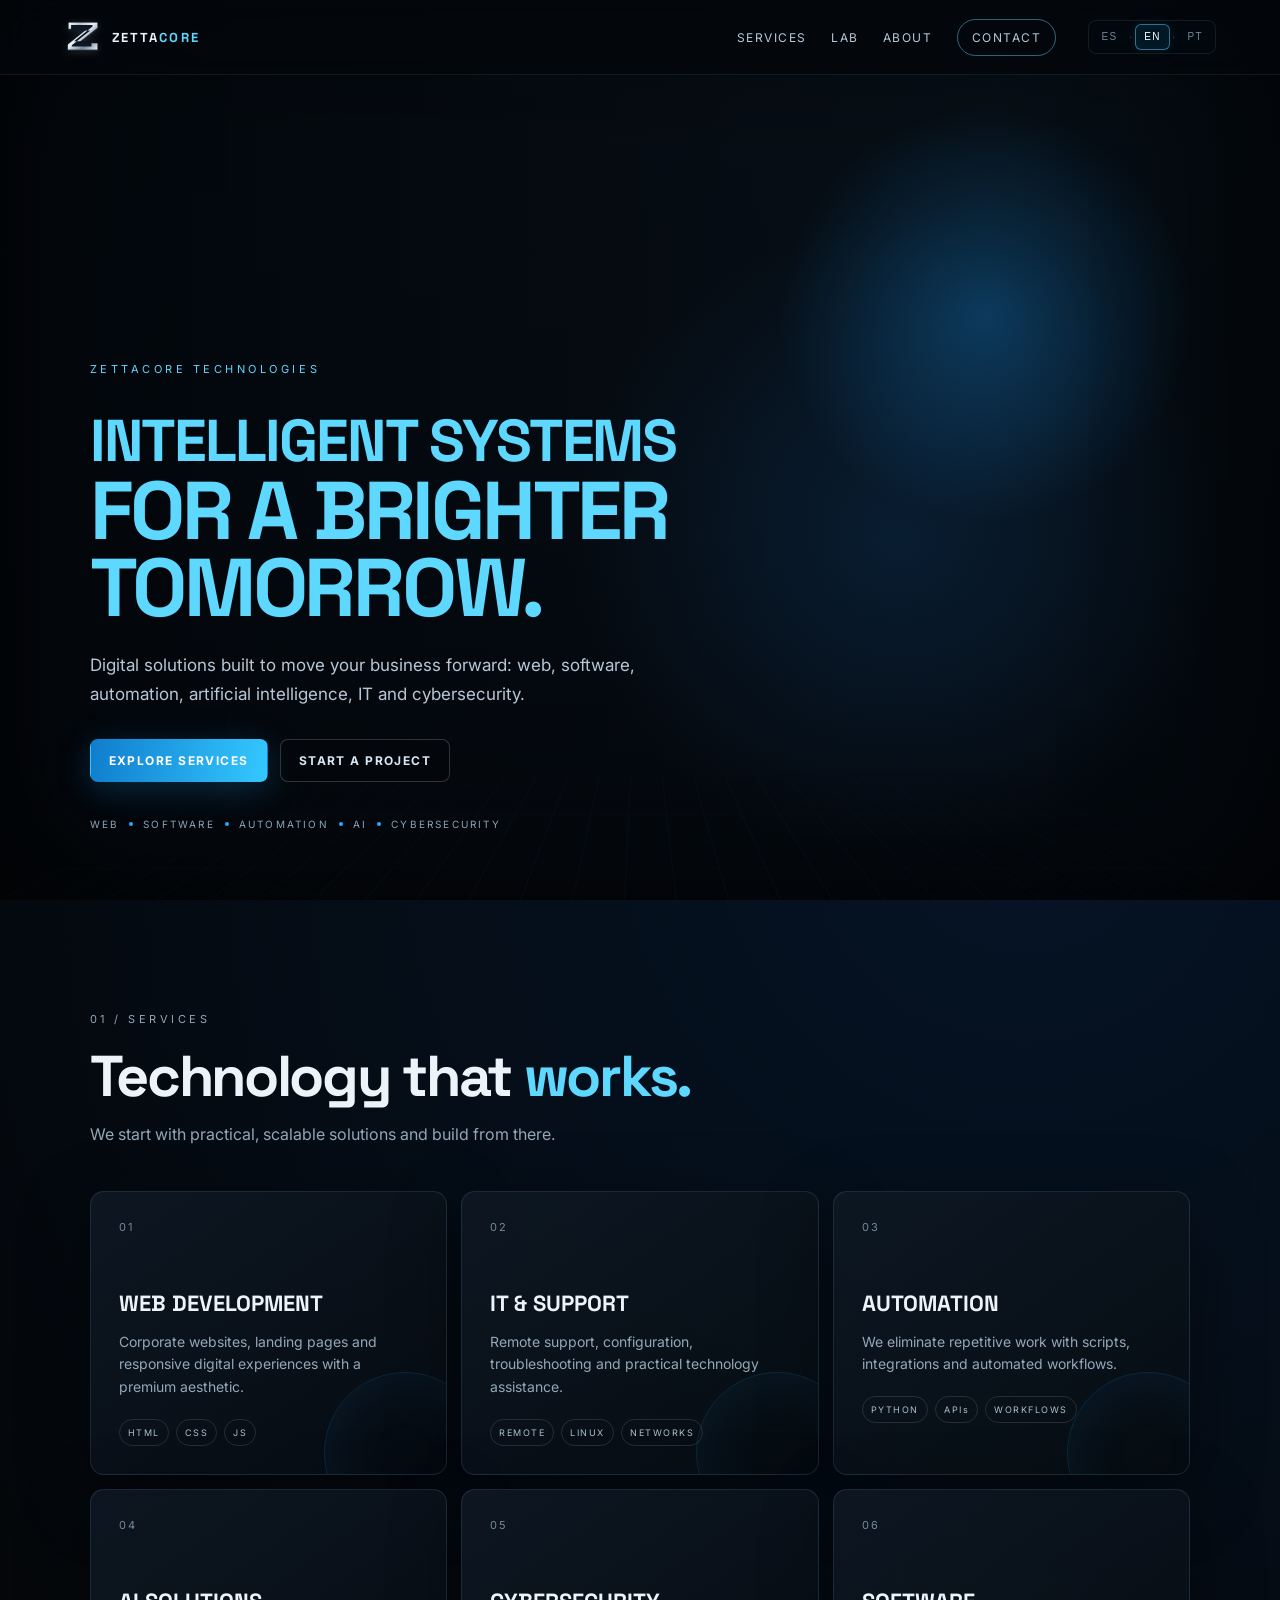
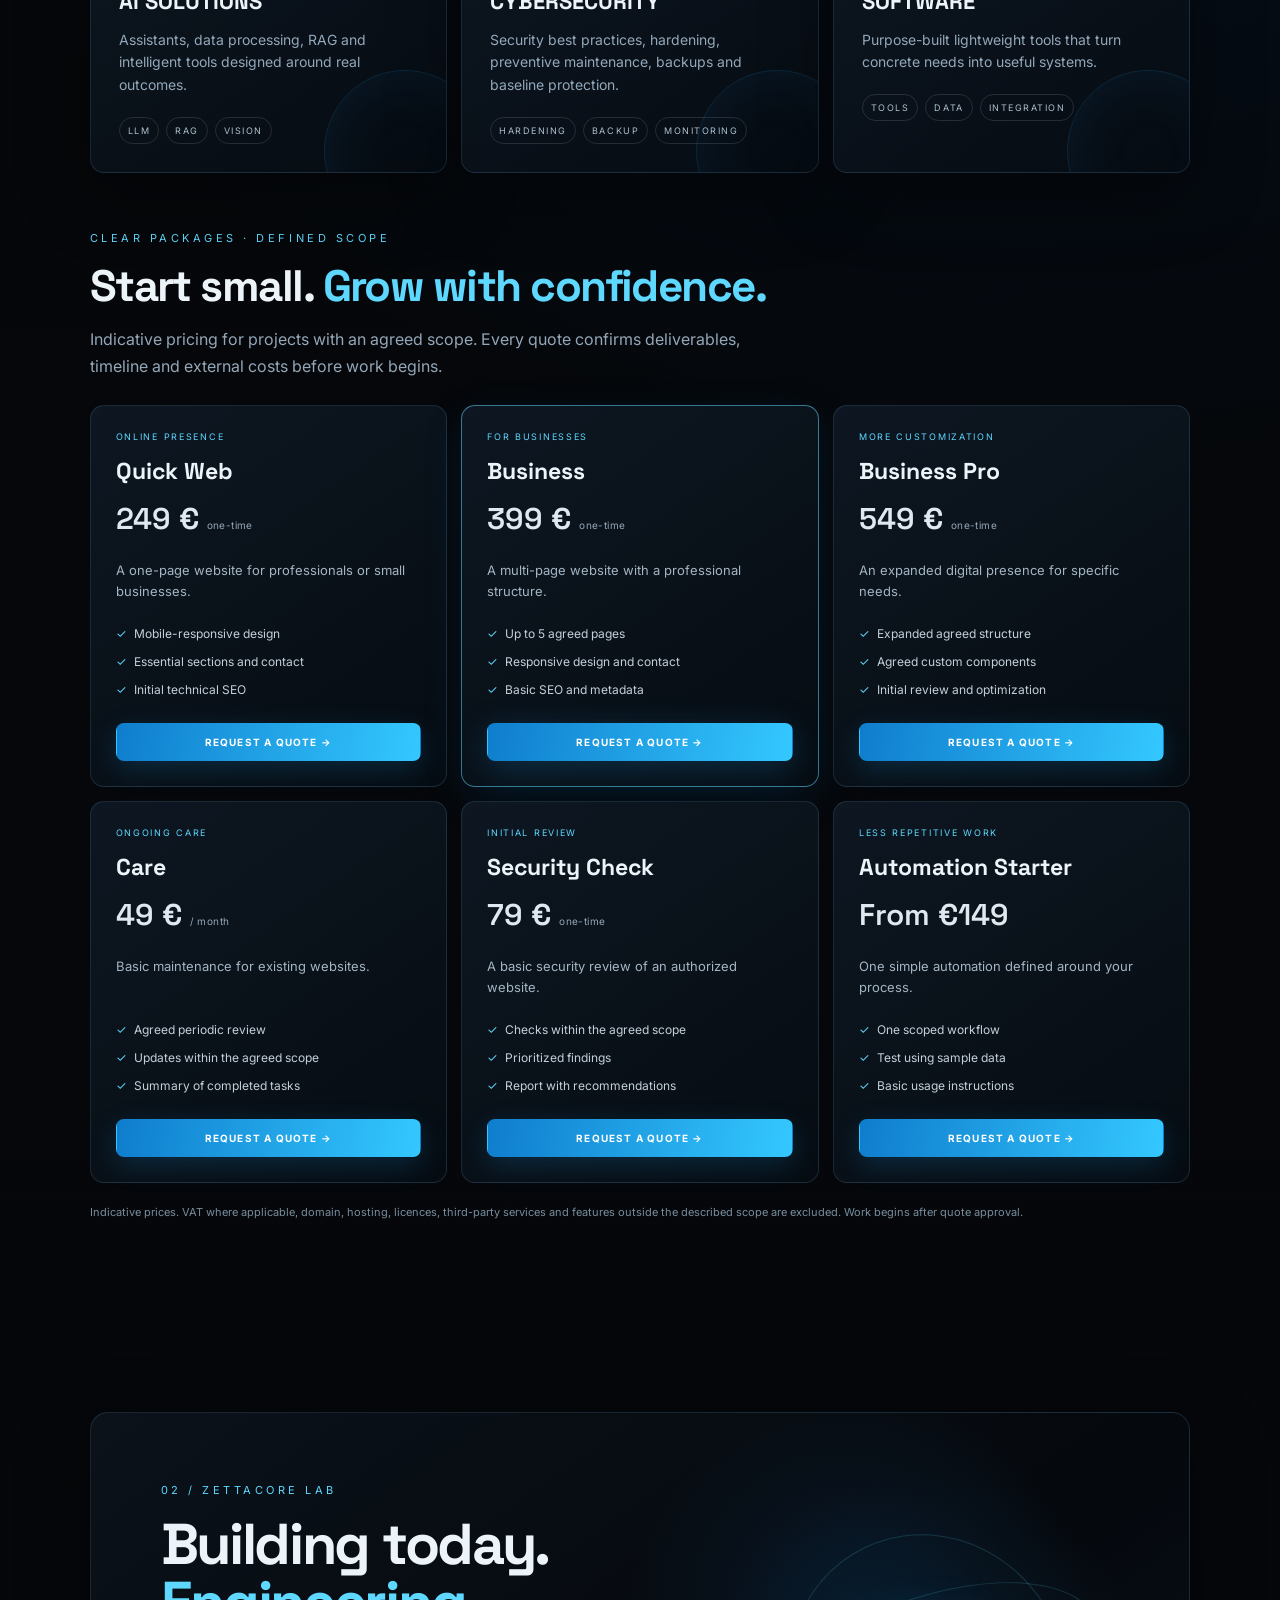
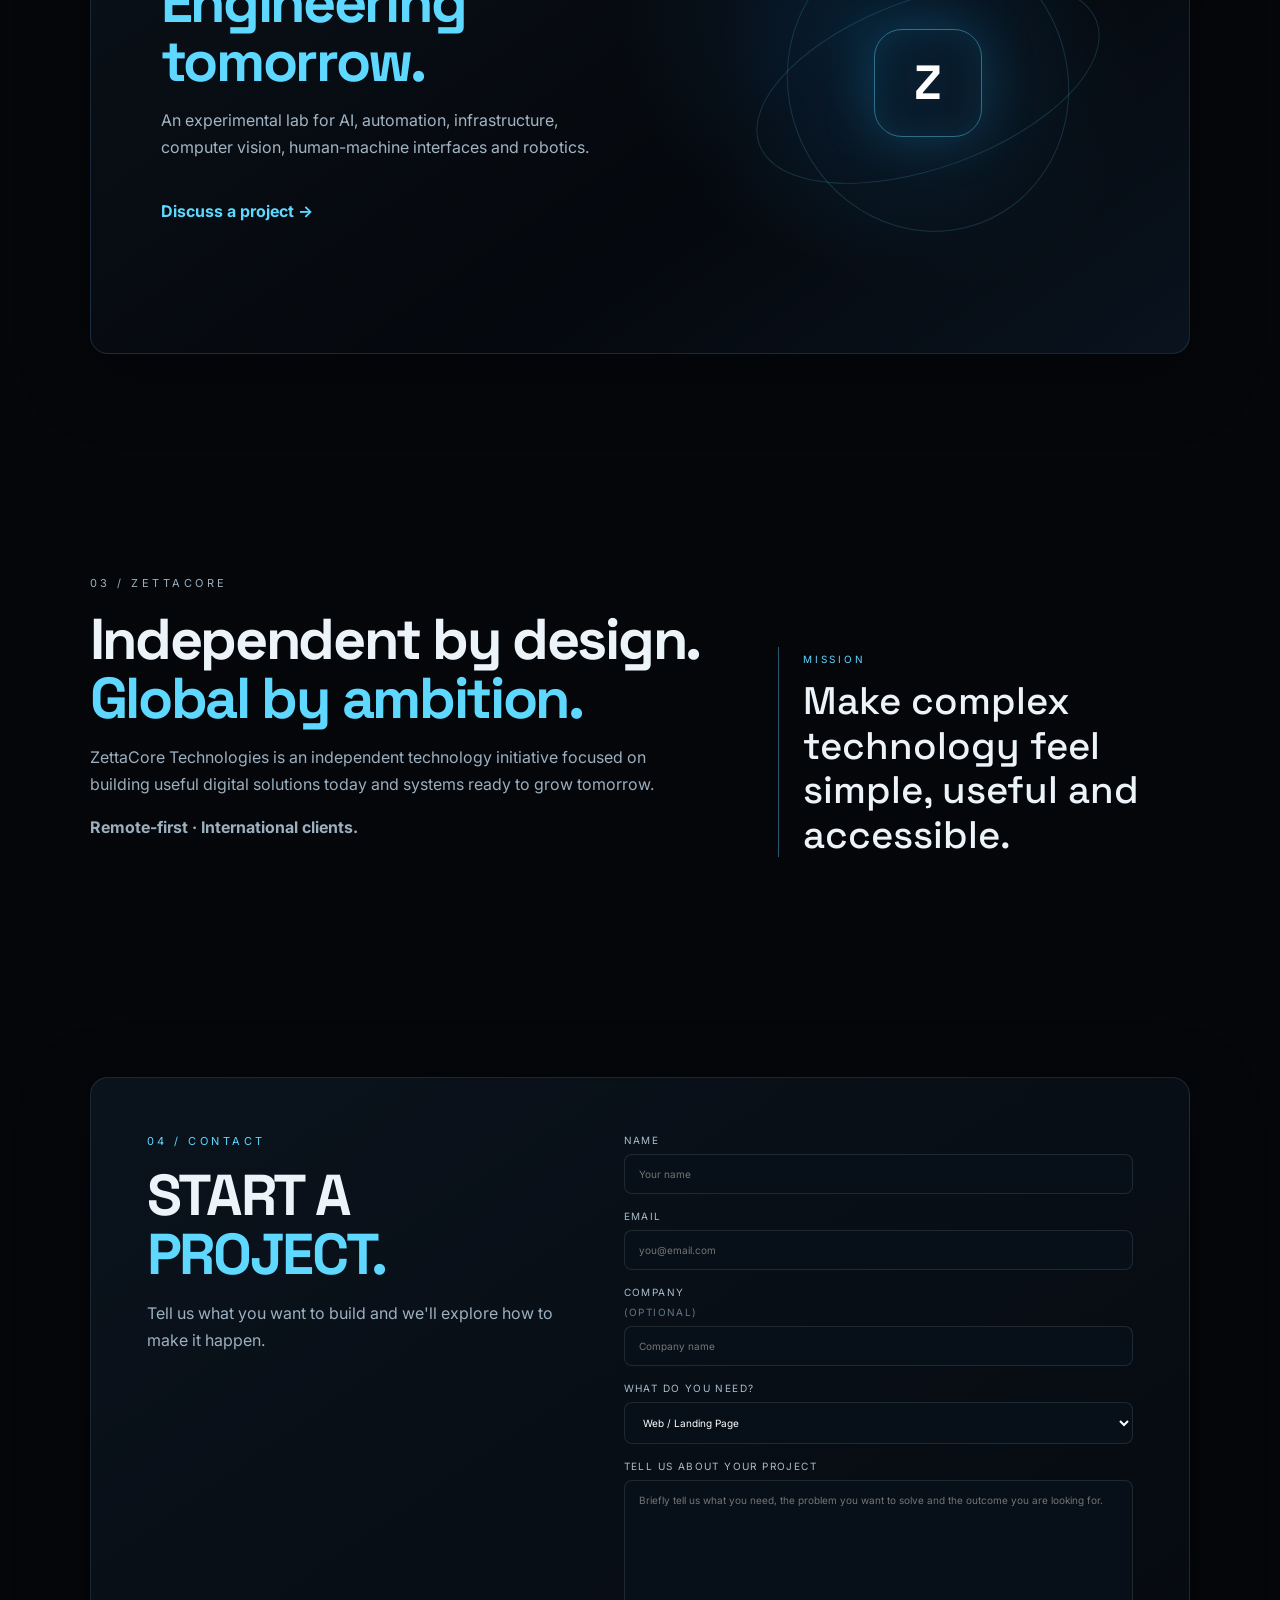
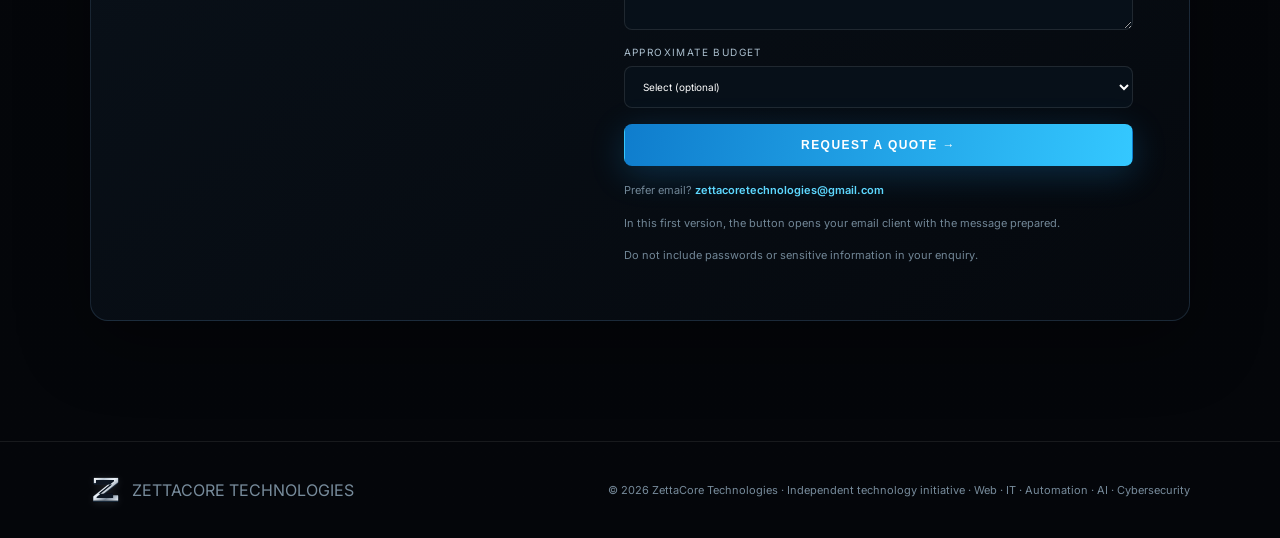
==== index.html @ b4c16dd1 "Fix pricing heading translation markup and refresh assets" ====
<!doctype html>
<html lang="es">
<head><meta charset="utf-8"><meta name="viewport" content="width=device-width, initial-scale=1"><meta name="description" content="ZettaCore Technologies — desarrollo web, soporte IT, automatización, inteligencia artificial y ciberseguridad para empresas y profesionales."><meta name="robots" content="index, follow, max-image-preview:large"><meta name="theme-color" content="#05070a"><meta property="og:type" content="website"><meta property="og:title" content="ZettaCore Technologies | Web, IT, Automation, AI & Cybersecurity"><meta property="og:description" content="Soluciones digitales, automatización, IA, soporte IT y ciberseguridad."><meta property="og:image" content="zettacore-logo-transparent.svg"><meta name="twitter:card" content="summary_large_image"><title>ZettaCore Technologies | Web, IT, Automation, AI & Cybersecurity</title><link rel="icon" href="logo.svg?v=20261009i" type="image/svg+xml"><link rel="manifest" href="site.webmanifest"><link rel="stylesheet" href="styles.css?v=20261009l"></head>
<body><header class="topbar"><a class="brand-mini" href="#top" aria-label="ZettaCore Technologies"><img class="brand-logo" src="zettacore-emblem.svg" alt="ZettaCore logo"><span>ZETTA<span class="blue">CORE</span></span></a><nav aria-label="Principal"><a href="#services" data-i18n="nav.services">Servicios</a><a href="#lab" data-i18n="nav.lab">Lab</a><a href="#about" data-i18n="nav.about">Nosotros</a><a class="nav-cta" href="#contact" data-i18n="nav.contact">Contacto</a><div class="lang-switch" role="group" aria-label="Idioma"><button type="button" data-lang="es" class="lang-btn active" aria-pressed="true">ES</button><span class="lang-sep">·</span><button type="button" data-lang="en" class="lang-btn" aria-pressed="false">EN</button><span class="lang-sep">·</span><button type="button" data-lang="pt" class="lang-btn" aria-pressed="false">PT</button></div></nav></header><main id="top">
<section class="hero"><div class="hero-overlay"></div><div class="hero-grid"></div><div class="hero-content"><p class="eyebrow">ZETTACORE TECHNOLOGIES</p><h1 data-i18n-html="hero.title">INTELLIGENT SYSTEMS<br><span>FOR A BRIGHTER TOMORROW.</span></h1><p class="hero-copy" data-i18n="hero.copy">Soluciones digitales construidas para que tu negocio avance: web, software, automatización, inteligencia artificial, IT y ciberseguridad.</p><div class="hero-actions"><a class="button primary" href="#services" data-i18n="hero.primary">Explorar servicios</a><a class="button ghost" href="#contact" data-i18n="hero.secondary">Iniciar proyecto</a></div><div class="hero-meta"><span>WEB</span><i></i><span>SOFTWARE</span><i></i><span>AUTOMATION</span><i></i><span>AI</span><i></i><span>CYBERSECURITY</span></div></div></section>
<section class="section" id="services"><div class="section-head"><p class="eyebrow" data-i18n="services.eyebrow">01 / SERVICES</p><h2 data-i18n-html="services.title">Technology that <span>works.</span></h2><p data-i18n="services.subtitle">Empezamos con soluciones prácticas y escalables, y construimos desde ahí.</p></div><div class="cards">
<article class="card"><div class="card-no">01</div><h3 data-i18n="cards.web.title">WEB DEVELOPMENT</h3><p data-i18n="cards.web.copy">Webs corporativas, landing pages y experiencias responsive con una estética premium.</p><div class="tags"><span>HTML</span><span>CSS</span><span>JS</span></div></article>
<article class="card"><div class="card-no">02</div><h3 data-i18n="cards.it.title">IT & SUPPORT</h3><p data-i18n="cards.it.copy">Soporte remoto, configuración, resolución de incidencias y ayuda tecnológica.</p><div class="tags"><span>REMOTE</span><span>LINUX</span><span>NETWORKS</span></div></article>
<article class="card"><div class="card-no">03</div><h3 data-i18n="cards.auto.title">AUTOMATION</h3><p data-i18n="cards.auto.copy">Eliminamos tareas repetitivas mediante scripts, integraciones y flujos automatizados.</p><div class="tags"><span>PYTHON</span><span>APIs</span><span>WORKFLOWS</span></div></article>
<article class="card"><div class="card-no">04</div><h3 data-i18n="cards.ai.title">AI SOLUTIONS</h3><p data-i18n="cards.ai.copy">Asistentes, procesamiento de datos, RAG y herramientas inteligentes orientadas a resultados.</p><div class="tags"><span>LLM</span><span>RAG</span><span>VISION</span></div></article>
<article class="card"><div class="card-no">05</div><h3 data-i18n="cards.cyber.title">CYBERSECURITY</h3><p data-i18n="cards.cyber.copy">Buenas prácticas, hardening, mantenimiento preventivo, copias y protección básica.</p><div class="tags"><span>HARDENING</span><span>BACKUP</span><span>MONITORING</span></div></article>
<article class="card"><div class="card-no">06</div><h3 data-i18n="cards.software.title">SOFTWARE</h3><p data-i18n="cards.software.copy">Pequeñas herramientas a medida para convertir necesidades concretas en sistemas útiles.</p><div class="tags"><span>TOOLS</span><span>DATA</span><span>INTEGRATION</span></div></article></div>
<div class="offer-heading"><p class="eyebrow" data-i18n="offers.eyebrow">PAQUETES CLAROS · ALCANCE DEFINIDO</p><h3 data-i18n-html="offers.title">Start small. <span>Grow with confidence.</span></h3><p data-i18n="offers.copy">Precios orientativos para proyectos con alcance acordado. Cada presupuesto confirma entregables, plazos y costes externos antes de empezar.</p></div>
<div class="offer-grid">
<article class="offer-card"><p class="offer-kicker" data-i18n="offers.quick.kicker">PRESENCIA ONLINE</p><h3 data-i18n="offers.quick.title">Quick Web</h3><p class="offer-price">249 € <small data-i18n="offers.once">pago único</small></p><p data-i18n="offers.quick.copy">Web de una página para profesionales o pequeños negocios.</p><ul><li data-i18n="offers.quick.b1">Diseño adaptable a móvil</li><li data-i18n="offers.quick.b2">Secciones esenciales y contacto</li><li data-i18n="offers.quick.b3">SEO técnico inicial</li></ul><a class="button ghost" href="#contact" data-offer="Quick Web — 249 €" data-i18n="offers.cta">Solicitar presupuesto →</a></article>
<article class="offer-card featured"><p class="offer-kicker" data-i18n="offers.business.kicker">PARA NEGOCIOS</p><h3 data-i18n="offers.business.title">Business</h3><p class="offer-price">399 € <small data-i18n="offers.once">pago único</small></p><p data-i18n="offers.business.copy">Sitio web multipágina con estructura profesional.</p><ul><li data-i18n="offers.business.b1">Hasta 5 páginas acordadas</li><li data-i18n="offers.business.b2">Diseño responsive y contacto</li><li data-i18n="offers.business.b3">SEO básico y metadatos</li></ul><a class="button primary" href="#contact" data-offer="Business — 399 €" data-i18n="offers.cta">Solicitar presupuesto →</a></article>
<article class="offer-card"><p class="offer-kicker" data-i18n="offers.pro.kicker">MÁS PERSONALIZACIÓN</p><h3 data-i18n="offers.pro.title">Business Pro</h3><p class="offer-price">549 € <small data-i18n="offers.once">pago único</small></p><p data-i18n="offers.pro.copy">Una presencia digital ampliada para necesidades específicas.</p><ul><li data-i18n="offers.pro.b1">Estructura ampliada según alcance</li><li data-i18n="offers.pro.b2">Componentes personalizados acordados</li><li data-i18n="offers.pro.b3">Revisión y optimización inicial</li></ul><a class="button ghost" href="#contact" data-offer="Business Pro — 549 €" data-i18n="offers.cta">Solicitar presupuesto →</a></article>
<article class="offer-card"><p class="offer-kicker" data-i18n="offers.care.kicker">CUIDADO CONTINUO</p><h3 data-i18n="offers.care.title">Care</h3><p class="offer-price">49 € <small data-i18n="offers.month">/ mes</small></p><p data-i18n="offers.care.copy">Mantenimiento básico para webs existentes.</p><ul><li data-i18n="offers.care.b1">Revisión periódica acordada</li><li data-i18n="offers.care.b2">Actualizaciones dentro del alcance</li><li data-i18n="offers.care.b3">Resumen de tareas realizadas</li></ul><a class="button ghost" href="#contact" data-offer="Care — 49 €/mes" data-i18n="offers.cta">Solicitar presupuesto →</a></article>
<article class="offer-card"><p class="offer-kicker" data-i18n="offers.security.kicker">REVISIÓN INICIAL</p><h3 data-i18n="offers.security.title">Security Check</h3><p class="offer-price">79 € <small data-i18n="offers.once">pago único</small></p><p data-i18n="offers.security.copy">Revisión básica de seguridad de una web con autorización.</p><ul><li data-i18n="offers.security.b1">Comprobaciones dentro del alcance</li><li data-i18n="offers.security.b2">Hallazgos priorizados</li><li data-i18n="offers.security.b3">Informe con recomendaciones</li></ul><a class="button ghost" href="#contact" data-offer="Security Check — 79 €" data-i18n="offers.cta">Solicitar presupuesto →</a></article>
<article class="offer-card"><p class="offer-kicker" data-i18n="offers.auto.kicker">MENOS TAREAS REPETITIVAS</p><h3 data-i18n="offers.auto.title">Automation Starter</h3><p class="offer-price" data-i18n="offers.from149">Desde 149 €</p><p data-i18n="offers.auto.copy">Una automatización sencilla definida según tu proceso.</p><ul><li data-i18n="offers.auto.b1">Un flujo de trabajo acotado</li><li data-i18n="offers.auto.b2">Prueba con datos de ejemplo</li><li data-i18n="offers.auto.b3">Instrucciones de uso básicas</li></ul><a class="button ghost" href="#contact" data-offer="Automation Starter — desde 149 €" data-i18n="offers.cta">Solicitar presupuesto →</a></article>
</div><p class="offer-disclaimer" data-i18n="offers.disclaimer">Precios orientativos. No incluyen IVA si corresponde, dominio, alojamiento, licencias, servicios de terceros ni funcionalidades fuera del alcance descrito. Los trabajos empiezan tras aprobar el presupuesto.</p>
</section>
<section class="section lab" id="lab"><div class="lab-panel"><div><p class="eyebrow" data-i18n="lab.eyebrow">02 / ZETTACORE LAB</p><h2 data-i18n-html="lab.title">Building today.<br><span>Engineering tomorrow.</span></h2><p class="lab-copy" data-i18n="lab.copy">Un laboratorio experimental donde probamos IA, automatización, infraestructura, visión, interfaces hombre-máquina y robótica.</p><a class="text-link" href="#contact" data-i18n="lab.link">Hablar sobre un proyecto →</a></div><div class="lab-orbit" aria-hidden="true"><div class="orbit orbit-a"></div><div class="orbit orbit-b"></div><div class="core-dot">Z</div></div></div></section>
<section class="section about" id="about"><div class="about-copy"><p class="eyebrow" data-i18n="about.eyebrow">03 / ZETTACORE</p><h2 data-i18n-html="about.title">Independent by design.<br><span>Global by ambition.</span></h2><p data-i18n="about.copy1">ZettaCore Technologies nace como una iniciativa tecnológica independiente enfocada en crear soluciones digitales útiles hoy y preparadas para crecer mañana.</p><p><strong data-i18n="about.copy2">Trabajando en remoto · Clientes internacionales.</strong></p></div><div class="statement"><span data-i18n="about.mission.label">MISSION</span><p data-i18n="about.mission.text">Make complex technology feel simple, useful and accessible.</p></div></section>
<section class="section contact" id="contact"><div class="contact-shell"><div><p class="eyebrow" data-i18n="contact.eyebrow">04 / CONTACT</p><h2 data-i18n-html="contact.title">START A <span>PROJECT.</span></h2><p data-i18n="contact.intro">Cuéntanos qué quieres construir y estudiamos cómo hacerlo realidad.</p></div><form class="contact-form" id="contactForm"><label><span data-i18n="form.name">Nombre</span><input name="Nombre" required autocomplete="name" data-placeholder="form.placeholders.name"></label><label><span data-i18n="form.email">Email</span><input type="email" name="Email" required autocomplete="email" data-placeholder="form.placeholders.email"></label><label><span data-i18n="form.company">Empresa</span> <span class="optional" data-i18n="form.optional">(opcional)</span><input name="Empresa" autocomplete="organization" data-placeholder="form.placeholders.company"></label><label><span data-i18n="form.type">¿Qué necesitas?</span><select name="Tipo" required><option value="web" data-i18n="form.options.web">Web / Landing Page</option><option value="it" data-i18n="form.options.it">IT / Soporte técnico</option><option value="automation" data-i18n="form.options.automation">Automatización</option><option value="ai" data-i18n="form.options.ai">Inteligencia Artificial</option><option value="cybersecurity" data-i18n="form.options.cybersecurity">Ciberseguridad</option><option value="software" data-i18n="form.options.software">Software</option><option value="other" data-i18n="form.options.other">Otro</option></select></label><label><span data-i18n="form.project">Cuéntanos tu proyecto</span><textarea name="Proyecto" rows="6" required data-placeholder="form.placeholders.project"></textarea></label><label><span data-i18n="form.budget">Presupuesto aproximado</span><select name="Presupuesto"><option value="" data-i18n="form.options.budgetChoose">Seleccionar (opcional)</option><option value="under-250" data-i18n="form.options.under250">Hasta 250 €</option><option value="250-500" data-i18n="form.options.250500">250–500 €</option><option value="500-1000" data-i18n="form.options.5001000">500–1.000 €</option><option value="1000-plus" data-i18n="form.options.1000plus">Más de 1.000 €</option><option value="not-sure" data-i18n="form.options.notSure">No estoy seguro</option></select></label><button class="button primary submit-btn" type="submit" data-i18n="form.submit">Solicitar presupuesto →</button><p class="form-note"><span data-i18n="form.preferEmail">¿Prefieres escribir por email?</span> <a href="mailto:zettacoretechnologies@gmail.com">zettacoretechnologies@gmail.com</a></p><p class="form-note" data-i18n="form.note">Al enviar, se abrirá tu aplicación de correo con el mensaje preparado; tendrás que confirmar el envío.</p><p class="form-note" data-i18n="form.privacy">No incluyas contraseñas ni información sensible en tu consulta.</p></form></div></section></main><footer><div class="footer-brand"><img src="zettacore-emblem.svg" alt="" class="footer-logo">ZETTACORE TECHNOLOGIES</div><p data-i18n="footer.copy">© 2026 ZettaCore Technologies · Iniciativa tecnológica independiente · Web · IT · Automation · AI · Cybersecurity</p></footer><script src="main.js?v=20261009l"></script></body></html>
---- styles.css ----
@import url('https://fonts.googleapis.com/css2?family=Inter:wght@400;500;600;700&family=Space+Grotesk:wght@400;500;600;700&display=swap');
:root{--bg:#05070a;--panel:#0a0f16;--panel2:#0d1520;--line:rgba(120,170,220,.17);--text:#ecf3f9;--muted:#94a7b8;--silver:#dfe8ef;--blue:#25a9ff;--blue2:#5ed8ff;--shadow:0 20px 70px rgba(0,0,0,.4)}
*{box-sizing:border-box}html{scroll-behavior:smooth}body{margin:0;background:radial-gradient(circle at 80% 15%,rgba(17,123,255,.12),transparent 28%),linear-gradient(180deg,#030507,#05070a 40%,#04060a);color:var(--text);font-family:Inter,system-ui,sans-serif}a{color:inherit;text-decoration:none}.topbar{position:fixed;z-index:10;top:0;left:0;right:0;display:flex;justify-content:space-between;align-items:center;padding:18px 5vw;background:rgba(4,7,11,.65);backdrop-filter:blur(16px);border-bottom:1px solid rgba(255,255,255,.07)}.brand-mini{display:flex;align-items:center;gap:10px;font-family:"Space Grotesk";letter-spacing:.16em;font-size:13px;font-weight:700}.brand-logo{width:38px;height:38px;display:block;object-fit:contain;filter:drop-shadow(0 0 10px rgba(37,169,255,.35))}.blue{color:var(--blue2)}nav{display:flex;gap:24px;align-items:center;font-size:12px;letter-spacing:.13em;text-transform:uppercase;color:#b7c8d7}nav a:hover{color:white}.nav-cta{padding:10px 14px;border:1px solid rgba(94,216,255,.45);border-radius:999px}
.hero{min-height:100vh;position:relative;display:grid;align-items:end;padding:140px 7vw 70px;overflow:hidden;background:radial-gradient(circle at 77% 35%,rgba(26,160,255,.28),transparent 18%),radial-gradient(circle at 70% 60%,rgba(22,92,160,.22),transparent 31%),linear-gradient(90deg,rgba(3,7,12,.98) 0%,rgba(4,8,13,.78) 37%,rgba(4,8,13,.32) 78%,rgba(4,8,13,.82) 100%),linear-gradient(180deg,#07121b,#071019 46%,#03070d)}
.hero:after{content:"";position:absolute;right:4vw;top:13%;width:44vw;height:64vh;border:1px solid rgba(94,216,255,.1);border-radius:50%;transform:rotate(-13deg);box-shadow:0 0 120px rgba(25,170,255,.12),inset 0 0 90px rgba(25,170,255,.04)}
.hero-grid{position:absolute;inset:auto 0 0;height:42%;opacity:.2;background-image:linear-gradient(rgba(80,190,255,.16) 1px,transparent 1px),linear-gradient(90deg,rgba(80,190,255,.16) 1px,transparent 1px);background-size:52px 52px;transform:perspective(500px) rotateX(58deg);transform-origin:bottom}.hero-overlay{position:absolute;inset:0;box-shadow:inset 0 0 160px rgba(0,0,0,.8)}.hero-content{position:relative;z-index:2;max-width:720px}.eyebrow{font-size:11px;letter-spacing:.32em;color:var(--blue2);text-transform:uppercase;margin:0 0 18px}h1,h2,h3{font-family:"Space Grotesk",Inter,sans-serif}h1{font-size:clamp(42px,6.4vw,88px);line-height:.95;margin:0;letter-spacing:-.04em}h1 span,h2 span{color:var(--blue2)}.hero-copy{max-width:620px;color:#b8c7d6;line-height:1.7;font-size:17px;margin:24px 0 30px}.hero-actions{display:flex;gap:12px;flex-wrap:wrap}.button{display:inline-flex;align-items:center;justify-content:center;padding:13px 18px;border-radius:8px;font-weight:700;font-size:12px;letter-spacing:.12em;text-transform:uppercase;border:1px solid transparent;cursor:pointer}.button.primary{background:linear-gradient(100deg,#0f7dcd,#34c8ff);color:white;box-shadow:0 8px 34px rgba(30,170,255,.22)}.button.ghost{border-color:rgba(255,255,255,.18);color:#d8e7f2;background:rgba(0,0,0,.2)}.hero-meta{display:flex;gap:10px;flex-wrap:wrap;align-items:center;margin-top:36px;color:#8ea4b6;font-size:10px;letter-spacing:.22em}.hero-meta i{width:4px;height:4px;border-radius:50%;background:var(--blue)}.hero-logo-wrap{position:absolute;z-index:2;right:6vw;top:17%;width:38vw;height:62vh;display:grid;place-items:center;filter:drop-shadow(0 0 34px rgba(31,161,255,.28));pointer-events:none}.hero-logo{width:min(25vw,360px);height:auto;display:block;object-fit:contain;margin:0}.section{padding:110px 7vw;position:relative}.section-head{max-width:720px;margin-bottom:42px}.section-head h2,.about h2,.lab h2,.contact h2{font-size:clamp(34px,4.5vw,62px);line-height:1.02;letter-spacing:-.04em;margin:0 0 16px}.section-head p{color:var(--muted);line-height:1.7}.cards{display:grid;grid-template-columns:repeat(3,1fr);gap:14px}.card{padding:28px;min-height:265px;background:linear-gradient(145deg,rgba(14,24,35,.92),rgba(6,12,18,.92));border:1px solid var(--line);border-radius:14px;box-shadow:var(--shadow);position:relative;overflow:hidden;transition:transform .25s,border-color .25s}.card:hover{transform:translateY(-5px);border-color:rgba(94,216,255,.38)}.card::after{content:"";position:absolute;right:-40px;bottom:-60px;width:160px;height:160px;border-radius:50%;border:1px solid rgba(37,169,255,.16);box-shadow:0 0 60px rgba(37,169,255,.08) inset}.card-no{font-size:11px;color:#72899b;letter-spacing:.18em}.card h3{font-size:22px;margin:55px 0 12px}.card p{color:#93a8ba;line-height:1.62;font-size:14px}.tags{display:flex;gap:7px;flex-wrap:wrap;margin-top:20px}.tags span{font-size:9px;letter-spacing:.17em;border:1px solid rgba(255,255,255,.12);padding:7px 8px;border-radius:999px;color:#adc0ce}.lab{padding-top:70px}.lab-panel{min-height:540px;border-radius:18px;border:1px solid var(--line);overflow:hidden;display:grid;grid-template-columns:1.05fr .95fr;background:radial-gradient(circle at 70% 40%,rgba(18,124,210,.14),transparent 28%),linear-gradient(145deg,#0b121a,#05080d 60%,#09131e);box-shadow:var(--shadow)}.lab-panel>div:first-child{padding:70px}.lab-copy{max-width:560px;color:#a2b4c3;line-height:1.7}.text-link{display:inline-block;margin-top:24px;color:var(--blue2);font-weight:700}.lab-orbit{position:relative;min-height:540px;display:grid;place-items:center;background:radial-gradient(circle,rgba(40,180,255,.06),transparent 58%)}.core-dot{width:108px;height:108px;border-radius:28px;display:grid;place-items:center;font:700 48px "Space Grotesk";color:white;border:1px solid rgba(94,216,255,.45);box-shadow:0 0 55px rgba(42,187,255,.22),inset 0 0 35px rgba(42,187,255,.12)}.orbit{position:absolute;border:1px solid rgba(94,216,255,.17);border-radius:50%;transform:rotate(-20deg)}.orbit-a{width:360px;height:170px;animation:spin 14s linear infinite}.orbit-b{width:280px;height:300px;animation:spin 18s linear reverse infinite}@keyframes spin{to{transform:rotate(340deg)}}.about{display:grid;grid-template-columns:1.2fr .8fr;gap:70px;align-items:end}.about-copy p{color:#9cafbf;line-height:1.7;max-width:650px}.statement{border-left:1px solid rgba(94,216,255,.4);padding-left:24px}.statement span{font-size:10px;letter-spacing:.28em;color:var(--blue2)}.statement p{font:500 clamp(26px,3vw,44px)/1.16 "Space Grotesk";margin:12px 0 0}.contact{padding-bottom:120px}.contact-shell{display:grid;grid-template-columns:.9fr 1.1fr;gap:60px;background:linear-gradient(145deg,rgba(12,22,32,.85),rgba(6,10,15,.85));border:1px solid var(--line);border-radius:18px;padding:56px;box-shadow:var(--shadow)}.contact-shell>div:first-child p:last-child{color:#9bb0c0;max-width:480px;line-height:1.7}.contact-form{display:grid;gap:16px}.contact-form label{display:grid;gap:8px;font-size:10px;letter-spacing:.14em;text-transform:uppercase;color:#a9bdcc}.optional{color:#637888}.contact-form input,.contact-form textarea,.contact-form select{width:100%;padding:13px 14px;border-radius:8px;border:1px solid rgba(255,255,255,.10);background:#071019;color:white;font:inherit;outline:none}.contact-form input:focus,.contact-form textarea:focus,.contact-form select:focus{border-color:rgba(94,216,255,.55);box-shadow:0 0 0 3px rgba(94,216,255,.08)}textarea{resize:vertical;min-height:150px}.form-note{margin:0;color:#718696;font-size:11px;line-height:1.5}.form-note a{color:#5ed8ff;font-weight:600}footer{display:flex;justify-content:space-between;gap:20px;align-items:center;padding:30px 7vw;border-top:1px solid rgba(255,255,255,.08);color:#778b9b}footer strong{font:700 16px "Space Grotesk";letter-spacing:.16em}footer p{font-size:11px}.lang-switch{display:flex;align-items:center;gap:2px;margin-left:8px;padding:3px;border:1px solid rgba(255,255,255,.08);border-radius:8px;background:rgba(5,12,18,.55);backdrop-filter:blur(8px)}.lang-btn{border:1px solid transparent;background:transparent;color:#72899b;border-radius:6px;padding:7px 8px;font-size:10px;line-height:1;letter-spacing:.14em;cursor:pointer;transition:all .22s ease}.lang-btn:hover{color:#fff;border-color:rgba(94,216,255,.28);background:rgba(20,130,200,.07);text-shadow:0 0 10px rgba(94,216,255,.35)}.lang-btn.active{color:#fff;border-color:rgba(94,216,255,.48);background:rgba(20,130,200,.13);box-shadow:0 0 14px rgba(30,160,220,.10),inset 0 0 12px rgba(30,160,220,.05)}.lang-sep{color:rgba(255,255,255,.22);font-size:11px;user-select:none}
@media(max-width:980px){.hero{padding-top:130px}.hero-logo-wrap{opacity:.92;width:55vw;right:-6vw;top:18%}.cards{grid-template-columns:repeat(2,1fr)}.lab-panel,.about,.contact-shell{grid-template-columns:1fr}.lab-orbit{min-height:420px}}@media(max-width:640px){.topbar{padding:14px 5vw}nav a:not(.nav-cta){display:none}.hero{min-height:920px;padding:120px 6vw 50px}.hero-logo-wrap{width:78vw;height:78vw;right:-15vw;top:16%}.hero-content{margin-top:250px}.hero-meta{line-height:1.9}.section{padding:78px 6vw}.cards{grid-template-columns:1fr}.card{min-height:235px}.lab-panel>div:first-child{padding:42px 28px}.contact-shell{padding:34px 24px}footer{flex-direction:column;align-items:flex-start}.lang-switch{margin-left:0}.lang-btn{padding:7px 7px}}
.footer-brand{display:flex;align-items:center;gap:10px}.footer-logo{width:32px;height:32px;object-fit:contain;filter:drop-shadow(0 0 9px rgba(37,169,255,.28))}

/* Hero title balance: keep the Z emblem clear of the headline. */
.hero h1 .hero-title-top{display:inline-block;font-size:.72em;line-height:.95;letter-spacing:-.035em;white-space:nowrap}
.hero-logo-wrap{right:3vw;width:35vw}
.hero-logo{width:min(22vw,320px)}
@media(max-width:980px){.hero-logo-wrap{width:48vw;right:-2vw}.hero-logo{width:min(28vw,300px)}.hero h1 .hero-title-top{font-size:.70em}}
@media(max-width:640px){.hero-logo-wrap{width:72vw;right:-12vw}.hero-logo{width:min(42vw,230px)}.hero h1 .hero-title-top{font-size:.68em}}

@media(max-width:1100px) and (min-width:641px){.hero-content{max-width:640px}.hero-logo-wrap{right:-2vw;width:36vw}.hero-logo{width:min(20vw,220px)}}
.hero-logo-wrap{z-index:1}
.hero-content{z-index:2}


/* Mobile header: keep the language selector fully visible without crowding the brand/CTA. */
@media(max-width:640px){
  .topbar{padding:10px 4vw;gap:8px;min-width:0}
  .brand-mini{gap:6px;font-size:10px;letter-spacing:.12em;min-width:0;white-space:nowrap}
  .brand-logo{width:32px;height:32px}
  nav{gap:7px;min-width:0;flex-shrink:0}
  .nav-cta{padding:8px 10px;font-size:10px;letter-spacing:.10em;white-space:nowrap}
  .lang-switch{margin-left:0;padding:2px;gap:0;flex-shrink:0;white-space:nowrap}
  .lang-btn{padding:6px 5px;font-size:9px;letter-spacing:.10em}
  .lang-sep{font-size:9px;line-height:1}
}


/* Official ZettaCore lockup: full wordmark, no halo baked into the logo. */
.hero-logo{display:block;width:min(30vw,440px);height:auto;max-height:none;object-fit:contain;filter:none;}
@media(max-width:980px){.hero-logo{width:min(38vw,340px)}}
@media(max-width:640px){.hero-logo{width:min(58vw,300px)}}


/* Logo correction: balanced, centered, upright vector lockup */
.hero-logo-wrap{right:5vw;top:12%;width:36vw;height:64vh;display:flex;align-items:center;justify-content:center;filter:drop-shadow(0 0 22px rgba(31,161,255,.14));}
.hero-logo{width:min(34vw,460px);height:auto;max-height:58vh;object-fit:contain;display:block;margin:0 auto;}
@media(max-width:980px){.hero-logo-wrap{right:0;width:42vw;height:54vh;top:15%;}.hero-logo{width:min(38vw,350px);max-height:46vh}}
@media(max-width:640px){.hero-logo-wrap{width:78vw;height:68vw;right:11vw;top:12%;}.hero-logo{width:min(72vw,330px);max-height:none}.hero-content{margin-top:250px}}


/* Mobile-first logo alignment fix: clean separation between mark and hero copy */
.hero-logo-wrap{right:4vw;top:11%;width:36vw;height:62vh;display:flex;align-items:center;justify-content:center;filter:drop-shadow(0 0 22px rgba(31,161,255,.12));}
.hero-logo{width:min(32vw,420px);height:auto;max-height:58vh;object-fit:contain;display:block;margin:0 auto;}
@media(max-width:980px){.hero-logo-wrap{right:1vw;width:40vw;height:52vh;top:13%;}.hero-logo{width:min(36vw,340px);max-height:44vh}}
@media(max-width:640px){.hero-logo-wrap{position:relative;top:auto;right:auto;width:100%;height:auto;margin:18px auto 22px;display:flex;justify-content:center;align-items:center;filter:none}.hero-logo{width:min(82vw,360px);max-height:none;height:auto}.hero-content{margin-top:0}.hero{display:flex;flex-direction:column;padding-top:104px;min-height:auto}.hero-content{order:2}.hero-logo-wrap{order:1}.hero-overlay,.hero-grid{pointer-events:none}}


/* Hero cleanup: logo remains in the navigation; remove the oversized duplicate from the hero. */
.hero:after{display:none}
@media(max-width:640px){.hero{display:block;min-height:auto;padding:120px 6vw 50px}.hero-content{margin-top:0}.hero:after{display:none}}


/* Corporate monochrome identity: silver/graphite, no electric-blue tint on the Z icon. */
.brand-logo{filter:drop-shadow(0 1px 4px rgba(210,220,230,.16))!important}
.footer-logo{filter:drop-shadow(0 1px 4px rgba(210,220,230,.12))!important}

/* Stage 1: clear service packages and pricing, preserving the existing visual identity. */
.offer-heading{max-width:760px;margin:58px 0 24px}.offer-heading h3{font-size:clamp(28px,3.6vw,44px);line-height:1.08;letter-spacing:-.035em;margin:0 0 12px}.offer-heading h3 span{color:var(--blue2)}.offer-heading>p:last-child{color:var(--muted);line-height:1.7;max-width:680px}
.offer-grid{display:grid;grid-template-columns:repeat(3,minmax(0,1fr));gap:14px}.offer-card{display:flex;flex-direction:column;padding:25px;background:linear-gradient(145deg,rgba(14,24,35,.95),rgba(6,12,18,.96));border:1px solid var(--line);border-radius:14px;min-width:0}.offer-card.featured{border-color:rgba(94,216,255,.52);box-shadow:0 12px 42px rgba(20,130,210,.12)}.offer-kicker{font-size:9px;letter-spacing:.19em;color:var(--blue2);margin:0 0 14px}.offer-card h3{font-size:23px;margin:0 0 8px}.offer-price{font:600 30px/1.1 "Space Grotesk",sans-serif;margin:8px 0 12px;color:var(--silver)}.offer-price small{font:400 10px Inter,sans-serif;color:var(--muted);letter-spacing:.04em}.offer-card>p:not(.offer-kicker):not(.offer-price){font-size:13px;line-height:1.65;color:#a4b5c4;min-height:44px}.offer-card ul{list-style:none;margin:8px 0 24px;padding:0;display:grid;gap:10px;flex:1}.offer-card li{font-size:12px;line-height:1.5;color:#c3d0da;padding-left:18px;position:relative}.offer-card li:before{content:"✓";position:absolute;left:0;color:var(--blue2)}.offer-card .button{margin-top:auto;text-align:center;font-size:10px;padding:12px 10px}.offer-disclaimer{color:#788d9e;font-size:11px;line-height:1.65;margin-top:20px;max-width:1000px}
@media(max-width:980px){.offer-grid{grid-template-columns:repeat(2,minmax(0,1fr))}}
@media(max-width:640px){.offer-grid{grid-template-columns:1fr}.offer-heading{margin-top:44px}.offer-card{padding:23px}.offer-card>p:not(.offer-kicker):not(.offer-price){min-height:0}}

/* Fix pricing heading span rendering and make every package CTA blue. */
.offer-heading h3 span{color:var(--blue2)}
.offer-card .button.ghost{background:linear-gradient(100deg,#0f7dcd,#34c8ff);color:#fff;border-color:transparent;box-shadow:0 8px 28px rgba(30,170,255,.18)}
.offer-card .button.primary{background:linear-gradient(100deg,#0f7dcd,#34c8ff);color:#fff}
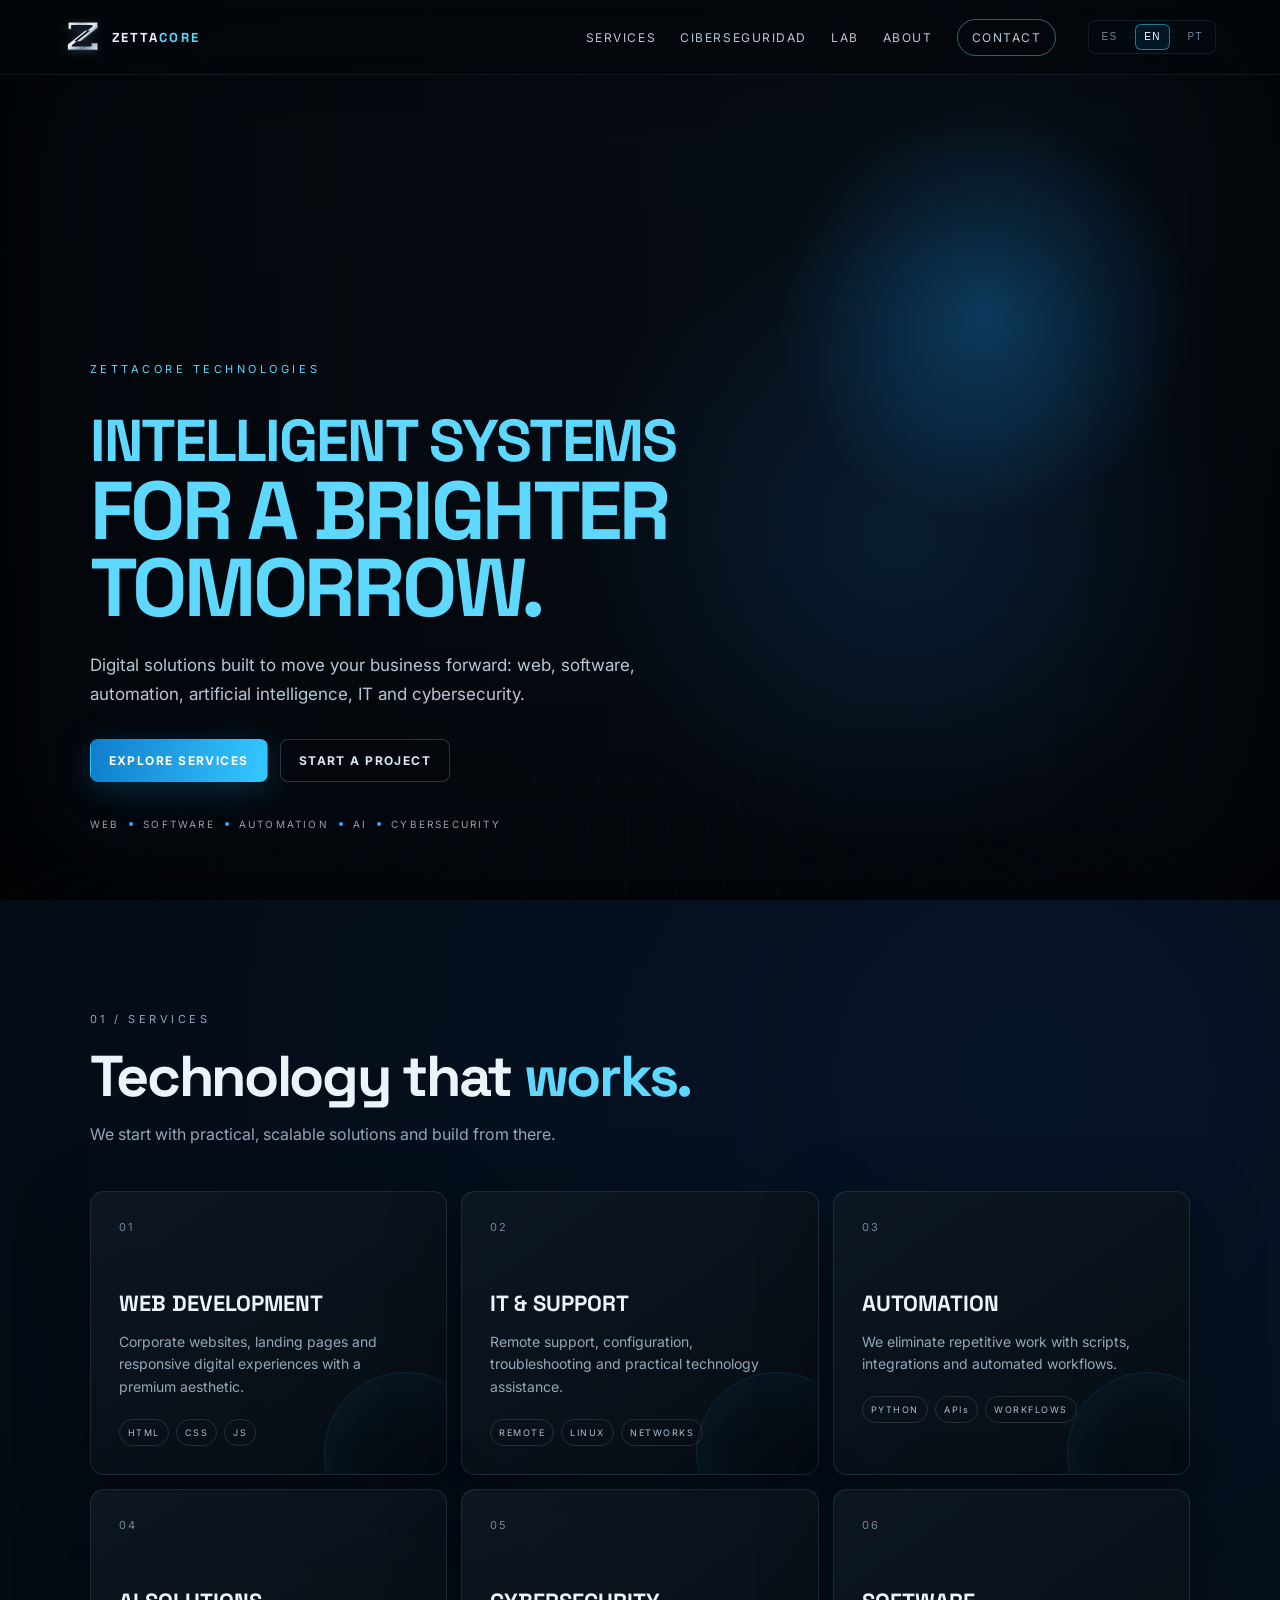
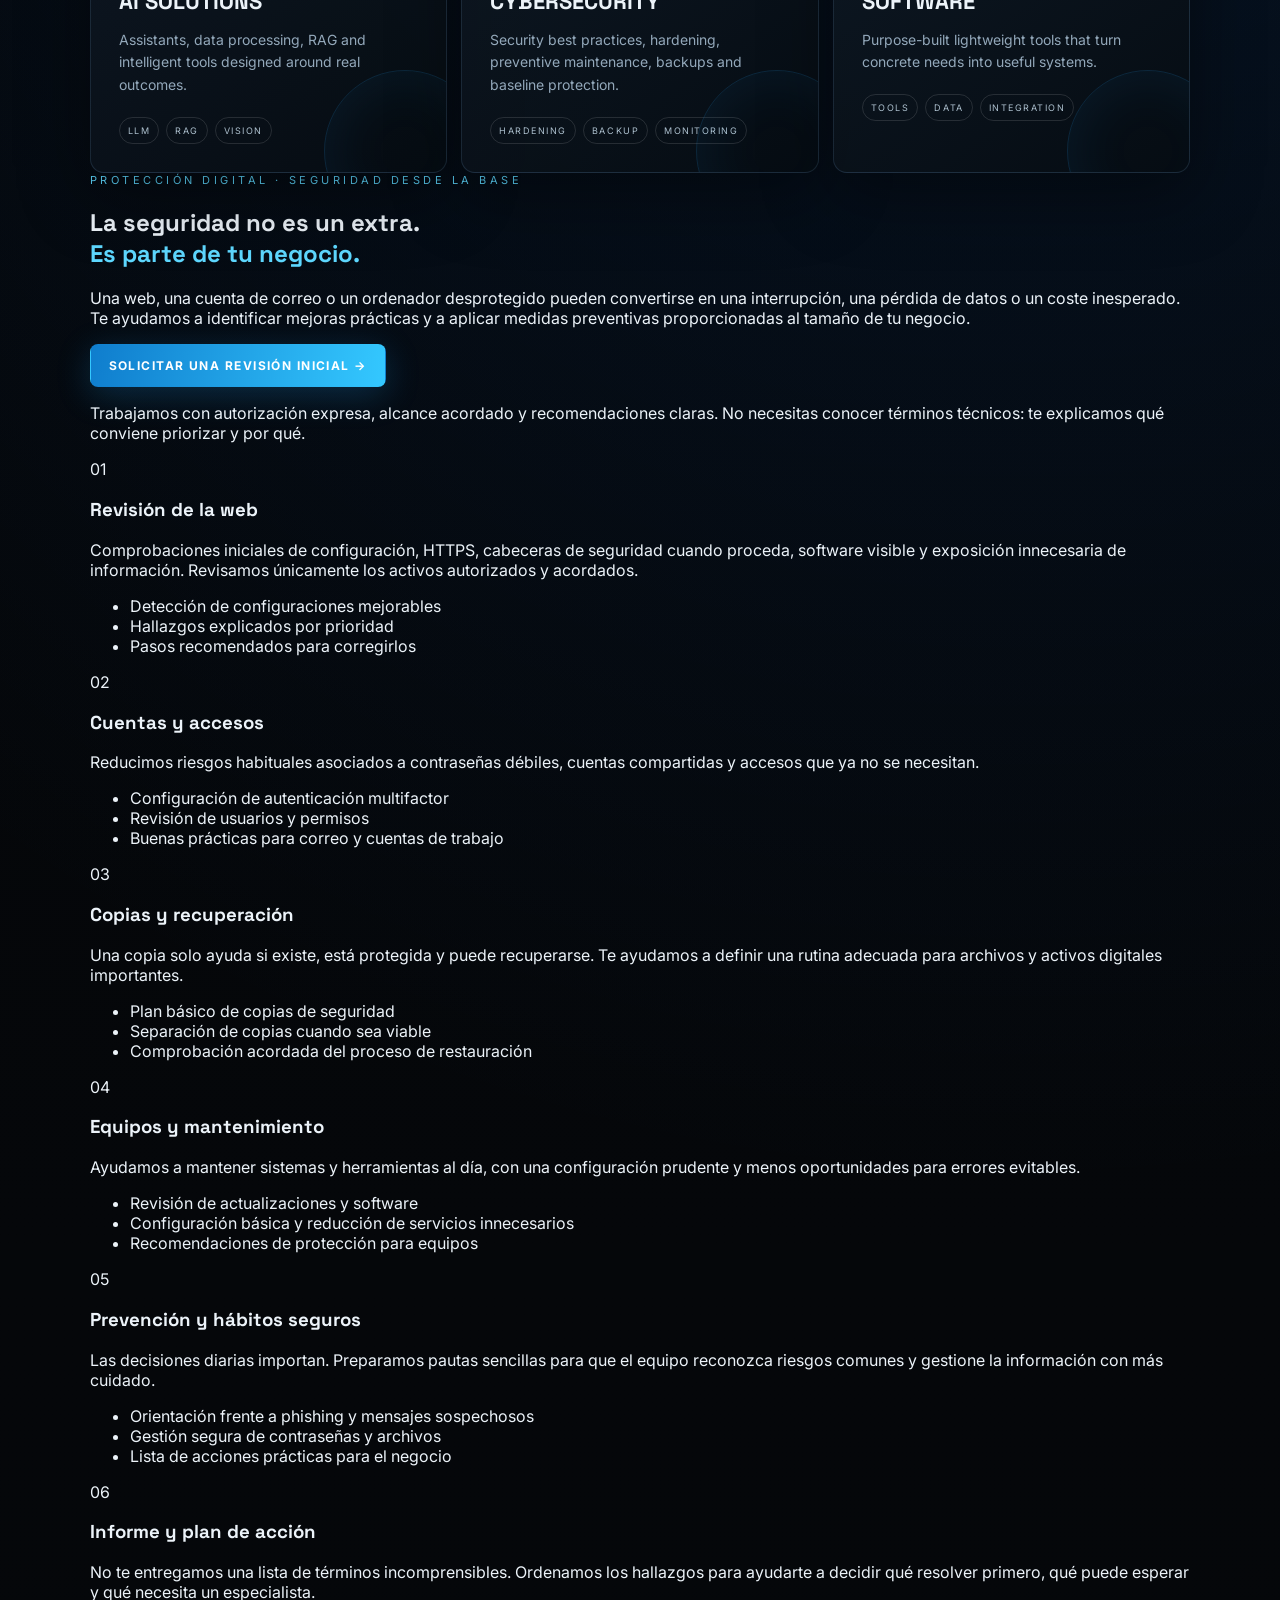
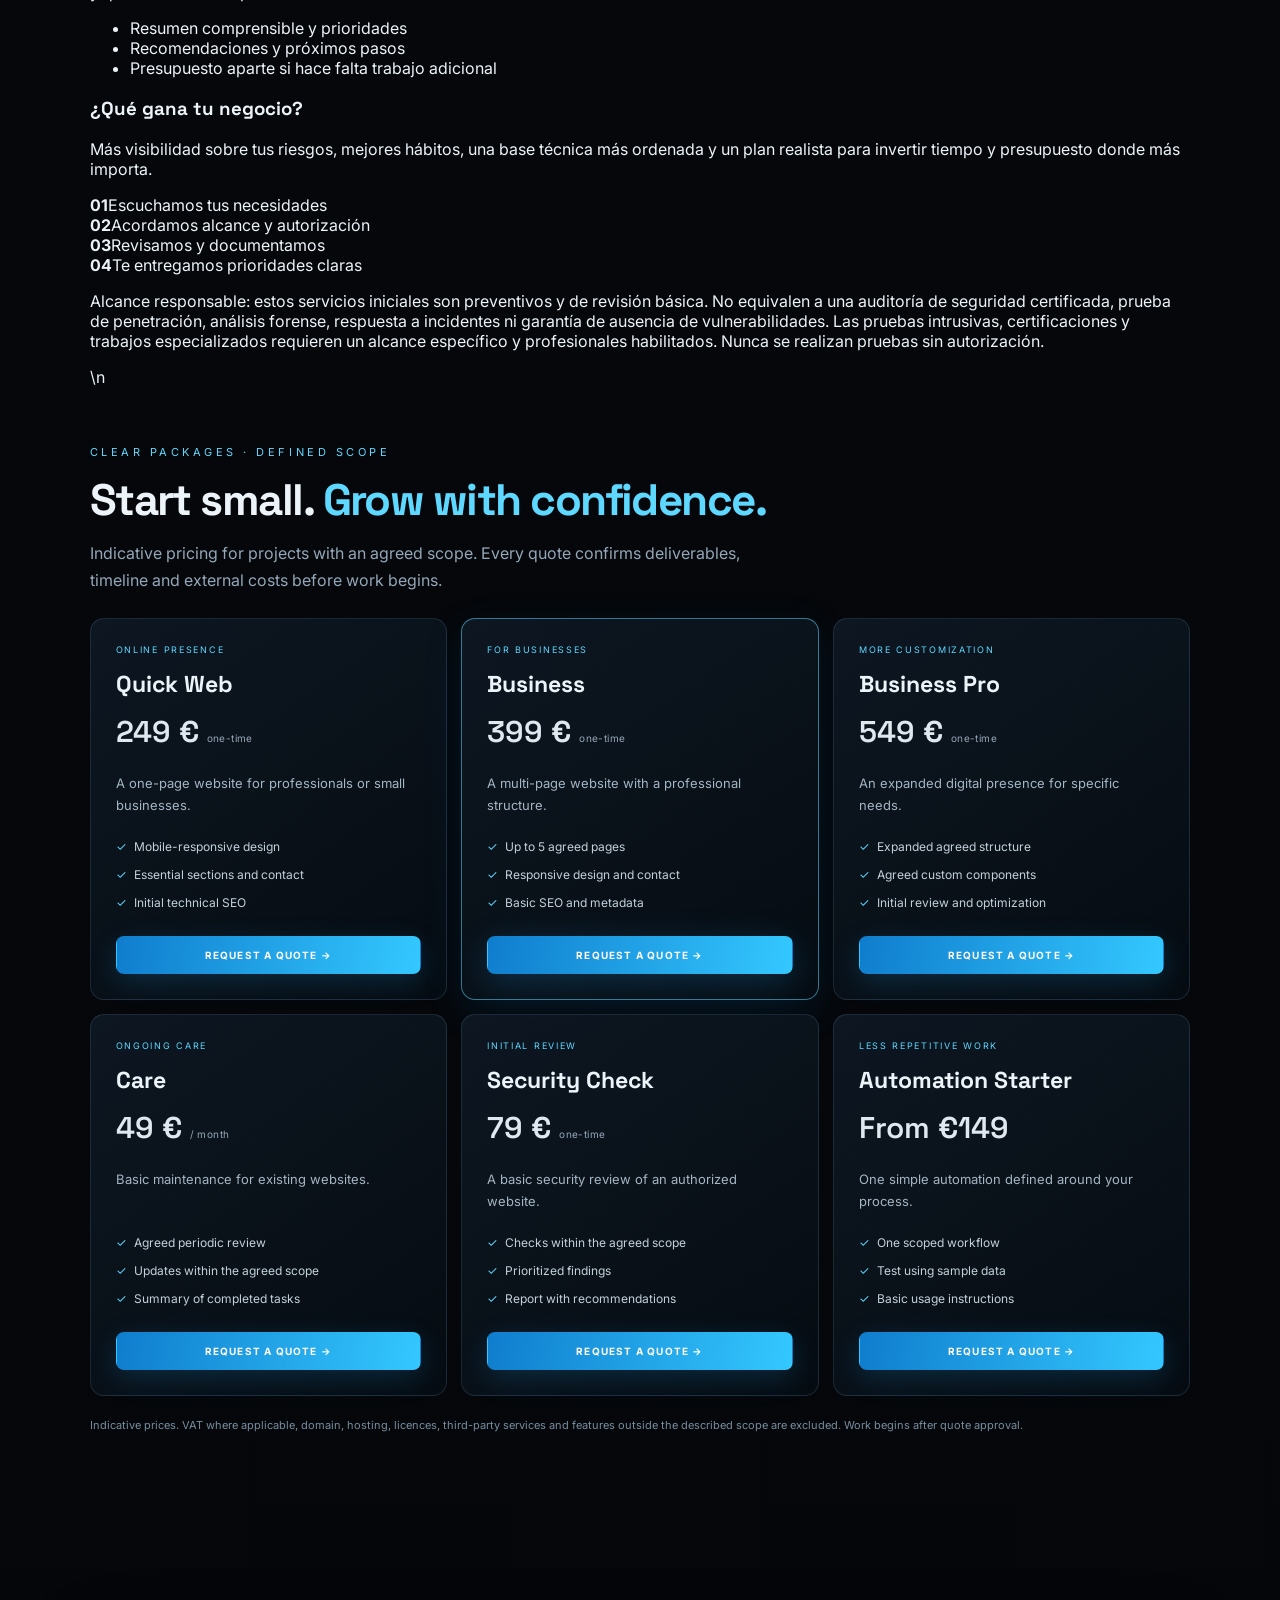
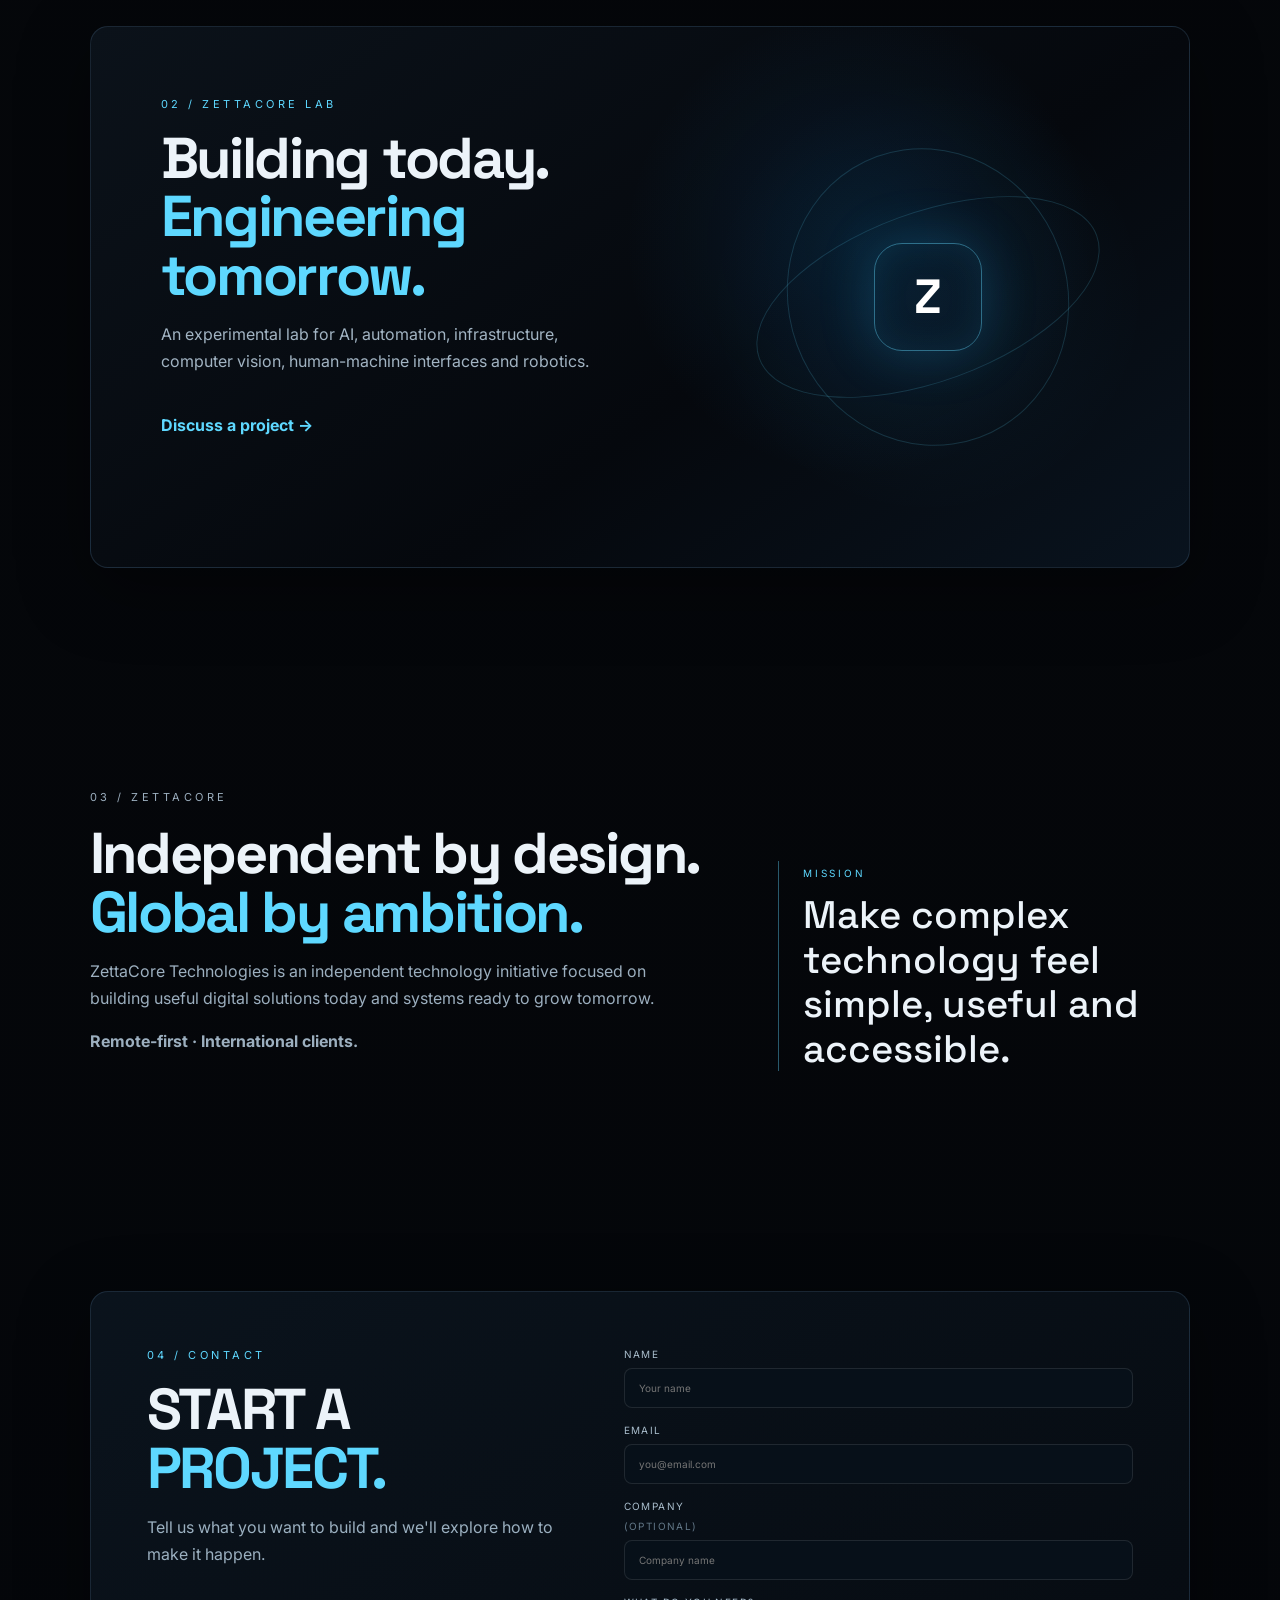
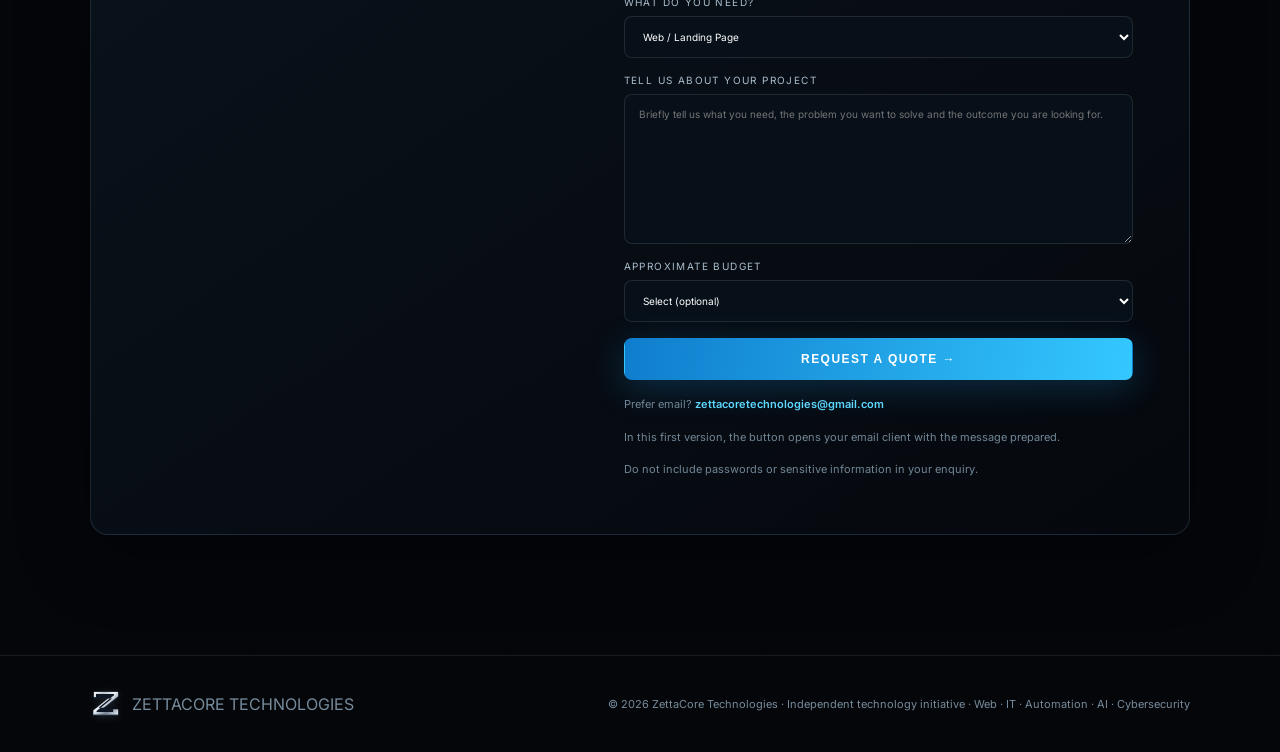
==== commit 646e62e5: "Add detailed cybersecurity services section to corporate site" ====
--- a/index.html
+++ b/index.html
@@ -1,7 +1,7 @@
 <!doctype html>
 <html lang="es">
 <head><meta charset="utf-8"><meta name="viewport" content="width=device-width, initial-scale=1"><meta name="description" content="ZettaCore Technologies — desarrollo web, soporte IT, automatización, inteligencia artificial y ciberseguridad para empresas y profesionales."><meta name="robots" content="index, follow, max-image-preview:large"><meta name="theme-color" content="#05070a"><meta property="og:type" content="website"><meta property="og:title" content="ZettaCore Technologies | Web, IT, Automation, AI & Cybersecurity"><meta property="og:description" content="Soluciones digitales, automatización, IA, soporte IT y ciberseguridad."><meta property="og:image" content="zettacore-logo-transparent.svg"><meta name="twitter:card" content="summary_large_image"><title>ZettaCore Technologies | Web, IT, Automation, AI & Cybersecurity</title><link rel="icon" href="logo.svg?v=20261009i" type="image/svg+xml"><link rel="manifest" href="site.webmanifest"><link rel="stylesheet" href="styles.css?v=20261009l"></head>
-<body><header class="topbar"><a class="brand-mini" href="#top" aria-label="ZettaCore Technologies"><img class="brand-logo" src="zettacore-emblem.svg" alt="ZettaCore logo"><span>ZETTA<span class="blue">CORE</span></span></a><nav aria-label="Principal"><a href="#services" data-i18n="nav.services">Servicios</a><a href="#lab" data-i18n="nav.lab">Lab</a><a href="#about" data-i18n="nav.about">Nosotros</a><a class="nav-cta" href="#contact" data-i18n="nav.contact">Contacto</a><div class="lang-switch" role="group" aria-label="Idioma"><button type="button" data-lang="es" class="lang-btn active" aria-pressed="true">ES</button><span class="lang-sep">·</span><button type="button" data-lang="en" class="lang-btn" aria-pressed="false">EN</button><span class="lang-sep">·</span><button type="button" data-lang="pt" class="lang-btn" aria-pressed="false">PT</button></div></nav></header><main id="top">
+<body><header class="topbar"><a class="brand-mini" href="#top" aria-label="ZettaCore Technologies"><img class="brand-logo" src="zettacore-emblem.svg" alt="ZettaCore logo"><span>ZETTA<span class="blue">CORE</span></span></a><nav aria-label="Principal"><a href="#services" data-i18n="nav.services">Servicios</a><a href="#cybersecurity" data-i18n="nav.cybersecurity">Ciberseguridad</a><a href="#lab" data-i18n="nav.lab">Lab</a><a href="#about" data-i18n="nav.about">Nosotros</a><a class="nav-cta" href="#contact" data-i18n="nav.contact">Contacto</a><div class="lang-switch" role="group" aria-label="Idioma"><button type="button" data-lang="es" class="lang-btn active" aria-pressed="true">ES</button><span class="lang-sep">·</span><button type="button" data-lang="en" class="lang-btn" aria-pressed="false">EN</button><span class="lang-sep">·</span><button type="button" data-lang="pt" class="lang-btn" aria-pressed="false">PT</button></div></nav></header><main id="top">
 <section class="hero"><div class="hero-overlay"></div><div class="hero-grid"></div><div class="hero-content"><p class="eyebrow">ZETTACORE TECHNOLOGIES</p><h1 data-i18n-html="hero.title">INTELLIGENT SYSTEMS<br><span>FOR A BRIGHTER TOMORROW.</span></h1><p class="hero-copy" data-i18n="hero.copy">Soluciones digitales construidas para que tu negocio avance: web, software, automatización, inteligencia artificial, IT y ciberseguridad.</p><div class="hero-actions"><a class="button primary" href="#services" data-i18n="hero.primary">Explorar servicios</a><a class="button ghost" href="#contact" data-i18n="hero.secondary">Iniciar proyecto</a></div><div class="hero-meta"><span>WEB</span><i></i><span>SOFTWARE</span><i></i><span>AUTOMATION</span><i></i><span>AI</span><i></i><span>CYBERSECURITY</span></div></div></section>
 <section class="section" id="services"><div class="section-head"><p class="eyebrow" data-i18n="services.eyebrow">01 / SERVICES</p><h2 data-i18n-html="services.title">Technology that <span>works.</span></h2><p data-i18n="services.subtitle">Empezamos con soluciones prácticas y escalables, y construimos desde ahí.</p></div><div class="cards">
 <article class="card"><div class="card-no">01</div><h3 data-i18n="cards.web.title">WEB DEVELOPMENT</h3><p data-i18n="cards.web.copy">Webs corporativas, landing pages y experiencias responsive con una estética premium.</p><div class="tags"><span>HTML</span><span>CSS</span><span>JS</span></div></article>
@@ -10,7 +10,7 @@
 <article class="card"><div class="card-no">04</div><h3 data-i18n="cards.ai.title">AI SOLUTIONS</h3><p data-i18n="cards.ai.copy">Asistentes, procesamiento de datos, RAG y herramientas inteligentes orientadas a resultados.</p><div class="tags"><span>LLM</span><span>RAG</span><span>VISION</span></div></article>
 <article class="card"><div class="card-no">05</div><h3 data-i18n="cards.cyber.title">CYBERSECURITY</h3><p data-i18n="cards.cyber.copy">Buenas prácticas, hardening, mantenimiento preventivo, copias y protección básica.</p><div class="tags"><span>HARDENING</span><span>BACKUP</span><span>MONITORING</span></div></article>
 <article class="card"><div class="card-no">06</div><h3 data-i18n="cards.software.title">SOFTWARE</h3><p data-i18n="cards.software.copy">Pequeñas herramientas a medida para convertir necesidades concretas en sistemas útiles.</p><div class="tags"><span>TOOLS</span><span>DATA</span><span>INTEGRATION</span></div></article></div>
-<div class="offer-heading"><p class="eyebrow" data-i18n="offers.eyebrow">PAQUETES CLAROS · ALCANCE DEFINIDO</p><h3 data-i18n-html="offers.title">Start small. <span>Grow with confidence.</span></h3><p data-i18n="offers.copy">Precios orientativos para proyectos con alcance acordado. Cada presupuesto confirma entregables, plazos y costes externos antes de empezar.</p></div>
+<section class="security-section" id="cybersecurity"><div class="security-intro"><p class="eyebrow" data-i18n="security.eyebrow">PROTECCIÓN DIGITAL · SEGURIDAD DESDE LA BASE</p><h2 data-i18n-html="security.title">La seguridad no es un extra.<br><span>Es parte de tu negocio.</span></h2><p data-i18n="security.intro">Una web, una cuenta de correo o un ordenador desprotegido pueden convertirse en una interrupción, una pérdida de datos o un coste inesperado. Te ayudamos a identificar mejoras prácticas y a aplicar medidas preventivas proporcionadas al tamaño de tu negocio.</p><a class="button primary" href="#contact" data-security-cta="true" data-i18n="security.cta">Solicitar una revisión inicial →</a><p class="security-note" data-i18n="security.note">Trabajamos con autorización expresa, alcance acordado y recomendaciones claras. No necesitas conocer términos técnicos: te explicamos qué conviene priorizar y por qué.</p></div><div class="security-grid"><article class="security-card"><span>01</span><h3 data-i18n="security.s1.title">Revisión de la web</h3><p data-i18n="security.s1.copy">Comprobaciones iniciales de configuración, HTTPS, cabeceras de seguridad cuando proceda, software visible y exposición innecesaria de información. Revisamos únicamente los activos autorizados y acordados.</p><ul><li data-i18n="security.s1.b1">Detección de configuraciones mejorables</li><li data-i18n="security.s1.b2">Hallazgos explicados por prioridad</li><li data-i18n="security.s1.b3">Pasos recomendados para corregirlos</li></ul></article><article class="security-card"><span>02</span><h3 data-i18n="security.s2.title">Cuentas y accesos</h3><p data-i18n="security.s2.copy">Reducimos riesgos habituales asociados a contraseñas débiles, cuentas compartidas y accesos que ya no se necesitan.</p><ul><li data-i18n="security.s2.b1">Configuración de autenticación multifactor</li><li data-i18n="security.s2.b2">Revisión de usuarios y permisos</li><li data-i18n="security.s2.b3">Buenas prácticas para correo y cuentas de trabajo</li></ul></article><article class="security-card"><span>03</span><h3 data-i18n="security.s3.title">Copias y recuperación</h3><p data-i18n="security.s3.copy">Una copia solo ayuda si existe, está protegida y puede recuperarse. Te ayudamos a definir una rutina adecuada para archivos y activos digitales importantes.</p><ul><li data-i18n="security.s3.b1">Plan básico de copias de seguridad</li><li data-i18n="security.s3.b2">Separación de copias cuando sea viable</li><li data-i18n="security.s3.b3">Comprobación acordada del proceso de restauración</li></ul></article><article class="security-card"><span>04</span><h3 data-i18n="security.s4.title">Equipos y mantenimiento</h3><p data-i18n="security.s4.copy">Ayudamos a mantener sistemas y herramientas al día, con una configuración prudente y menos oportunidades para errores evitables.</p><ul><li data-i18n="security.s4.b1">Revisión de actualizaciones y software</li><li data-i18n="security.s4.b2">Configuración básica y reducción de servicios innecesarios</li><li data-i18n="security.s4.b3">Recomendaciones de protección para equipos</li></ul></article><article class="security-card"><span>05</span><h3 data-i18n="security.s5.title">Prevención y hábitos seguros</h3><p data-i18n="security.s5.copy">Las decisiones diarias importan. Preparamos pautas sencillas para que el equipo reconozca riesgos comunes y gestione la información con más cuidado.</p><ul><li data-i18n="security.s5.b1">Orientación frente a phishing y mensajes sospechosos</li><li data-i18n="security.s5.b2">Gestión segura de contraseñas y archivos</li><li data-i18n="security.s5.b3">Lista de acciones prácticas para el negocio</li></ul></article><article class="security-card security-card-highlight"><span>06</span><h3 data-i18n="security.s6.title">Informe y plan de acción</h3><p data-i18n="security.s6.copy">No te entregamos una lista de términos incomprensibles. Ordenamos los hallazgos para ayudarte a decidir qué resolver primero, qué puede esperar y qué necesita un especialista.</p><ul><li data-i18n="security.s6.b1">Resumen comprensible y prioridades</li><li data-i18n="security.s6.b2">Recomendaciones y próximos pasos</li><li data-i18n="security.s6.b3">Presupuesto aparte si hace falta trabajo adicional</li></ul></article></div><div class="security-bottom"><div><h3 data-i18n="security.why.title">¿Qué gana tu negocio?</h3><p data-i18n="security.why.copy">Más visibilidad sobre tus riesgos, mejores hábitos, una base técnica más ordenada y un plan realista para invertir tiempo y presupuesto donde más importa.</p></div><div class="security-steps"><div><b>01</b><span data-i18n="security.step1">Escuchamos tus necesidades</span></div><div><b>02</b><span data-i18n="security.step2">Acordamos alcance y autorización</span></div><div><b>03</b><span data-i18n="security.step3">Revisamos y documentamos</span></div><div><b>04</b><span data-i18n="security.step4">Te entregamos prioridades claras</span></div></div></div><p class="security-disclaimer" data-i18n="security.disclaimer">Alcance responsable: estos servicios iniciales son preventivos y de revisión básica. No equivalen a una auditoría de seguridad certificada, prueba de penetración, análisis forense, respuesta a incidentes ni garantía de ausencia de vulnerabilidades. Las pruebas intrusivas, certificaciones y trabajos especializados requieren un alcance específico y profesionales habilitados. Nunca se realizan pruebas sin autorización.</p></section>\n<div class="offer-heading"><p class="eyebrow" data-i18n="offers.eyebrow">PAQUETES CLAROS · ALCANCE DEFINIDO</p><h3 data-i18n-html="offers.title">Start small. <span>Grow with confidence.</span></h3><p data-i18n="offers.copy">Precios orientativos para proyectos con alcance acordado. Cada presupuesto confirma entregables, plazos y costes externos antes de empezar.</p></div>
 <div class="offer-grid">
 <article class="offer-card"><p class="offer-kicker" data-i18n="offers.quick.kicker">PRESENCIA ONLINE</p><h3 data-i18n="offers.quick.title">Quick Web</h3><p class="offer-price">249 € <small data-i18n="offers.once">pago único</small></p><p data-i18n="offers.quick.copy">Web de una página para profesionales o pequeños negocios.</p><ul><li data-i18n="offers.quick.b1">Diseño adaptable a móvil</li><li data-i18n="offers.quick.b2">Secciones esenciales y contacto</li><li data-i18n="offers.quick.b3">SEO técnico inicial</li></ul><a class="button ghost" href="#contact" data-offer="Quick Web — 249 €" data-i18n="offers.cta">Solicitar presupuesto →</a></article>
 <article class="offer-card featured"><p class="offer-kicker" data-i18n="offers.business.kicker">PARA NEGOCIOS</p><h3 data-i18n="offers.business.title">Business</h3><p class="offer-price">399 € <small data-i18n="offers.once">pago único</small></p><p data-i18n="offers.business.copy">Sitio web multipágina con estructura profesional.</p><ul><li data-i18n="offers.business.b1">Hasta 5 páginas acordadas</li><li data-i18n="offers.business.b2">Diseño responsive y contacto</li><li data-i18n="offers.business.b3">SEO básico y metadatos</li></ul><a class="button primary" href="#contact" data-offer="Business — 399 €" data-i18n="offers.cta">Solicitar presupuesto →</a></article>
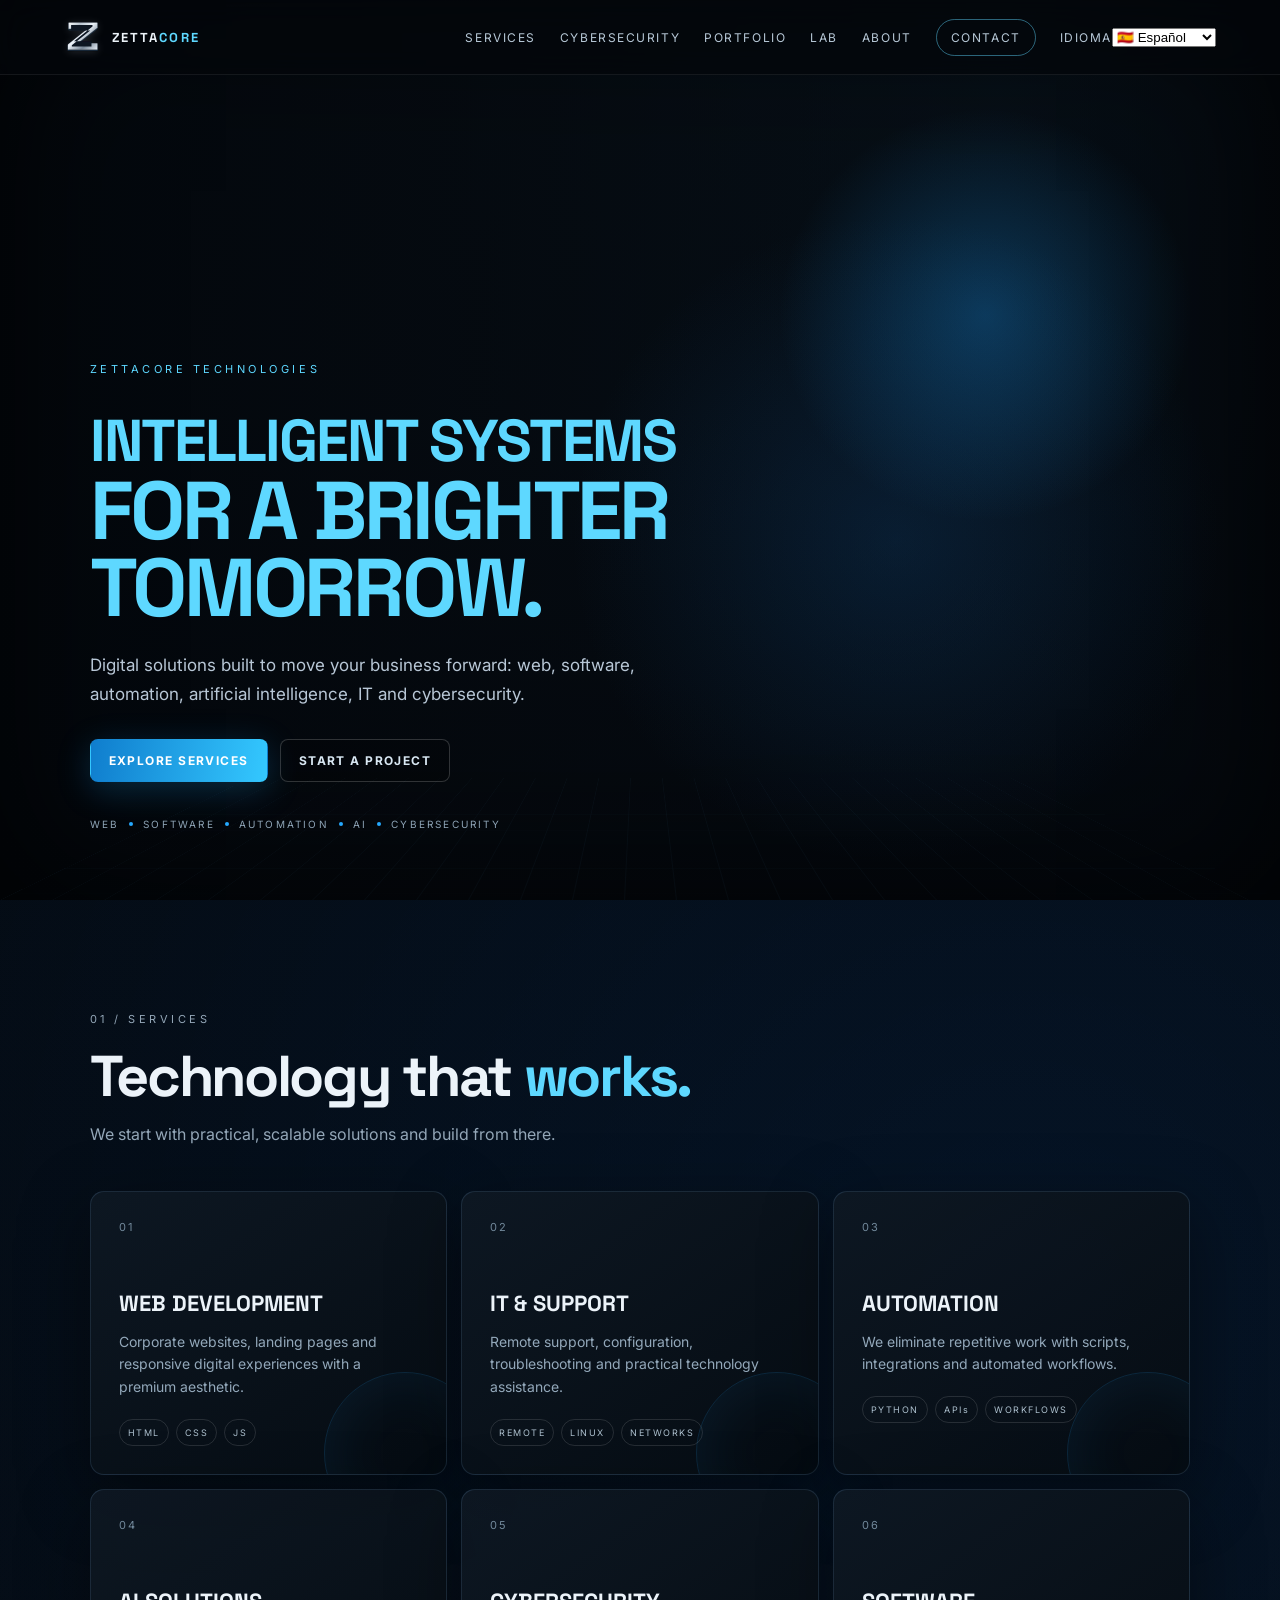
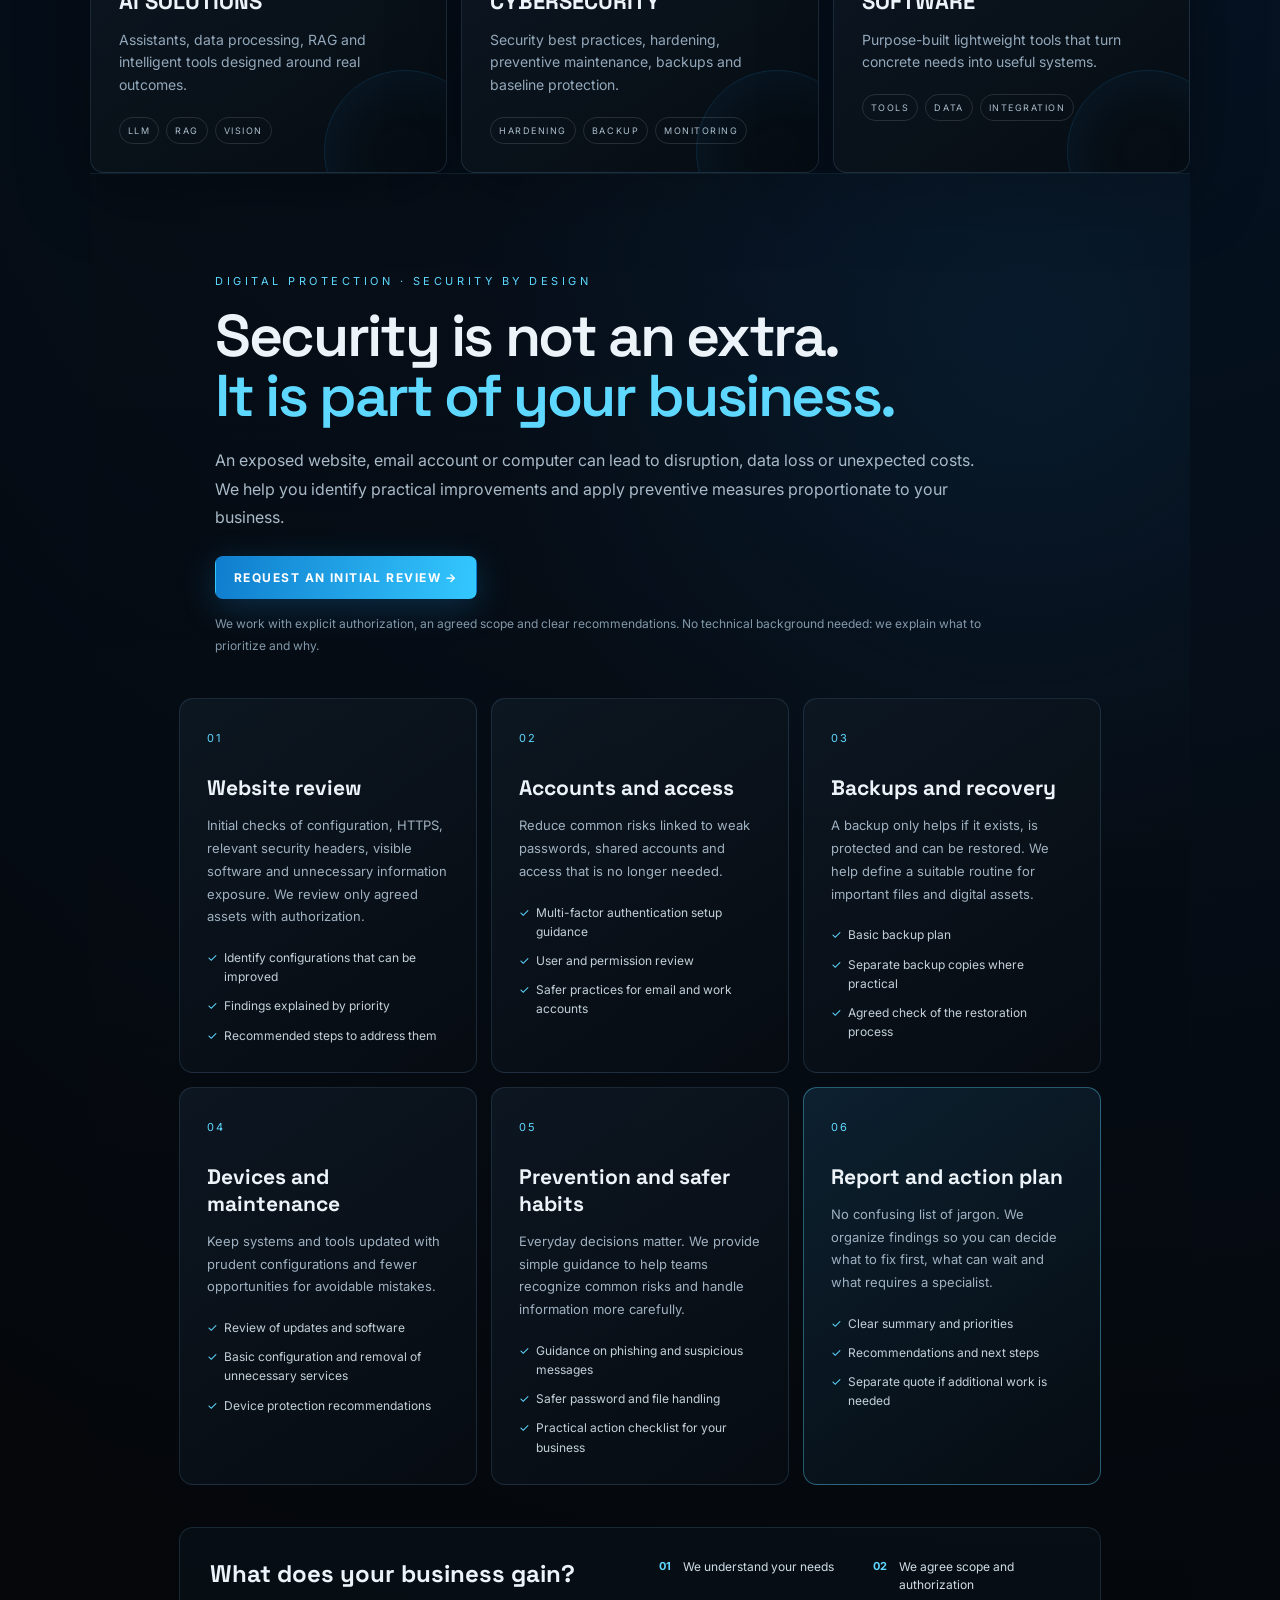
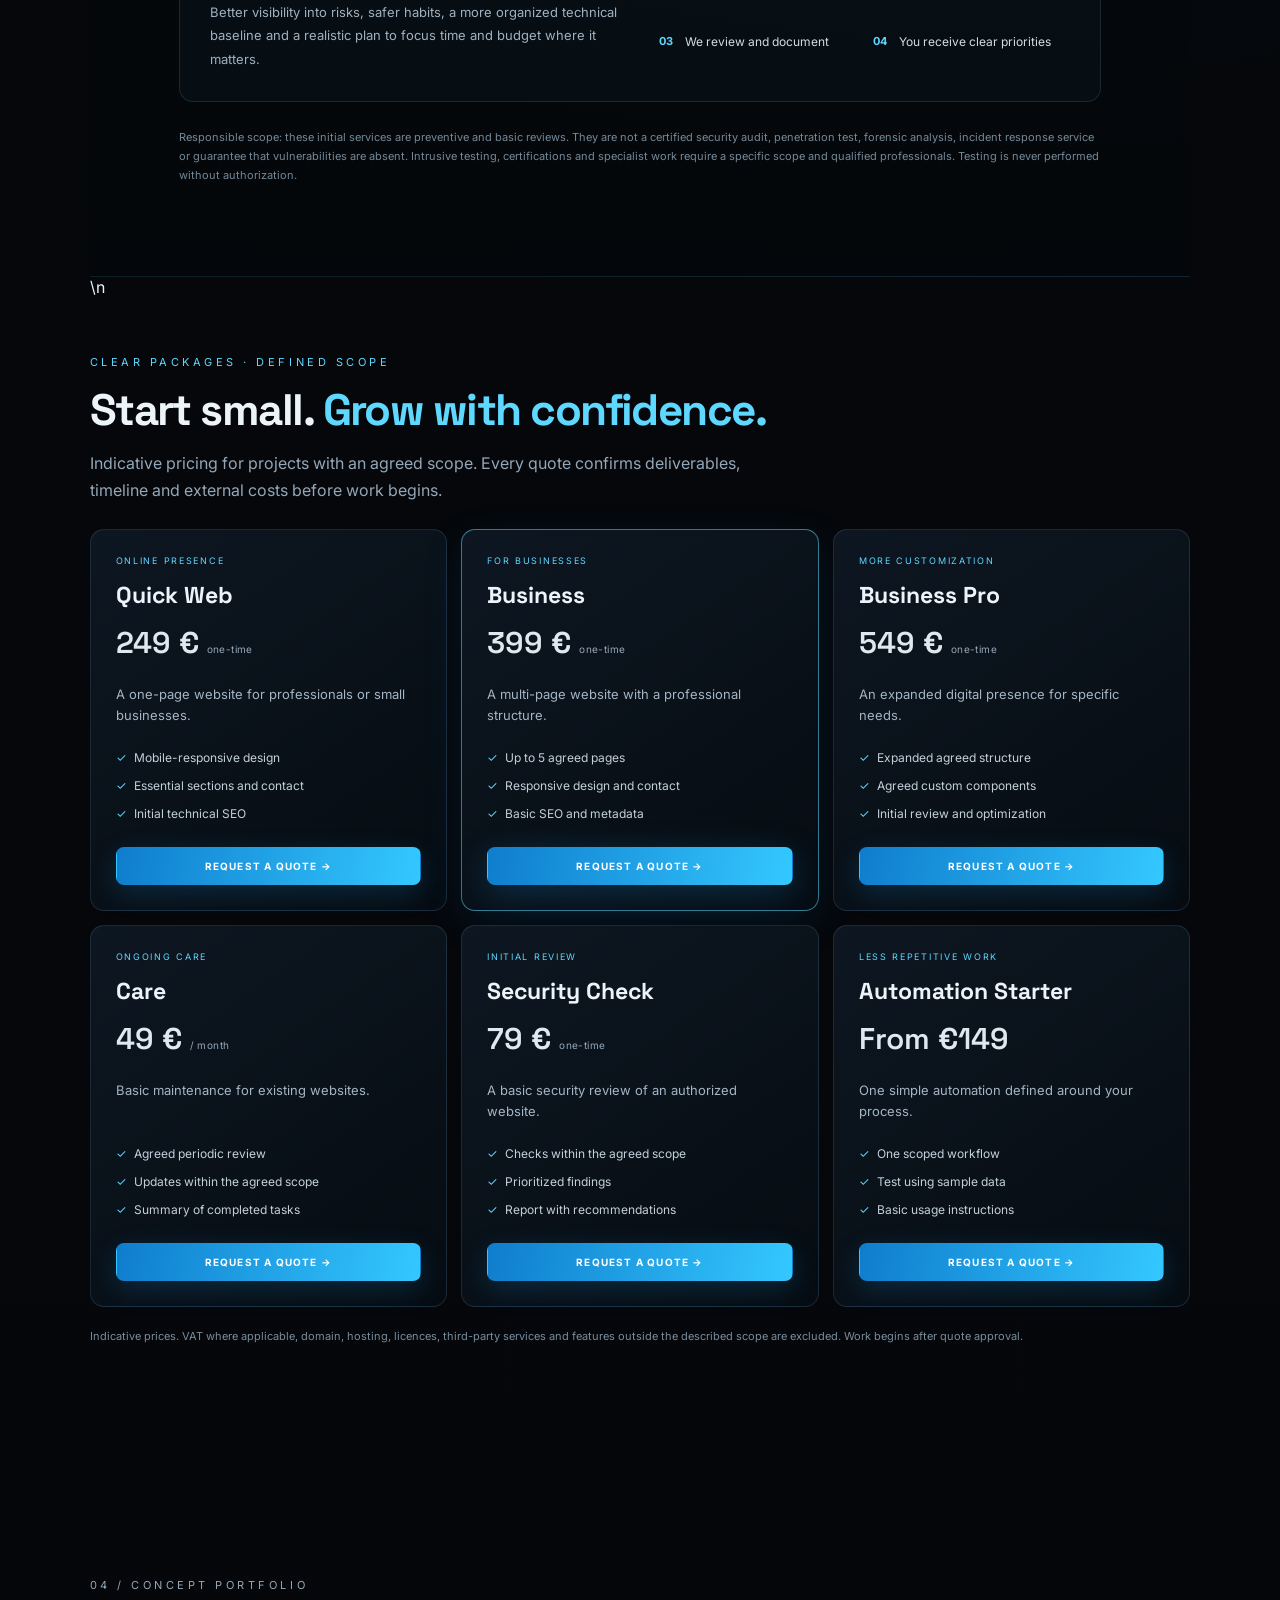
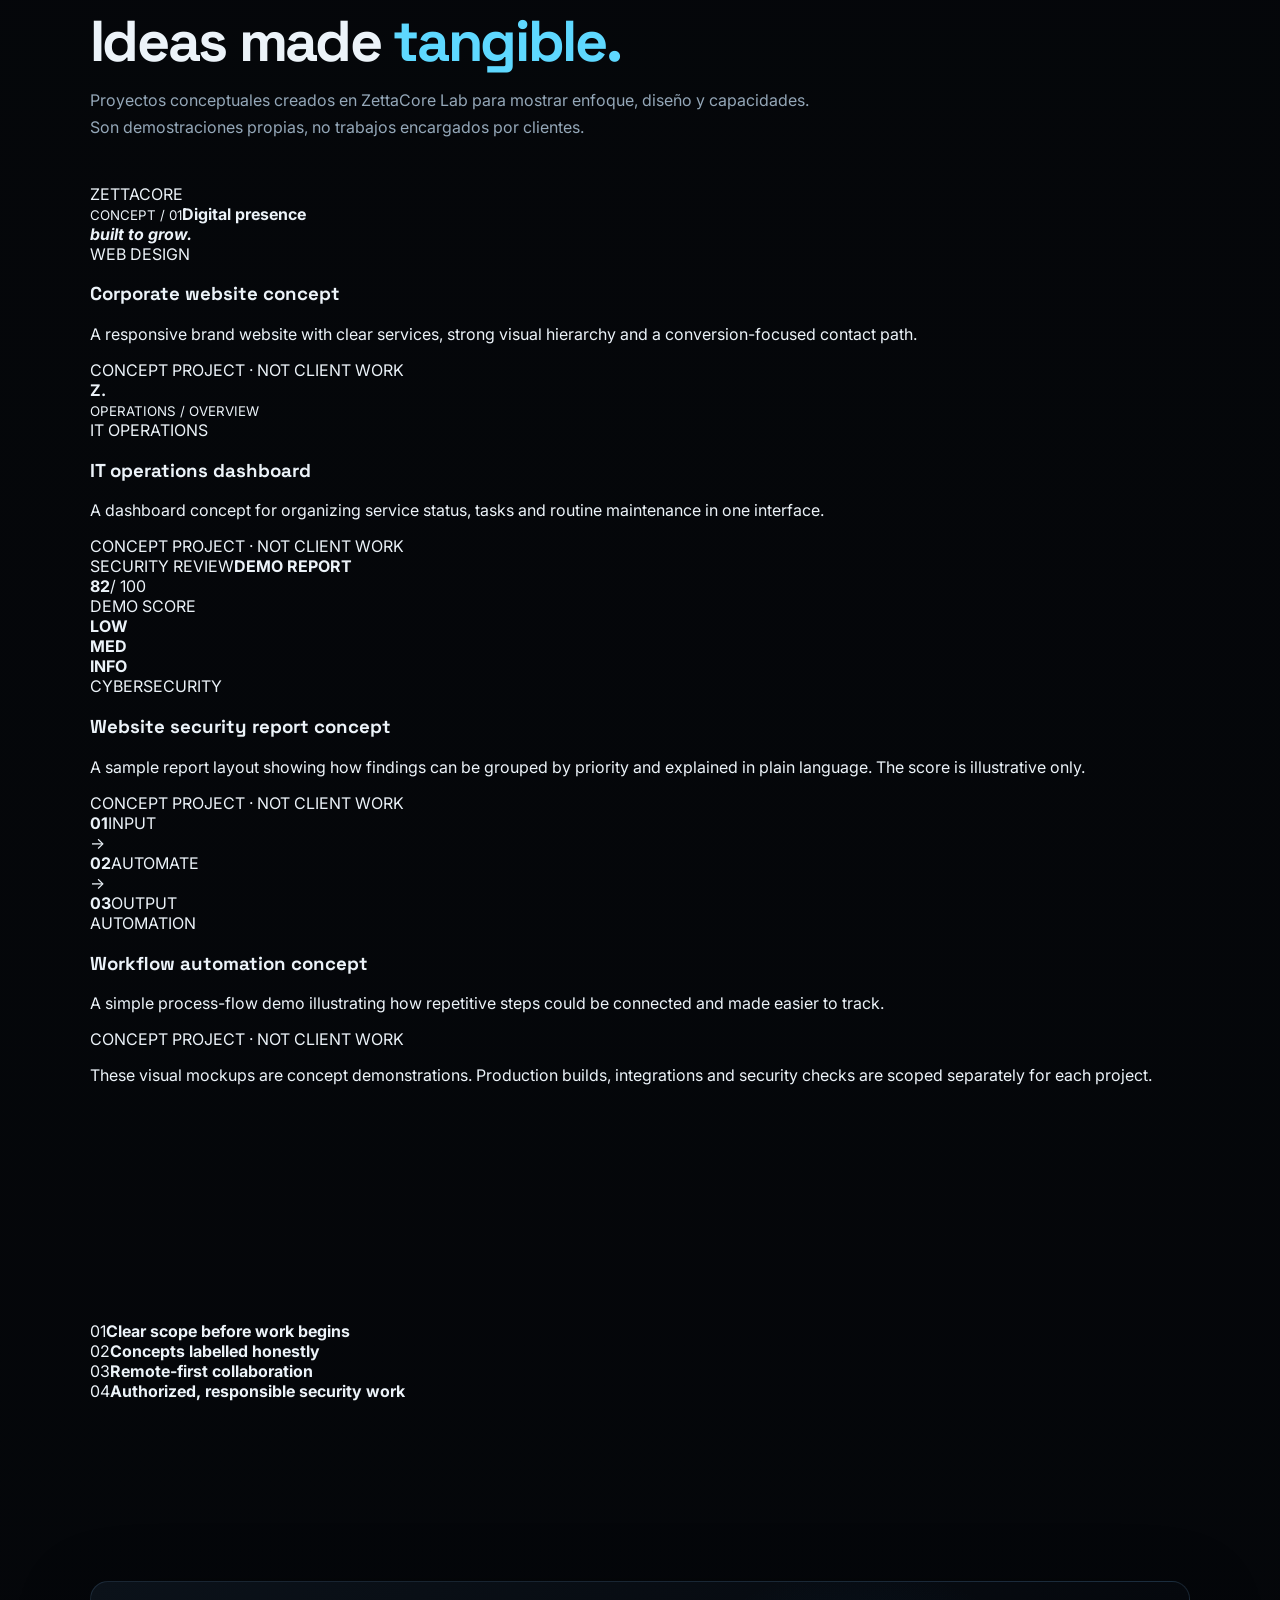
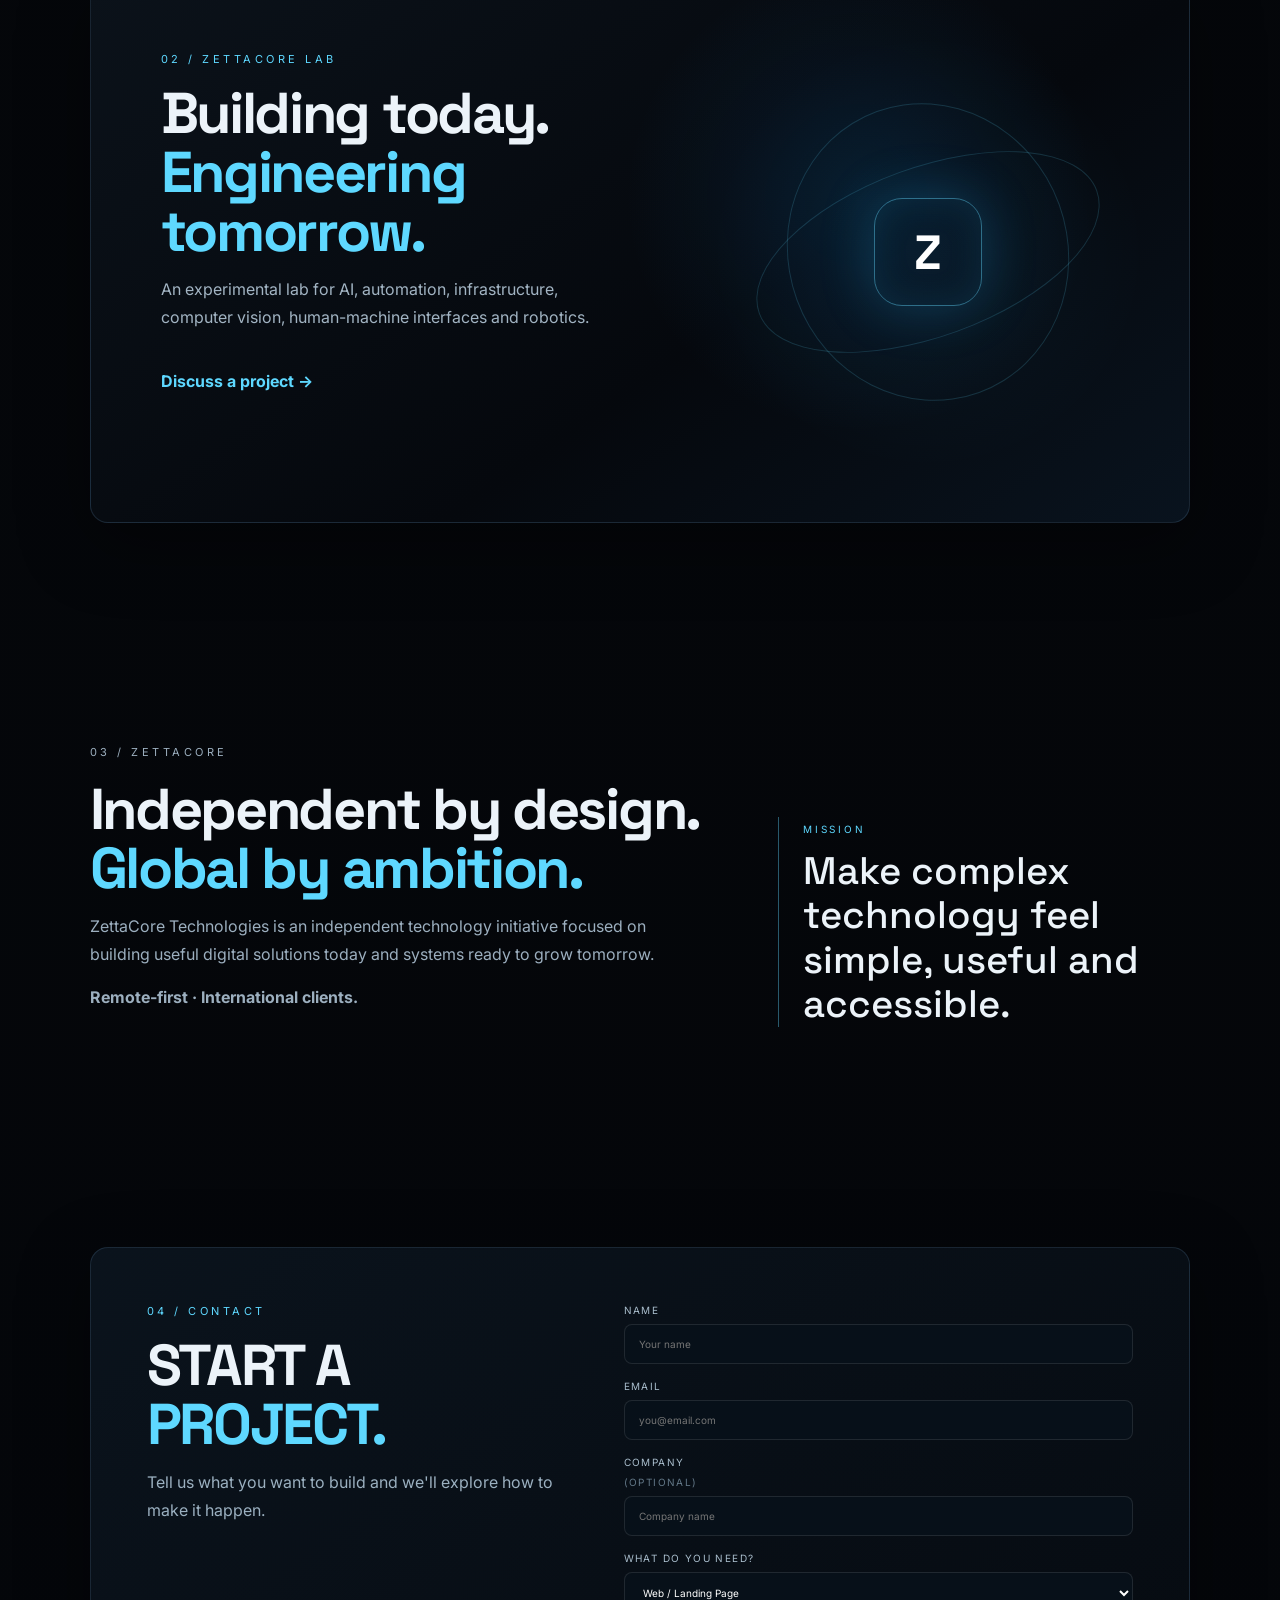
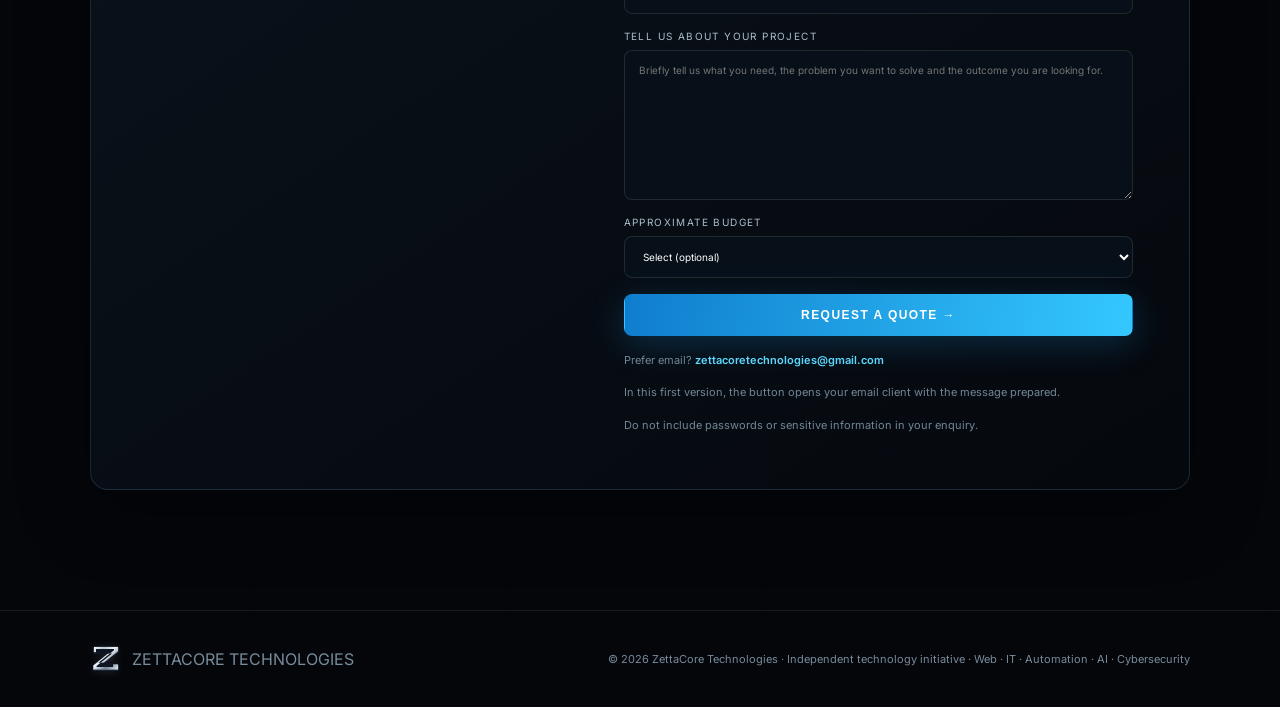
==== commit db1f0fbb: "Add concept portfolio, language dropdown and SEO metadata" ====
--- a/index.html
+++ b/index.html
@@ -1,7 +1,7 @@
 <!doctype html>
 <html lang="es">
-<head><meta charset="utf-8"><meta name="viewport" content="width=device-width, initial-scale=1"><meta name="description" content="ZettaCore Technologies — desarrollo web, soporte IT, automatización, inteligencia artificial y ciberseguridad para empresas y profesionales."><meta name="robots" content="index, follow, max-image-preview:large"><meta name="theme-color" content="#05070a"><meta property="og:type" content="website"><meta property="og:title" content="ZettaCore Technologies | Web, IT, Automation, AI & Cybersecurity"><meta property="og:description" content="Soluciones digitales, automatización, IA, soporte IT y ciberseguridad."><meta property="og:image" content="zettacore-logo-transparent.svg"><meta name="twitter:card" content="summary_large_image"><title>ZettaCore Technologies | Web, IT, Automation, AI & Cybersecurity</title><link rel="icon" href="logo.svg?v=20261009i" type="image/svg+xml"><link rel="manifest" href="site.webmanifest"><link rel="stylesheet" href="styles.css?v=20261009l"></head>
-<body><header class="topbar"><a class="brand-mini" href="#top" aria-label="ZettaCore Technologies"><img class="brand-logo" src="zettacore-emblem.svg" alt="ZettaCore logo"><span>ZETTA<span class="blue">CORE</span></span></a><nav aria-label="Principal"><a href="#services" data-i18n="nav.services">Servicios</a><a href="#cybersecurity" data-i18n="nav.cybersecurity">Ciberseguridad</a><a href="#lab" data-i18n="nav.lab">Lab</a><a href="#about" data-i18n="nav.about">Nosotros</a><a class="nav-cta" href="#contact" data-i18n="nav.contact">Contacto</a><div class="lang-switch" role="group" aria-label="Idioma"><button type="button" data-lang="es" class="lang-btn active" aria-pressed="true">ES</button><span class="lang-sep">·</span><button type="button" data-lang="en" class="lang-btn" aria-pressed="false">EN</button><span class="lang-sep">·</span><button type="button" data-lang="pt" class="lang-btn" aria-pressed="false">PT</button></div></nav></header><main id="top">
+<head><meta charset="utf-8"><meta name="viewport" content="width=device-width, initial-scale=1"><meta name="description" content="ZettaCore Technologies: desarrollo web, soporte IT, automatización y ciberseguridad preventiva para profesionales y pequeñas empresas. Proyectos conceptuales y servicios remotos."><meta name="robots" content="index, follow, max-image-preview:large"><meta name="theme-color" content="#05070a"><link rel="canonical" href="https://zettacore-technologies.onrender.com/"><meta property="og:type" content="website"><meta property="og:url" content="https://zettacore-technologies.onrender.com/"><meta property="og:title" content="ZettaCore Technologies | Web, IT, Automation, AI & Cybersecurity"><meta property="og:description" content="Soluciones digitales, automatización, IA, soporte IT y ciberseguridad."><meta property="og:image" content="zettacore-logo-transparent.svg"><meta name="twitter:card" content="summary_large_image"><title>ZettaCore Technologies | Web, IT, Automation, AI & Cybersecurity</title><link rel="icon" href="logo.svg?v=20261009i" type="image/svg+xml"><link rel="manifest" href="site.webmanifest"><link rel="preconnect" href="https://fonts.googleapis.com"><link rel="preconnect" href="https://fonts.gstatic.com" crossorigin><link rel="stylesheet" href="styles.css?v=20261010a"></head>
+<body><header class="topbar"><a class="brand-mini" href="#top" aria-label="ZettaCore Technologies"><img class="brand-logo" src="zettacore-emblem.svg" alt="ZettaCore logo"><span>ZETTA<span class="blue">CORE</span></span></a><nav aria-label="Principal"><a href="#services" data-i18n="nav.services">Servicios</a><a href="#cybersecurity" data-i18n="nav.cybersecurity">Ciberseguridad</a><a href="#portfolio" data-i18n="nav.portfolio">Portfolio</a><a href="#lab" data-i18n="nav.lab">Lab</a><a href="#about" data-i18n="nav.about">Nosotros</a><a class="nav-cta" href="#contact" data-i18n="nav.contact">Contacto</a><label class="language-picker"><span class="sr-only" data-i18n="language.label">Idioma</span><select id="languageSelect" aria-label="Select language" data-language-select><option value="es">🇪🇸 Español</option><option value="en">🇬🇧 English</option><option value="pt">🇧🇷 Português</option><option value="fr">🇫🇷 Français</option><option value="de">🇩🇪 Deutsch</option><option value="it">🇮🇹 Italiano</option></select></label></nav></header><main id="top">
 <section class="hero"><div class="hero-overlay"></div><div class="hero-grid"></div><div class="hero-content"><p class="eyebrow">ZETTACORE TECHNOLOGIES</p><h1 data-i18n-html="hero.title">INTELLIGENT SYSTEMS<br><span>FOR A BRIGHTER TOMORROW.</span></h1><p class="hero-copy" data-i18n="hero.copy">Soluciones digitales construidas para que tu negocio avance: web, software, automatización, inteligencia artificial, IT y ciberseguridad.</p><div class="hero-actions"><a class="button primary" href="#services" data-i18n="hero.primary">Explorar servicios</a><a class="button ghost" href="#contact" data-i18n="hero.secondary">Iniciar proyecto</a></div><div class="hero-meta"><span>WEB</span><i></i><span>SOFTWARE</span><i></i><span>AUTOMATION</span><i></i><span>AI</span><i></i><span>CYBERSECURITY</span></div></div></section>
 <section class="section" id="services"><div class="section-head"><p class="eyebrow" data-i18n="services.eyebrow">01 / SERVICES</p><h2 data-i18n-html="services.title">Technology that <span>works.</span></h2><p data-i18n="services.subtitle">Empezamos con soluciones prácticas y escalables, y construimos desde ahí.</p></div><div class="cards">
 <article class="card"><div class="card-no">01</div><h3 data-i18n="cards.web.title">WEB DEVELOPMENT</h3><p data-i18n="cards.web.copy">Webs corporativas, landing pages y experiencias responsive con una estética premium.</p><div class="tags"><span>HTML</span><span>CSS</span><span>JS</span></div></article>
@@ -20,6 +20,14 @@
 <article class="offer-card"><p class="offer-kicker" data-i18n="offers.auto.kicker">MENOS TAREAS REPETITIVAS</p><h3 data-i18n="offers.auto.title">Automation Starter</h3><p class="offer-price" data-i18n="offers.from149">Desde 149 €</p><p data-i18n="offers.auto.copy">Una automatización sencilla definida según tu proceso.</p><ul><li data-i18n="offers.auto.b1">Un flujo de trabajo acotado</li><li data-i18n="offers.auto.b2">Prueba con datos de ejemplo</li><li data-i18n="offers.auto.b3">Instrucciones de uso básicas</li></ul><a class="button ghost" href="#contact" data-offer="Automation Starter — desde 149 €" data-i18n="offers.cta">Solicitar presupuesto →</a></article>
 </div><p class="offer-disclaimer" data-i18n="offers.disclaimer">Precios orientativos. No incluyen IVA si corresponde, dominio, alojamiento, licencias, servicios de terceros ni funcionalidades fuera del alcance descrito. Los trabajos empiezan tras aprobar el presupuesto.</p>
 </section>
+
+<section class="section portfolio" id="portfolio"><div class="section-head"><p class="eyebrow" data-i18n="portfolio.eyebrow">04 / CONCEPT PORTFOLIO</p><h2 data-i18n-html="portfolio.title">Ideas made <span>tangible.</span></h2><p data-i18n="portfolio.intro">Proyectos conceptuales creados en ZettaCore Lab para mostrar enfoque, diseño y capacidades. Son demostraciones propias, no trabajos encargados por clientes.</p></div><div class="concept-grid">
+<article class="concept-card"><div class="concept-preview preview-web" aria-hidden="true"><div class="preview-top"><i></i><i></i><i></i><span>ZETTACORE</span></div><div class="preview-web-body"><small>CONCEPT / 01</small><b>Digital presence<br><em>built to grow.</em></b><div class="preview-lines"><i></i><i></i><i></i></div><span class="preview-pill"></span></div></div><div class="concept-content"><span class="concept-type" data-i18n="portfolio.type.web">WEB DESIGN</span><h3 data-i18n="portfolio.web.title">Corporate website concept</h3><p data-i18n="portfolio.web.copy">A responsive brand website with clear services, strong visual hierarchy and a conversion-focused contact path.</p><span class="concept-badge" data-i18n="portfolio.badge">CONCEPT PROJECT · NOT CLIENT WORK</span></div></article>
+<article class="concept-card"><div class="concept-preview preview-dashboard" aria-hidden="true"><div class="dash-side"><b>Z.</b><i></i><i></i><i></i></div><div class="dash-main"><small>OPERATIONS / OVERVIEW</small><div class="dash-stats"><i></i><i></i><i></i></div><div class="dash-chart"><i></i><i></i><i></i><i></i><i></i><i></i><i></i><i></i></div><div class="dash-table"><i></i><i></i><i></i></div></div></div><div class="concept-content"><span class="concept-type" data-i18n="portfolio.type.it">IT OPERATIONS</span><h3 data-i18n="portfolio.it.title">IT operations dashboard</h3><p data-i18n="portfolio.it.copy">A dashboard concept for organizing service status, tasks and routine maintenance in one interface.</p><span class="concept-badge" data-i18n="portfolio.badge">CONCEPT PROJECT · NOT CLIENT WORK</span></div></article>
+<article class="concept-card"><div class="concept-preview preview-security" aria-hidden="true"><div class="report-head"><span>SECURITY REVIEW</span><b>DEMO REPORT</b></div><div class="report-score"><strong>82</strong><span>/ 100<br>DEMO SCORE</span></div><div class="report-item"><i></i><span></span><b>LOW</b></div><div class="report-item"><i></i><span></span><b>MED</b></div><div class="report-item"><i></i><span></span><b>INFO</b></div></div><div class="concept-content"><span class="concept-type" data-i18n="portfolio.type.cyber">CYBERSECURITY</span><h3 data-i18n="portfolio.cyber.title">Website security report concept</h3><p data-i18n="portfolio.cyber.copy">A sample report layout showing how findings can be grouped by priority and explained in plain language. The score is illustrative only.</p><span class="concept-badge" data-i18n="portfolio.badge">CONCEPT PROJECT · NOT CLIENT WORK</span></div></article>
+<article class="concept-card"><div class="concept-preview preview-flow" aria-hidden="true"><div class="flow-node"><b>01</b><span>INPUT</span></div><div class="flow-arrow">→</div><div class="flow-node flow-node-blue"><b>02</b><span>AUTOMATE</span></div><div class="flow-arrow">→</div><div class="flow-node"><b>03</b><span>OUTPUT</span></div></div><div class="concept-content"><span class="concept-type" data-i18n="portfolio.type.auto">AUTOMATION</span><h3 data-i18n="portfolio.auto.title">Workflow automation concept</h3><p data-i18n="portfolio.auto.copy">A simple process-flow demo illustrating how repetitive steps could be connected and made easier to track.</p><span class="concept-badge" data-i18n="portfolio.badge">CONCEPT PROJECT · NOT CLIENT WORK</span></div></article>
+</div><p class="portfolio-note" data-i18n="portfolio.note">These visual mockups are concept demonstrations. Production builds, integrations and security checks are scoped separately for each project.</p></section>
+<section class="section trust-strip" aria-label="How we work"><div><span>01</span><b data-i18n="trust.scope">Clear scope before work begins</b></div><div><span>02</span><b data-i18n="trust.ownership">Concepts labelled honestly</b></div><div><span>03</span><b data-i18n="trust.remote">Remote-first collaboration</b></div><div><span>04</span><b data-i18n="trust.security">Authorized, responsible security work</b></div></section>
 <section class="section lab" id="lab"><div class="lab-panel"><div><p class="eyebrow" data-i18n="lab.eyebrow">02 / ZETTACORE LAB</p><h2 data-i18n-html="lab.title">Building today.<br><span>Engineering tomorrow.</span></h2><p class="lab-copy" data-i18n="lab.copy">Un laboratorio experimental donde probamos IA, automatización, infraestructura, visión, interfaces hombre-máquina y robótica.</p><a class="text-link" href="#contact" data-i18n="lab.link">Hablar sobre un proyecto →</a></div><div class="lab-orbit" aria-hidden="true"><div class="orbit orbit-a"></div><div class="orbit orbit-b"></div><div class="core-dot">Z</div></div></div></section>
 <section class="section about" id="about"><div class="about-copy"><p class="eyebrow" data-i18n="about.eyebrow">03 / ZETTACORE</p><h2 data-i18n-html="about.title">Independent by design.<br><span>Global by ambition.</span></h2><p data-i18n="about.copy1">ZettaCore Technologies nace como una iniciativa tecnológica independiente enfocada en crear soluciones digitales útiles hoy y preparadas para crecer mañana.</p><p><strong data-i18n="about.copy2">Trabajando en remoto · Clientes internacionales.</strong></p></div><div class="statement"><span data-i18n="about.mission.label">MISSION</span><p data-i18n="about.mission.text">Make complex technology feel simple, useful and accessible.</p></div></section>
-<section class="section contact" id="contact"><div class="contact-shell"><div><p class="eyebrow" data-i18n="contact.eyebrow">04 / CONTACT</p><h2 data-i18n-html="contact.title">START A <span>PROJECT.</span></h2><p data-i18n="contact.intro">Cuéntanos qué quieres construir y estudiamos cómo hacerlo realidad.</p></div><form class="contact-form" id="contactForm"><label><span data-i18n="form.name">Nombre</span><input name="Nombre" required autocomplete="name" data-placeholder="form.placeholders.name"></label><label><span data-i18n="form.email">Email</span><input type="email" name="Email" required autocomplete="email" data-placeholder="form.placeholders.email"></label><label><span data-i18n="form.company">Empresa</span> <span class="optional" data-i18n="form.optional">(opcional)</span><input name="Empresa" autocomplete="organization" data-placeholder="form.placeholders.company"></label><label><span data-i18n="form.type">¿Qué necesitas?</span><select name="Tipo" required><option value="web" data-i18n="form.options.web">Web / Landing Page</option><option value="it" data-i18n="form.options.it">IT / Soporte técnico</option><option value="automation" data-i18n="form.options.automation">Automatización</option><option value="ai" data-i18n="form.options.ai">Inteligencia Artificial</option><option value="cybersecurity" data-i18n="form.options.cybersecurity">Ciberseguridad</option><option value="software" data-i18n="form.options.software">Software</option><option value="other" data-i18n="form.options.other">Otro</option></select></label><label><span data-i18n="form.project">Cuéntanos tu proyecto</span><textarea name="Proyecto" rows="6" required data-placeholder="form.placeholders.project"></textarea></label><label><span data-i18n="form.budget">Presupuesto aproximado</span><select name="Presupuesto"><option value="" data-i18n="form.options.budgetChoose">Seleccionar (opcional)</option><option value="under-250" data-i18n="form.options.under250">Hasta 250 €</option><option value="250-500" data-i18n="form.options.250500">250–500 €</option><option value="500-1000" data-i18n="form.options.5001000">500–1.000 €</option><option value="1000-plus" data-i18n="form.options.1000plus">Más de 1.000 €</option><option value="not-sure" data-i18n="form.options.notSure">No estoy seguro</option></select></label><button class="button primary submit-btn" type="submit" data-i18n="form.submit">Solicitar presupuesto →</button><p class="form-note"><span data-i18n="form.preferEmail">¿Prefieres escribir por email?</span> <a href="mailto:zettacoretechnologies@gmail.com">zettacoretechnologies@gmail.com</a></p><p class="form-note" data-i18n="form.note">Al enviar, se abrirá tu aplicación de correo con el mensaje preparado; tendrás que confirmar el envío.</p><p class="form-note" data-i18n="form.privacy">No incluyas contraseñas ni información sensible en tu consulta.</p></form></div></section></main><footer><div class="footer-brand"><img src="zettacore-emblem.svg" alt="" class="footer-logo">ZETTACORE TECHNOLOGIES</div><p data-i18n="footer.copy">© 2026 ZettaCore Technologies · Iniciativa tecnológica independiente · Web · IT · Automation · AI · Cybersecurity</p></footer><script src="main.js?v=20261009l"></script></body></html>+<section class="section contact" id="contact"><div class="contact-shell"><div><p class="eyebrow" data-i18n="contact.eyebrow">04 / CONTACT</p><h2 data-i18n-html="contact.title">START A <span>PROJECT.</span></h2><p data-i18n="contact.intro">Cuéntanos qué quieres construir y estudiamos cómo hacerlo realidad.</p></div><form class="contact-form" id="contactForm"><label><span data-i18n="form.name">Nombre</span><input name="Nombre" required autocomplete="name" data-placeholder="form.placeholders.name"></label><label><span data-i18n="form.email">Email</span><input type="email" name="Email" required autocomplete="email" data-placeholder="form.placeholders.email"></label><label><span data-i18n="form.company">Empresa</span> <span class="optional" data-i18n="form.optional">(opcional)</span><input name="Empresa" autocomplete="organization" data-placeholder="form.placeholders.company"></label><label><span data-i18n="form.type">¿Qué necesitas?</span><select name="Tipo" required><option value="web" data-i18n="form.options.web">Web / Landing Page</option><option value="it" data-i18n="form.options.it">IT / Soporte técnico</option><option value="automation" data-i18n="form.options.automation">Automatización</option><option value="ai" data-i18n="form.options.ai">Inteligencia Artificial</option><option value="cybersecurity" data-i18n="form.options.cybersecurity">Ciberseguridad</option><option value="software" data-i18n="form.options.software">Software</option><option value="other" data-i18n="form.options.other">Otro</option></select></label><label><span data-i18n="form.project">Cuéntanos tu proyecto</span><textarea name="Proyecto" rows="6" required data-placeholder="form.placeholders.project"></textarea></label><label><span data-i18n="form.budget">Presupuesto aproximado</span><select name="Presupuesto"><option value="" data-i18n="form.options.budgetChoose">Seleccionar (opcional)</option><option value="under-250" data-i18n="form.options.under250">Hasta 250 €</option><option value="250-500" data-i18n="form.options.250500">250–500 €</option><option value="500-1000" data-i18n="form.options.5001000">500–1.000 €</option><option value="1000-plus" data-i18n="form.options.1000plus">Más de 1.000 €</option><option value="not-sure" data-i18n="form.options.notSure">No estoy seguro</option></select></label><button class="button primary submit-btn" type="submit" data-i18n="form.submit">Solicitar presupuesto →</button><p class="form-note"><span data-i18n="form.preferEmail">¿Prefieres escribir por email?</span> <a href="mailto:zettacoretechnologies@gmail.com">zettacoretechnologies@gmail.com</a></p><p class="form-note" data-i18n="form.note">Al enviar, se abrirá tu aplicación de correo con el mensaje preparado; tendrás que confirmar el envío.</p><p class="form-note" data-i18n="form.privacy">No incluyas contraseñas ni información sensible en tu consulta.</p></form></div></section></main><footer><div class="footer-brand"><img src="zettacore-emblem.svg" alt="" class="footer-logo">ZETTACORE TECHNOLOGIES</div><p data-i18n="footer.copy">© 2026 ZettaCore Technologies · Iniciativa tecnológica independiente · Web · IT · Automation · AI · Cybersecurity</p></footer><script type="application/ld+json">{"@context":"https://schema.org","@type":"Organization","name":"ZettaCore Technologies","url":"https://zettacore-technologies.onrender.com/","email":"zettacoretechnologies@gmail.com","description":"Independent technology initiative providing web development, IT support, automation and preventive cybersecurity services."}</script><script src="main.js?v=20261010a"></script></body></html>
--- a/styles.css
+++ b/styles.css
@@ -71,3 +71,11 @@
 .offer-heading h3 span{color:var(--blue2)}
 .offer-card .button.ghost{background:linear-gradient(100deg,#0f7dcd,#34c8ff);color:#fff;border-color:transparent;box-shadow:0 8px 28px rgba(30,170,255,.18)}
 .offer-card .button.primary{background:linear-gradient(100deg,#0f7dcd,#34c8ff);color:#fff}
+
+/* Detailed cybersecurity service section: clear scope, benefits and conversion path. */
+.security-section{padding:100px 7vw 90px;position:relative;background:radial-gradient(circle at 85% 10%,rgba(20,130,210,.10),transparent 30%),linear-gradient(180deg,rgba(7,13,20,.45),rgba(3,6,10,.3));border-top:1px solid rgba(94,216,255,.10);border-bottom:1px solid rgba(94,216,255,.10);scroll-margin-top:90px}
+.security-intro{max-width:850px;margin:0 auto 42px;text-align:left}.security-intro h2{font:600 clamp(34px,4.6vw,62px)/1.02 "Space Grotesk",sans-serif;letter-spacing:-.04em;margin:0 0 20px}.security-intro h2 span{color:var(--blue2)}.security-intro>p:not(.eyebrow){max-width:780px;color:#a9bac8;font-size:16px;line-height:1.8;margin:0 0 24px}.security-note{font-size:12px!important;color:#8298a9!important;margin-top:14px!important}
+.security-grid{display:grid;grid-template-columns:repeat(3,minmax(0,1fr));gap:14px}.security-card{padding:27px;border:1px solid var(--line);border-radius:14px;background:linear-gradient(145deg,rgba(14,24,35,.9),rgba(6,12,18,.96));min-width:0}.security-card>span{font-size:11px;letter-spacing:.2em;color:var(--blue2)}.security-card h3{font-size:21px;margin:28px 0 12px}.security-card p{font-size:13px;line-height:1.75;color:#9fb1c0}.security-card ul{list-style:none;padding:0;margin:20px 0 0;display:grid;gap:10px}.security-card li{position:relative;padding-left:17px;font-size:12px;line-height:1.6;color:#c3d0da}.security-card li:before{content:"✓";position:absolute;left:0;color:var(--blue2)}.security-card-highlight{border-color:rgba(94,216,255,.38);background:linear-gradient(145deg,rgba(13,34,50,.95),rgba(6,12,18,.96))}
+.security-bottom{display:grid;grid-template-columns:1fr 1fr;gap:38px;margin:42px 0 26px;padding:30px;border:1px solid var(--line);border-radius:14px;background:rgba(9,17,26,.65)}.security-bottom h3{font-size:24px;margin:0 0 12px}.security-bottom p{font-size:13px;line-height:1.8;color:#9fb1c0;margin:0}.security-steps{display:grid;grid-template-columns:1fr 1fr;gap:18px}.security-steps div{display:flex;gap:12px;align-items:flex-start;font-size:12px;line-height:1.55;color:#d0dce5}.security-steps b{color:var(--blue2);font-size:11px}.security-disclaimer{font-size:11px;line-height:1.75;color:#748999;max-width:1100px;margin:0}
+@media(max-width:980px){.security-grid{grid-template-columns:repeat(2,minmax(0,1fr))}.security-bottom{grid-template-columns:1fr}}
+@media(max-width:640px){.security-section{padding:76px 6vw}.security-grid{grid-template-columns:1fr}.security-card{padding:23px}.security-bottom{padding:24px;gap:24px}.security-steps{grid-template-columns:1fr}.security-intro>p:not(.eyebrow){font-size:14px}}
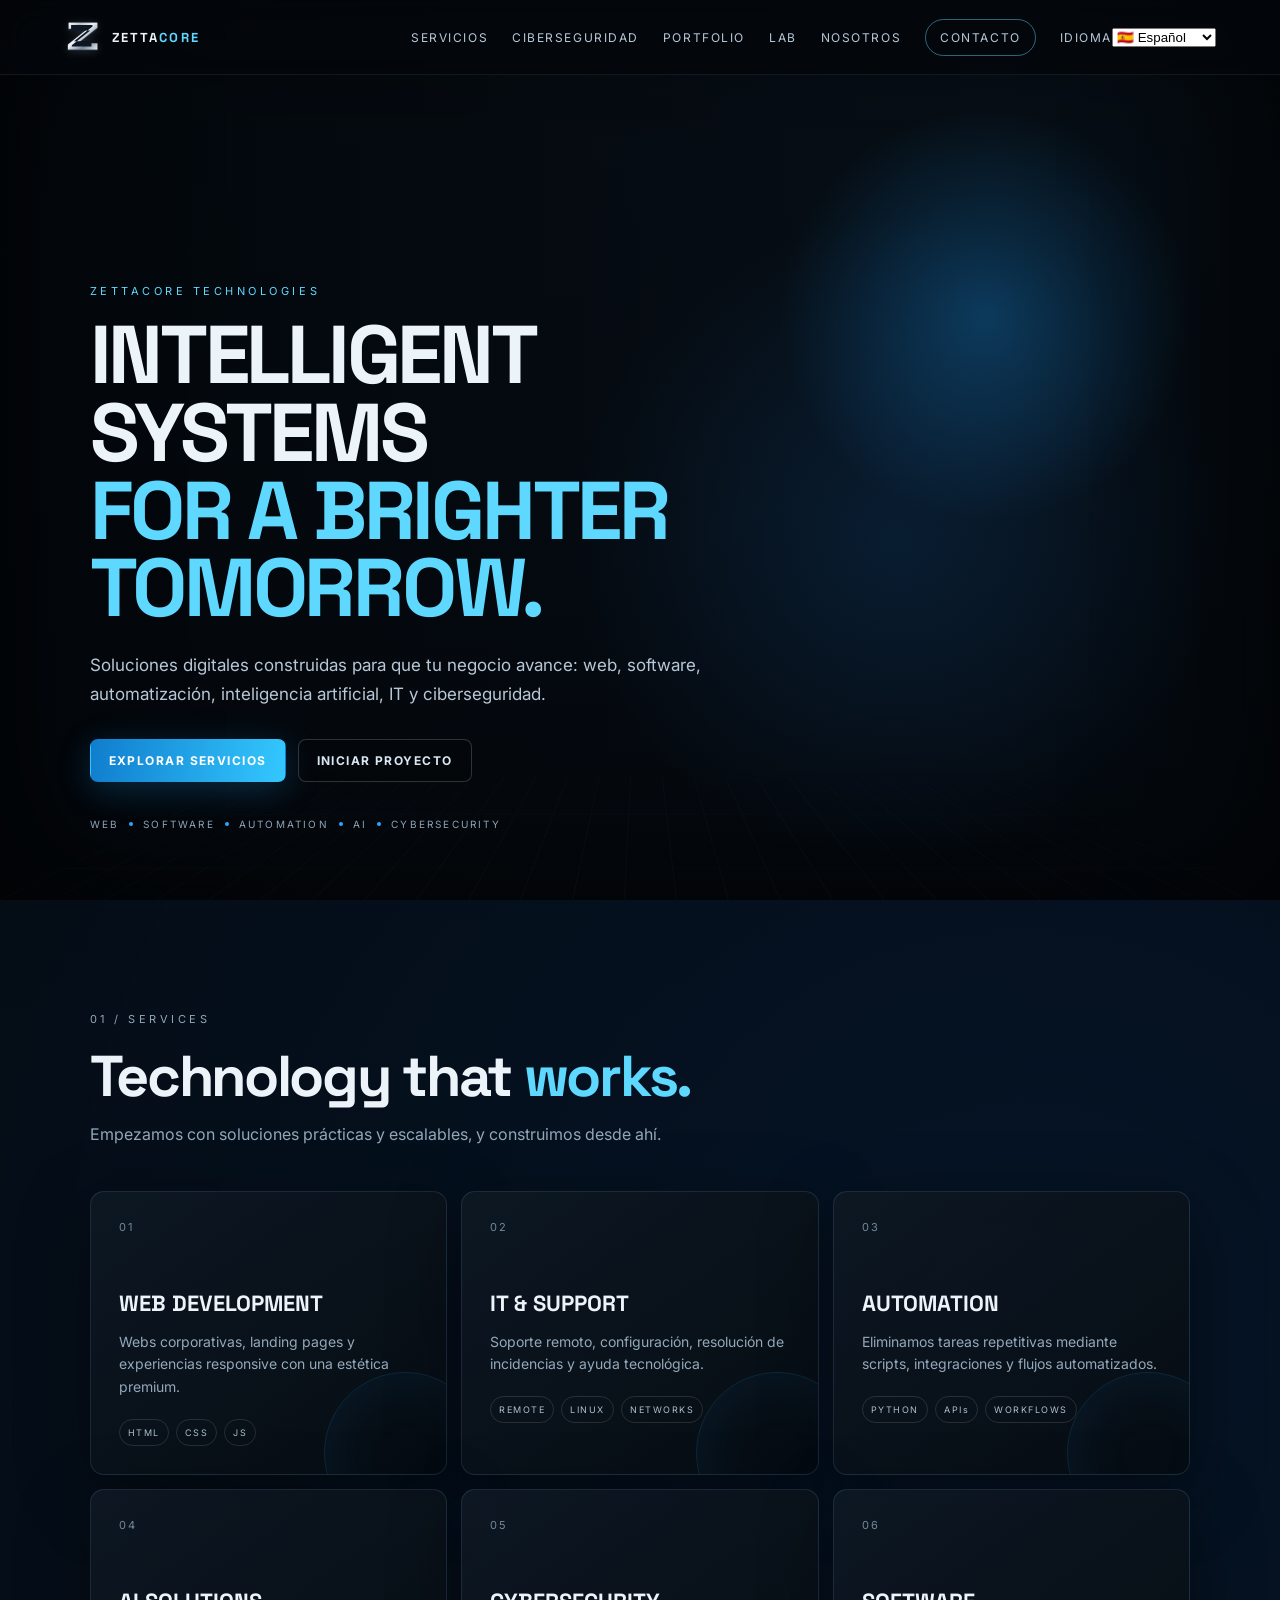
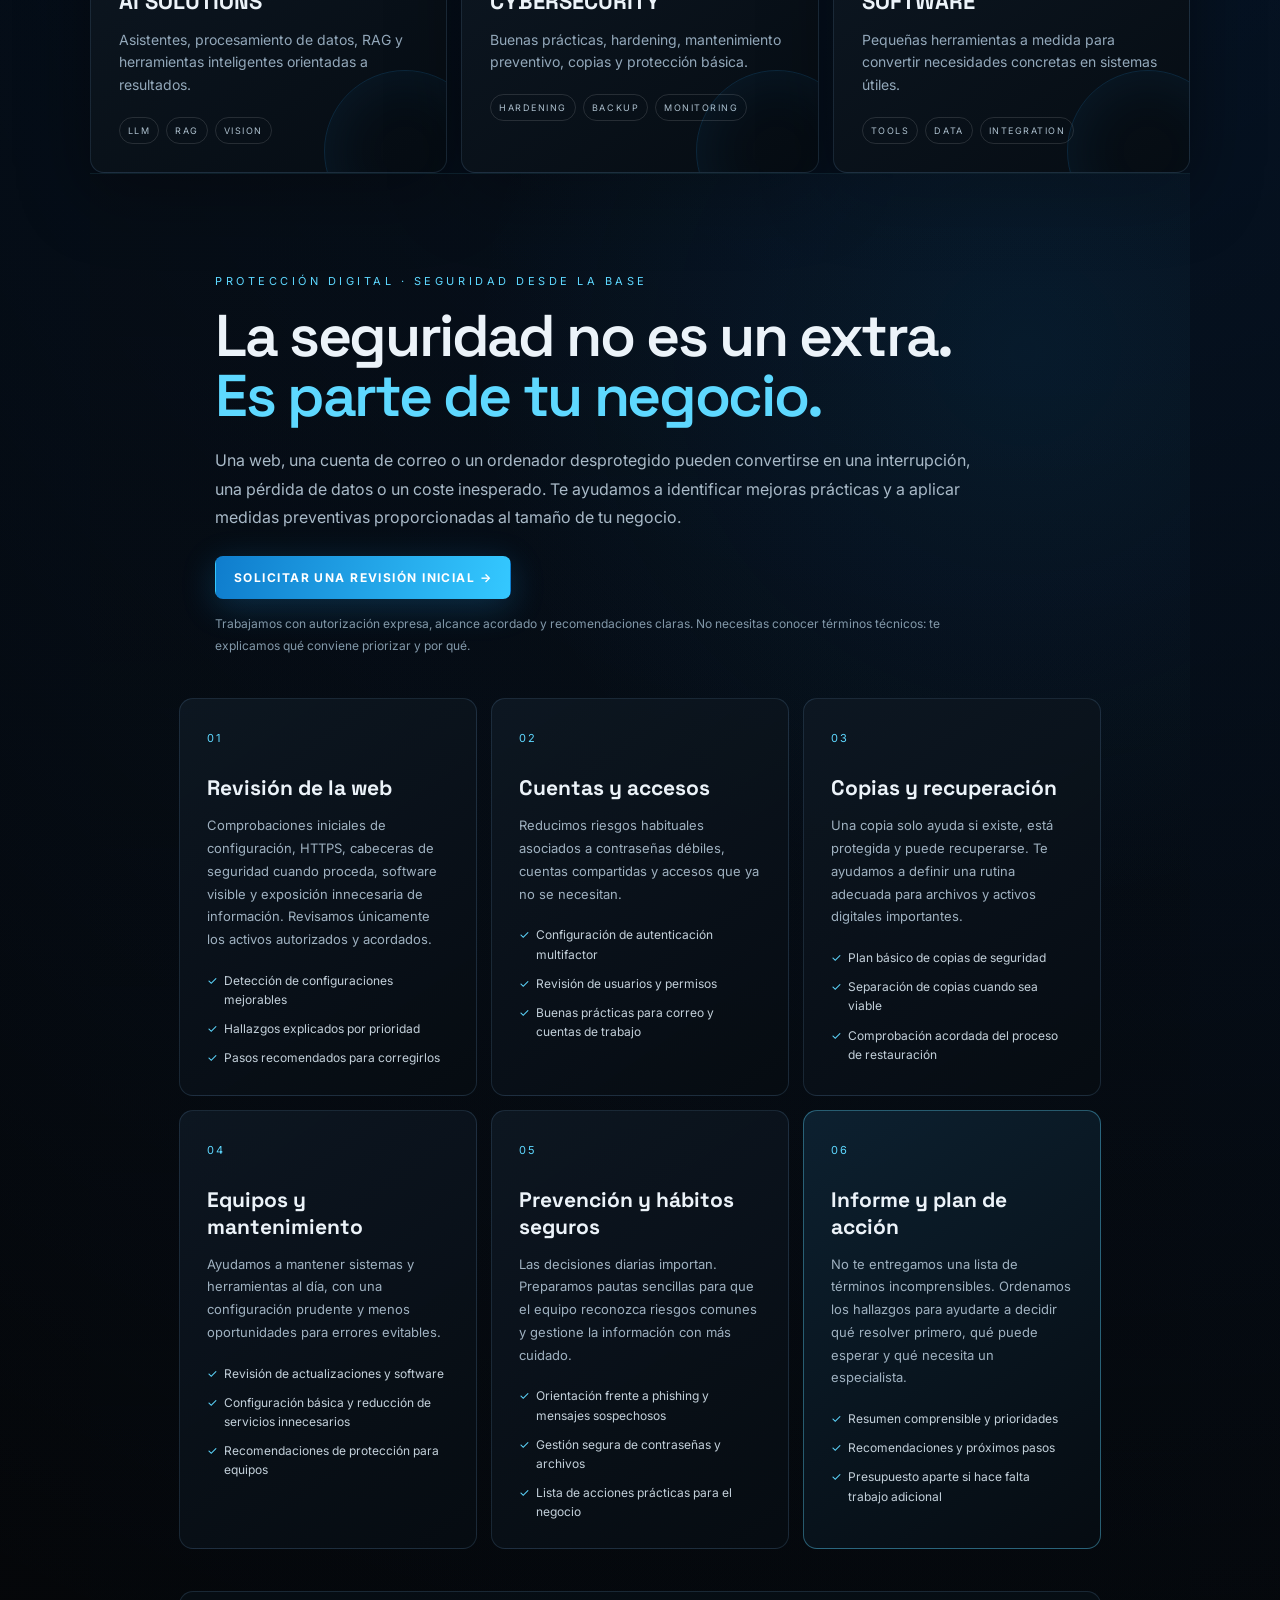
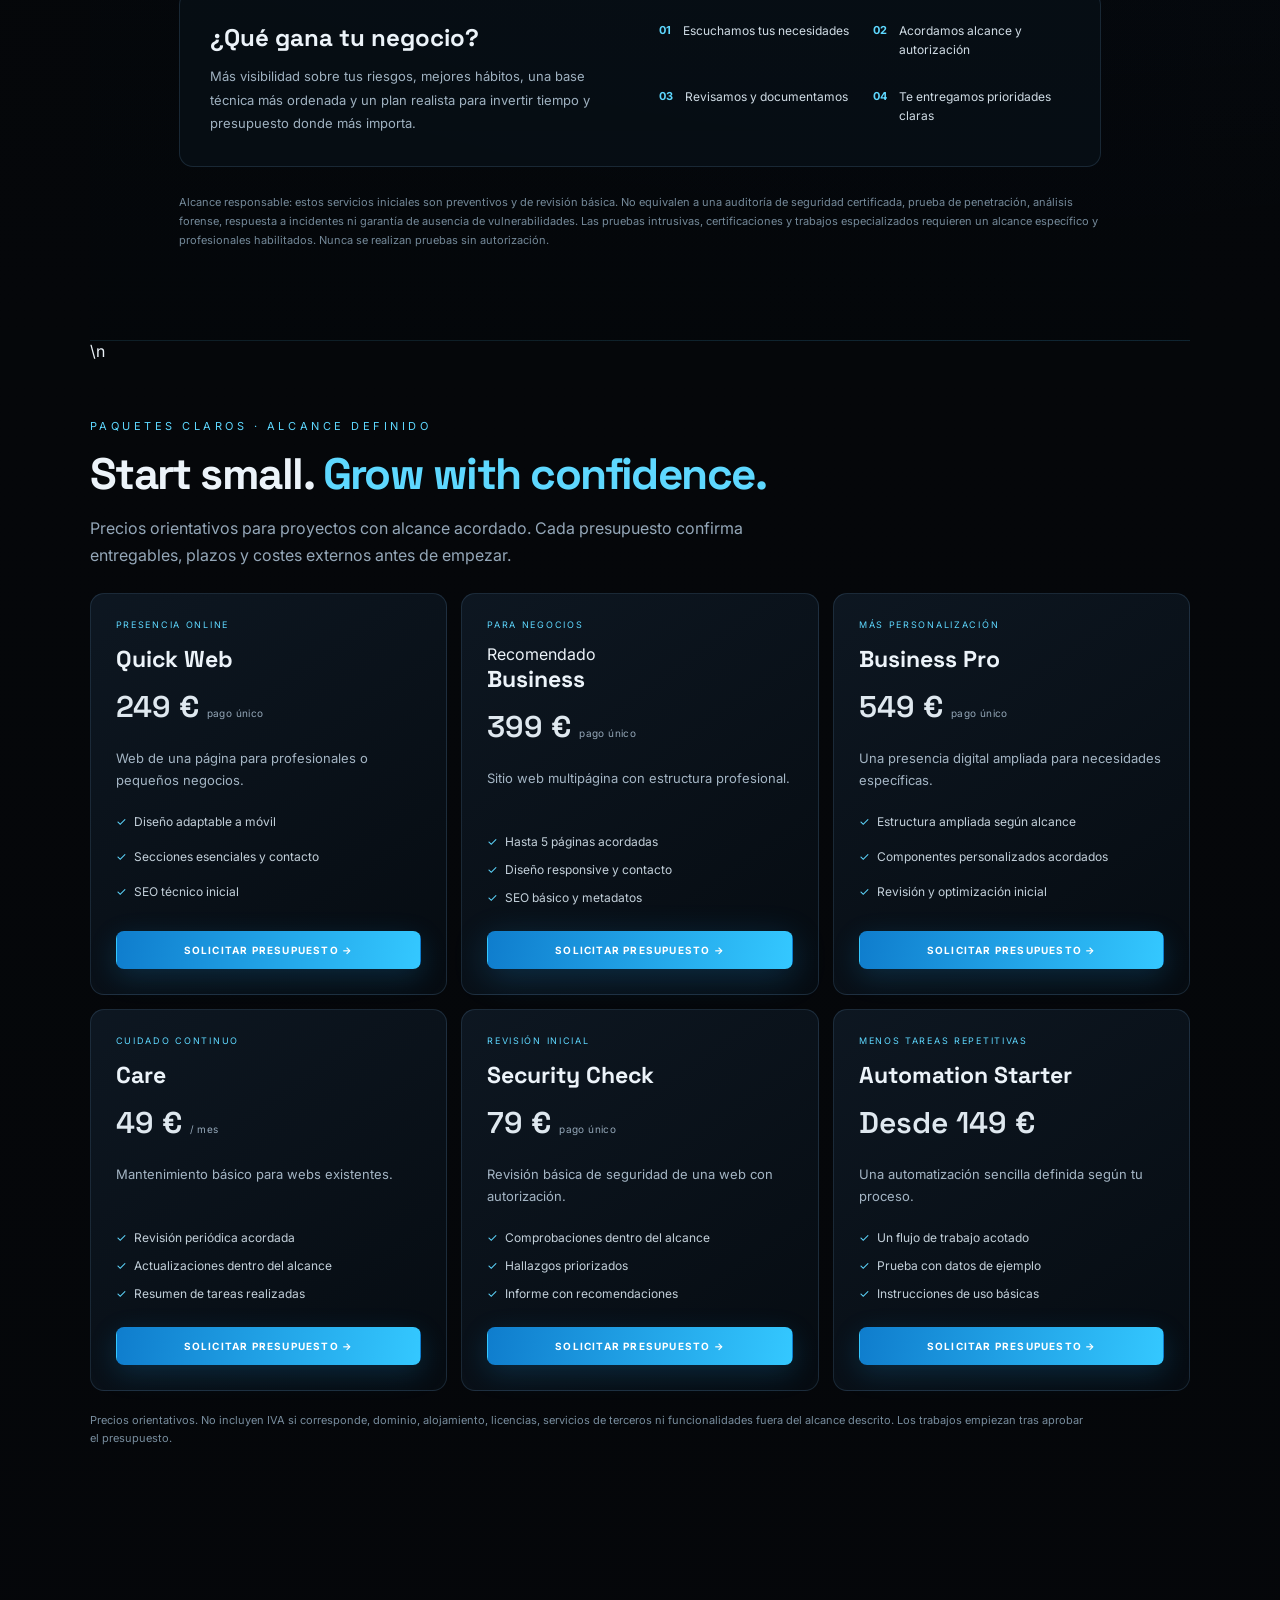
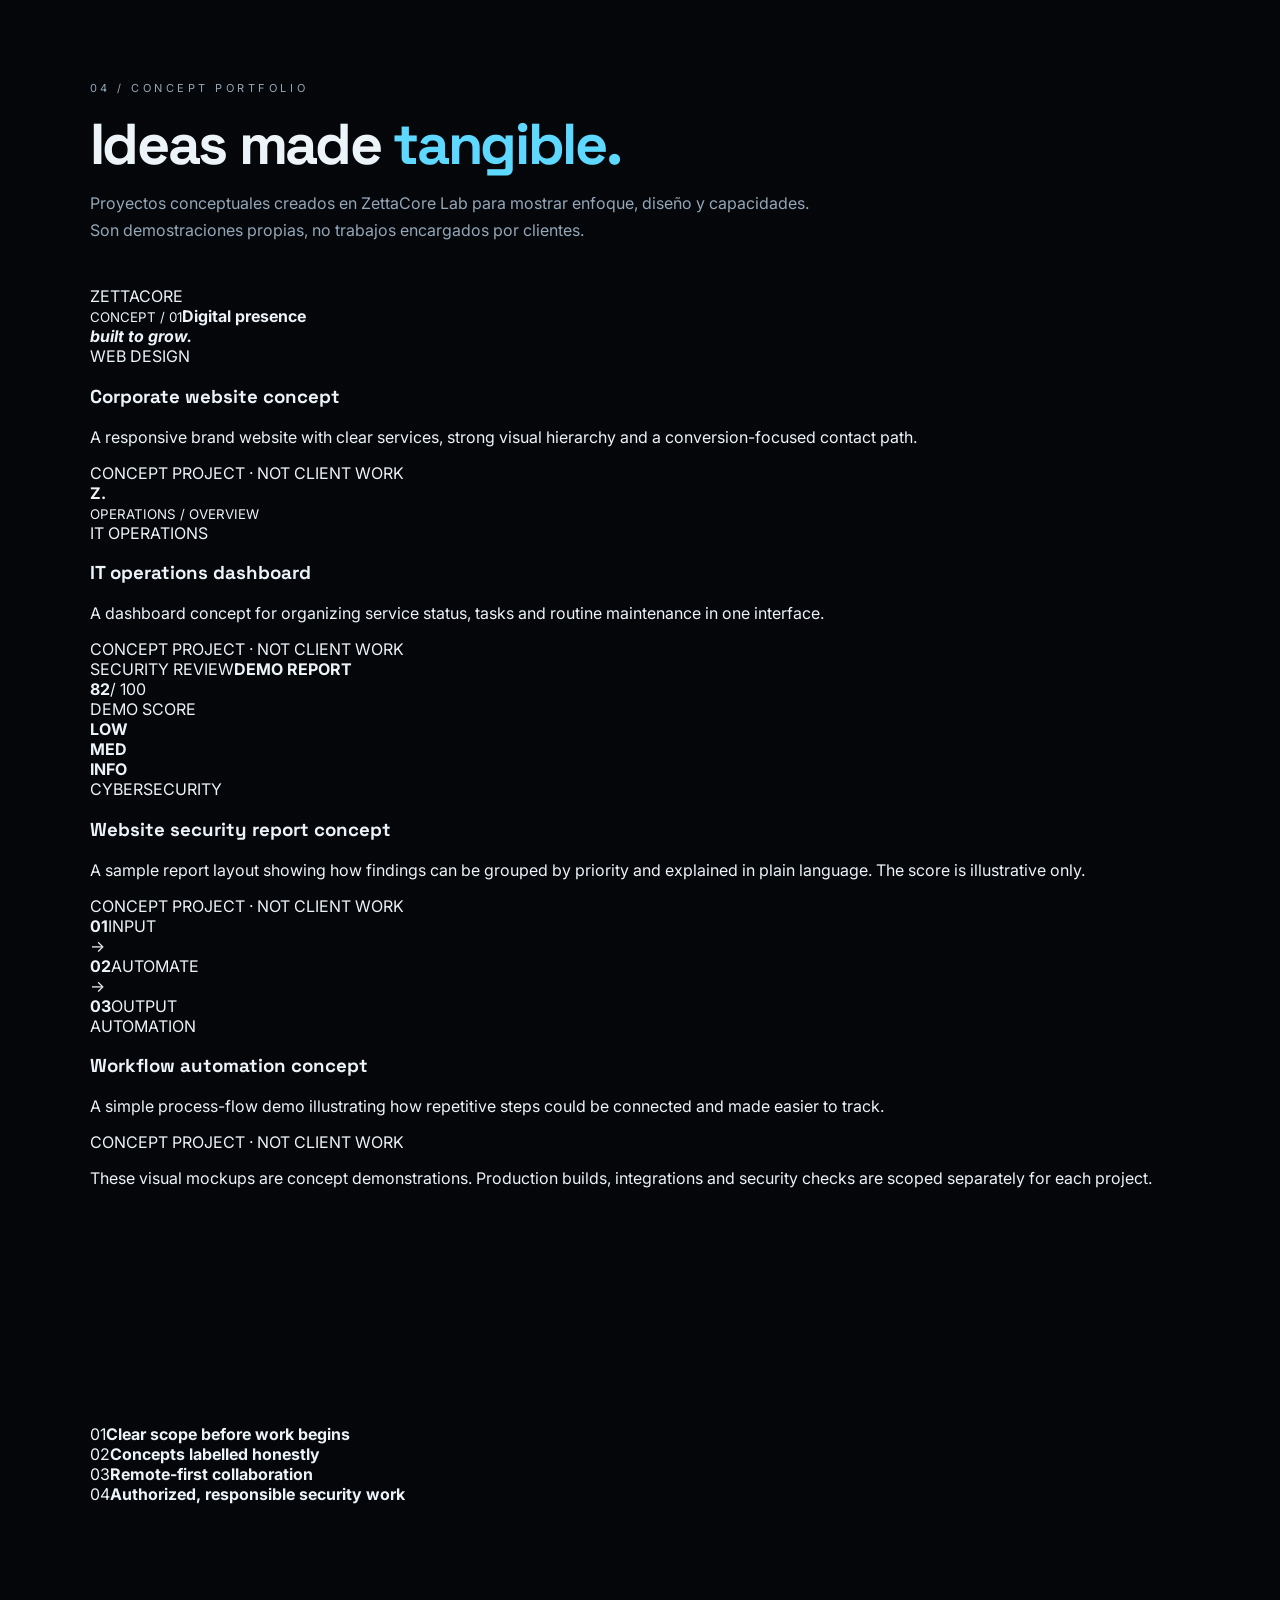
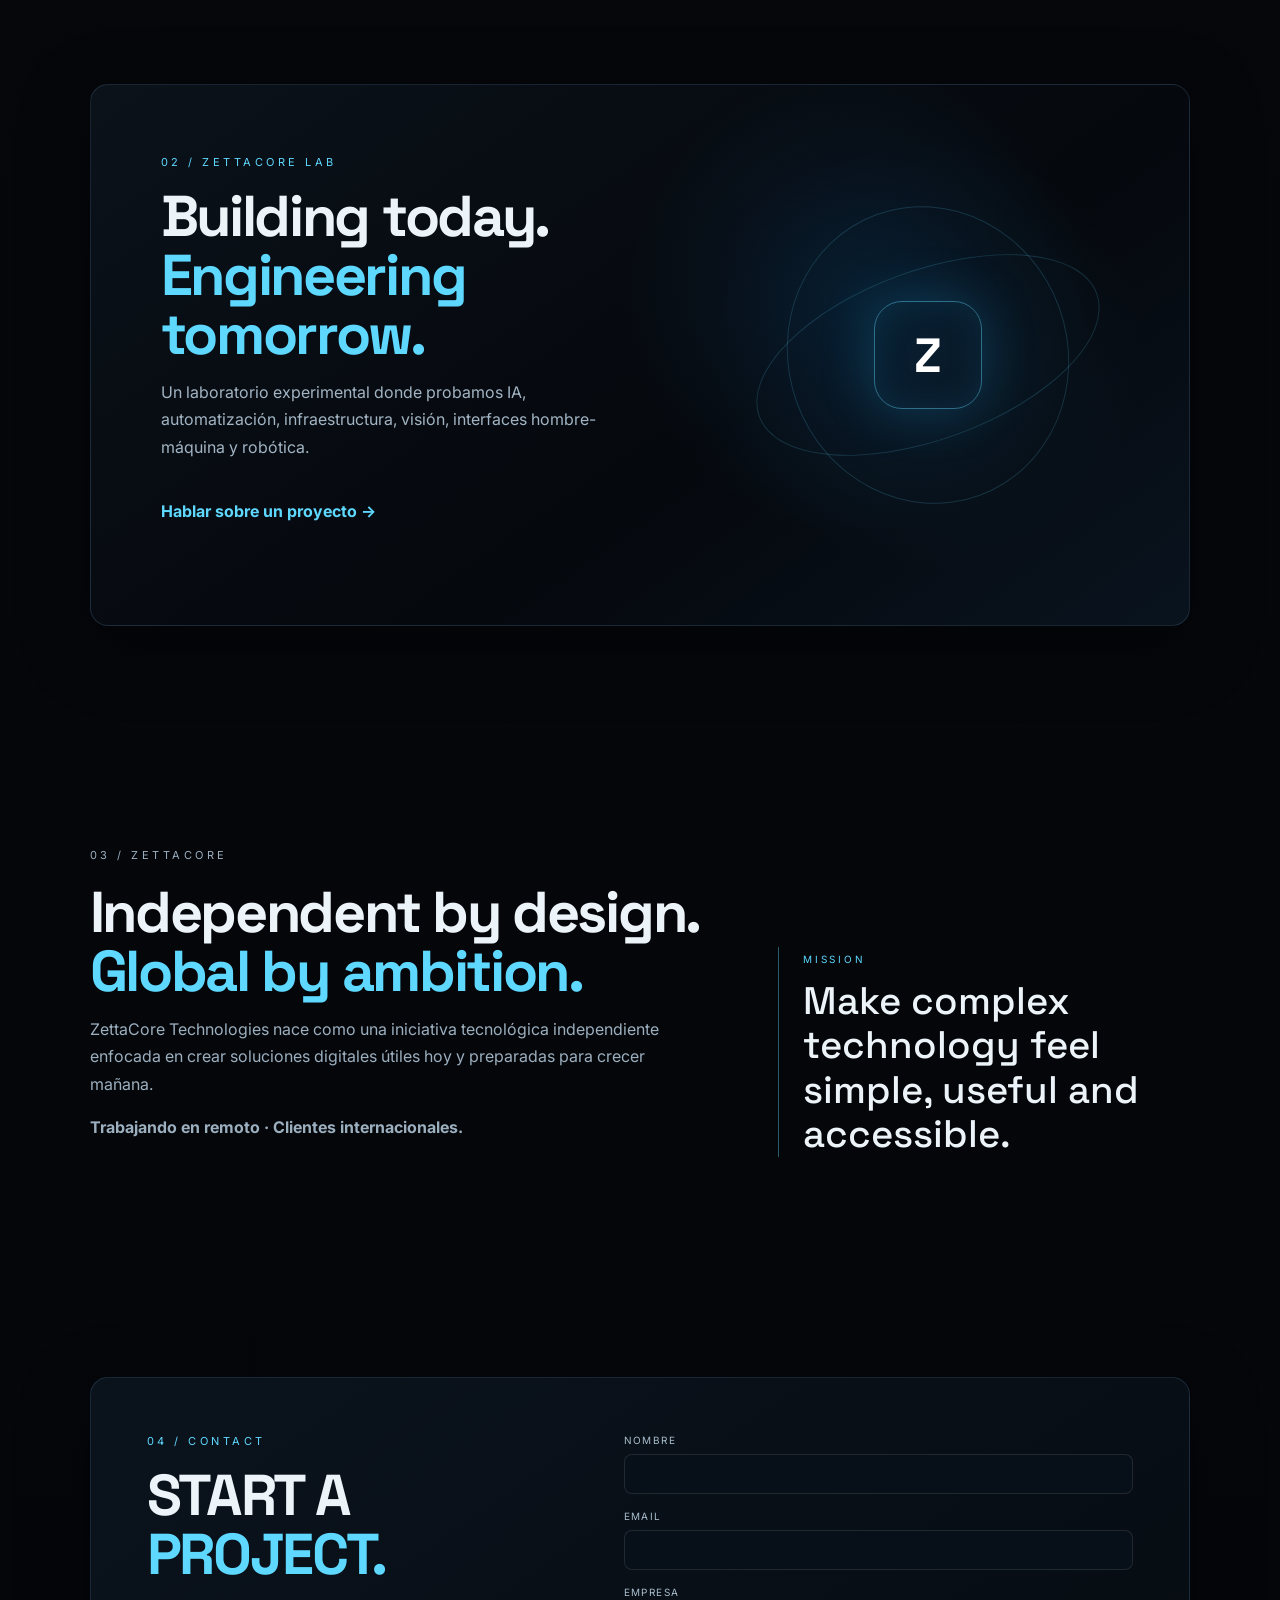
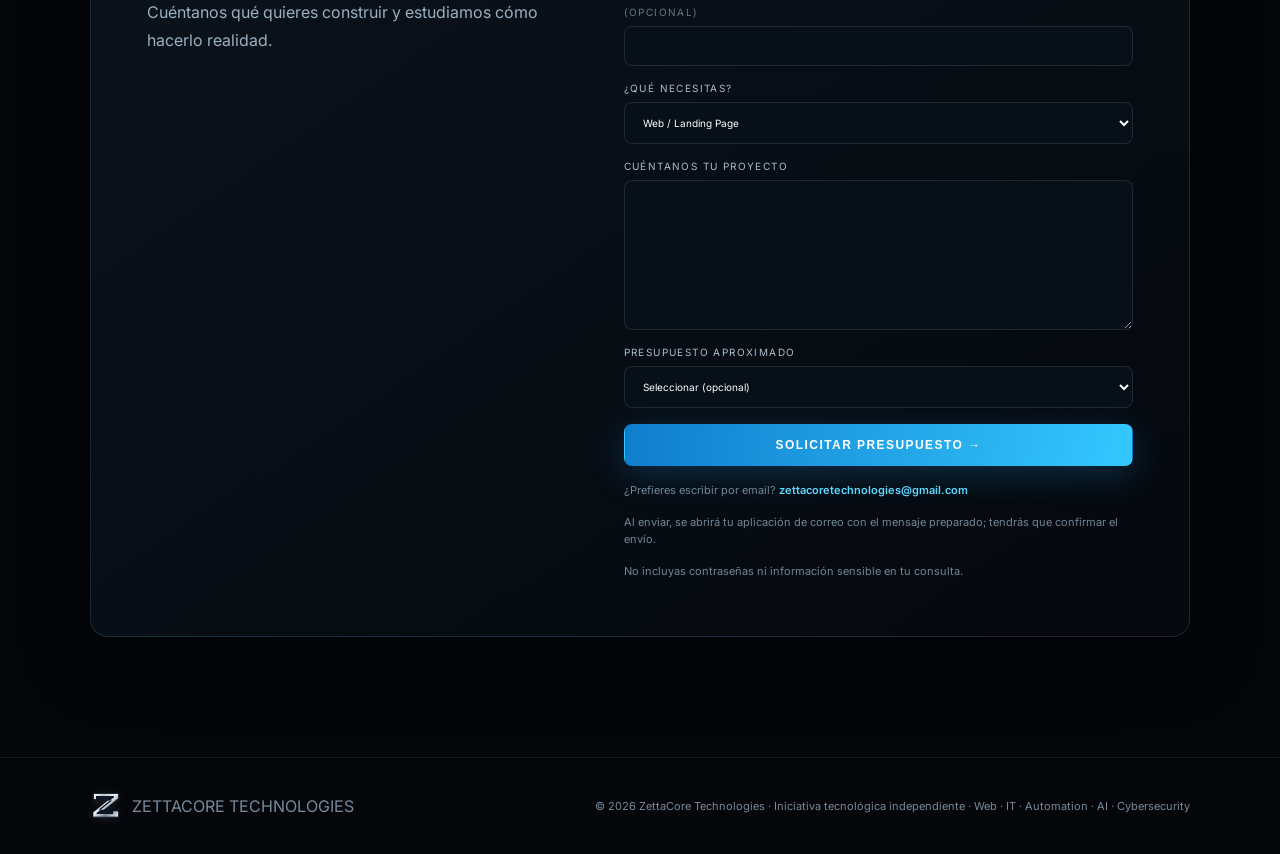
==== commit 4b745a2c: "Replace highlighted pricing card with subtle recommended label" ====
--- a/index.html
+++ b/index.html
@@ -13,7 +13,7 @@
 <section class="security-section" id="cybersecurity"><div class="security-intro"><p class="eyebrow" data-i18n="security.eyebrow">PROTECCIÓN DIGITAL · SEGURIDAD DESDE LA BASE</p><h2 data-i18n-html="security.title">La seguridad no es un extra.<br><span>Es parte de tu negocio.</span></h2><p data-i18n="security.intro">Una web, una cuenta de correo o un ordenador desprotegido pueden convertirse en una interrupción, una pérdida de datos o un coste inesperado. Te ayudamos a identificar mejoras prácticas y a aplicar medidas preventivas proporcionadas al tamaño de tu negocio.</p><a class="button primary" href="#contact" data-security-cta="true" data-i18n="security.cta">Solicitar una revisión inicial →</a><p class="security-note" data-i18n="security.note">Trabajamos con autorización expresa, alcance acordado y recomendaciones claras. No necesitas conocer términos técnicos: te explicamos qué conviene priorizar y por qué.</p></div><div class="security-grid"><article class="security-card"><span>01</span><h3 data-i18n="security.s1.title">Revisión de la web</h3><p data-i18n="security.s1.copy">Comprobaciones iniciales de configuración, HTTPS, cabeceras de seguridad cuando proceda, software visible y exposición innecesaria de información. Revisamos únicamente los activos autorizados y acordados.</p><ul><li data-i18n="security.s1.b1">Detección de configuraciones mejorables</li><li data-i18n="security.s1.b2">Hallazgos explicados por prioridad</li><li data-i18n="security.s1.b3">Pasos recomendados para corregirlos</li></ul></article><article class="security-card"><span>02</span><h3 data-i18n="security.s2.title">Cuentas y accesos</h3><p data-i18n="security.s2.copy">Reducimos riesgos habituales asociados a contraseñas débiles, cuentas compartidas y accesos que ya no se necesitan.</p><ul><li data-i18n="security.s2.b1">Configuración de autenticación multifactor</li><li data-i18n="security.s2.b2">Revisión de usuarios y permisos</li><li data-i18n="security.s2.b3">Buenas prácticas para correo y cuentas de trabajo</li></ul></article><article class="security-card"><span>03</span><h3 data-i18n="security.s3.title">Copias y recuperación</h3><p data-i18n="security.s3.copy">Una copia solo ayuda si existe, está protegida y puede recuperarse. Te ayudamos a definir una rutina adecuada para archivos y activos digitales importantes.</p><ul><li data-i18n="security.s3.b1">Plan básico de copias de seguridad</li><li data-i18n="security.s3.b2">Separación de copias cuando sea viable</li><li data-i18n="security.s3.b3">Comprobación acordada del proceso de restauración</li></ul></article><article class="security-card"><span>04</span><h3 data-i18n="security.s4.title">Equipos y mantenimiento</h3><p data-i18n="security.s4.copy">Ayudamos a mantener sistemas y herramientas al día, con una configuración prudente y menos oportunidades para errores evitables.</p><ul><li data-i18n="security.s4.b1">Revisión de actualizaciones y software</li><li data-i18n="security.s4.b2">Configuración básica y reducción de servicios innecesarios</li><li data-i18n="security.s4.b3">Recomendaciones de protección para equipos</li></ul></article><article class="security-card"><span>05</span><h3 data-i18n="security.s5.title">Prevención y hábitos seguros</h3><p data-i18n="security.s5.copy">Las decisiones diarias importan. Preparamos pautas sencillas para que el equipo reconozca riesgos comunes y gestione la información con más cuidado.</p><ul><li data-i18n="security.s5.b1">Orientación frente a phishing y mensajes sospechosos</li><li data-i18n="security.s5.b2">Gestión segura de contraseñas y archivos</li><li data-i18n="security.s5.b3">Lista de acciones prácticas para el negocio</li></ul></article><article class="security-card security-card-highlight"><span>06</span><h3 data-i18n="security.s6.title">Informe y plan de acción</h3><p data-i18n="security.s6.copy">No te entregamos una lista de términos incomprensibles. Ordenamos los hallazgos para ayudarte a decidir qué resolver primero, qué puede esperar y qué necesita un especialista.</p><ul><li data-i18n="security.s6.b1">Resumen comprensible y prioridades</li><li data-i18n="security.s6.b2">Recomendaciones y próximos pasos</li><li data-i18n="security.s6.b3">Presupuesto aparte si hace falta trabajo adicional</li></ul></article></div><div class="security-bottom"><div><h3 data-i18n="security.why.title">¿Qué gana tu negocio?</h3><p data-i18n="security.why.copy">Más visibilidad sobre tus riesgos, mejores hábitos, una base técnica más ordenada y un plan realista para invertir tiempo y presupuesto donde más importa.</p></div><div class="security-steps"><div><b>01</b><span data-i18n="security.step1">Escuchamos tus necesidades</span></div><div><b>02</b><span data-i18n="security.step2">Acordamos alcance y autorización</span></div><div><b>03</b><span data-i18n="security.step3">Revisamos y documentamos</span></div><div><b>04</b><span data-i18n="security.step4">Te entregamos prioridades claras</span></div></div></div><p class="security-disclaimer" data-i18n="security.disclaimer">Alcance responsable: estos servicios iniciales son preventivos y de revisión básica. No equivalen a una auditoría de seguridad certificada, prueba de penetración, análisis forense, respuesta a incidentes ni garantía de ausencia de vulnerabilidades. Las pruebas intrusivas, certificaciones y trabajos especializados requieren un alcance específico y profesionales habilitados. Nunca se realizan pruebas sin autorización.</p></section>\n<div class="offer-heading"><p class="eyebrow" data-i18n="offers.eyebrow">PAQUETES CLAROS · ALCANCE DEFINIDO</p><h3 data-i18n-html="offers.title">Start small. <span>Grow with confidence.</span></h3><p data-i18n="offers.copy">Precios orientativos para proyectos con alcance acordado. Cada presupuesto confirma entregables, plazos y costes externos antes de empezar.</p></div>
 <div class="offer-grid">
 <article class="offer-card"><p class="offer-kicker" data-i18n="offers.quick.kicker">PRESENCIA ONLINE</p><h3 data-i18n="offers.quick.title">Quick Web</h3><p class="offer-price">249 € <small data-i18n="offers.once">pago único</small></p><p data-i18n="offers.quick.copy">Web de una página para profesionales o pequeños negocios.</p><ul><li data-i18n="offers.quick.b1">Diseño adaptable a móvil</li><li data-i18n="offers.quick.b2">Secciones esenciales y contacto</li><li data-i18n="offers.quick.b3">SEO técnico inicial</li></ul><a class="button ghost" href="#contact" data-offer="Quick Web — 249 €" data-i18n="offers.cta">Solicitar presupuesto →</a></article>
-<article class="offer-card featured"><p class="offer-kicker" data-i18n="offers.business.kicker">PARA NEGOCIOS</p><h3 data-i18n="offers.business.title">Business</h3><p class="offer-price">399 € <small data-i18n="offers.once">pago único</small></p><p data-i18n="offers.business.copy">Sitio web multipágina con estructura profesional.</p><ul><li data-i18n="offers.business.b1">Hasta 5 páginas acordadas</li><li data-i18n="offers.business.b2">Diseño responsive y contacto</li><li data-i18n="offers.business.b3">SEO básico y metadatos</li></ul><a class="button primary" href="#contact" data-offer="Business — 399 €" data-i18n="offers.cta">Solicitar presupuesto →</a></article>
+<article class="offer-card"><div class="offer-card-top"><p class="offer-kicker" data-i18n="offers.business.kicker">PARA NEGOCIOS</p><span class="recommended-badge" data-i18n="offers.recommended">Recomendado</span></div><h3 data-i18n="offers.business.title">Business</h3><p class="offer-price">399 € <small data-i18n="offers.once">pago único</small></p><p data-i18n="offers.business.copy">Sitio web multipágina con estructura profesional.</p><ul><li data-i18n="offers.business.b1">Hasta 5 páginas acordadas</li><li data-i18n="offers.business.b2">Diseño responsive y contacto</li><li data-i18n="offers.business.b3">SEO básico y metadatos</li></ul><a class="button primary" href="#contact" data-offer="Business — 399 €" data-i18n="offers.cta">Solicitar presupuesto →</a></article>
 <article class="offer-card"><p class="offer-kicker" data-i18n="offers.pro.kicker">MÁS PERSONALIZACIÓN</p><h3 data-i18n="offers.pro.title">Business Pro</h3><p class="offer-price">549 € <small data-i18n="offers.once">pago único</small></p><p data-i18n="offers.pro.copy">Una presencia digital ampliada para necesidades específicas.</p><ul><li data-i18n="offers.pro.b1">Estructura ampliada según alcance</li><li data-i18n="offers.pro.b2">Componentes personalizados acordados</li><li data-i18n="offers.pro.b3">Revisión y optimización inicial</li></ul><a class="button ghost" href="#contact" data-offer="Business Pro — 549 €" data-i18n="offers.cta">Solicitar presupuesto →</a></article>
 <article class="offer-card"><p class="offer-kicker" data-i18n="offers.care.kicker">CUIDADO CONTINUO</p><h3 data-i18n="offers.care.title">Care</h3><p class="offer-price">49 € <small data-i18n="offers.month">/ mes</small></p><p data-i18n="offers.care.copy">Mantenimiento básico para webs existentes.</p><ul><li data-i18n="offers.care.b1">Revisión periódica acordada</li><li data-i18n="offers.care.b2">Actualizaciones dentro del alcance</li><li data-i18n="offers.care.b3">Resumen de tareas realizadas</li></ul><a class="button ghost" href="#contact" data-offer="Care — 49 €/mes" data-i18n="offers.cta">Solicitar presupuesto →</a></article>
 <article class="offer-card"><p class="offer-kicker" data-i18n="offers.security.kicker">REVISIÓN INICIAL</p><h3 data-i18n="offers.security.title">Security Check</h3><p class="offer-price">79 € <small data-i18n="offers.once">pago único</small></p><p data-i18n="offers.security.copy">Revisión básica de seguridad de una web con autorización.</p><ul><li data-i18n="offers.security.b1">Comprobaciones dentro del alcance</li><li data-i18n="offers.security.b2">Hallazgos priorizados</li><li data-i18n="offers.security.b3">Informe con recomendaciones</li></ul><a class="button ghost" href="#contact" data-offer="Security Check — 79 €" data-i18n="offers.cta">Solicitar presupuesto →</a></article>
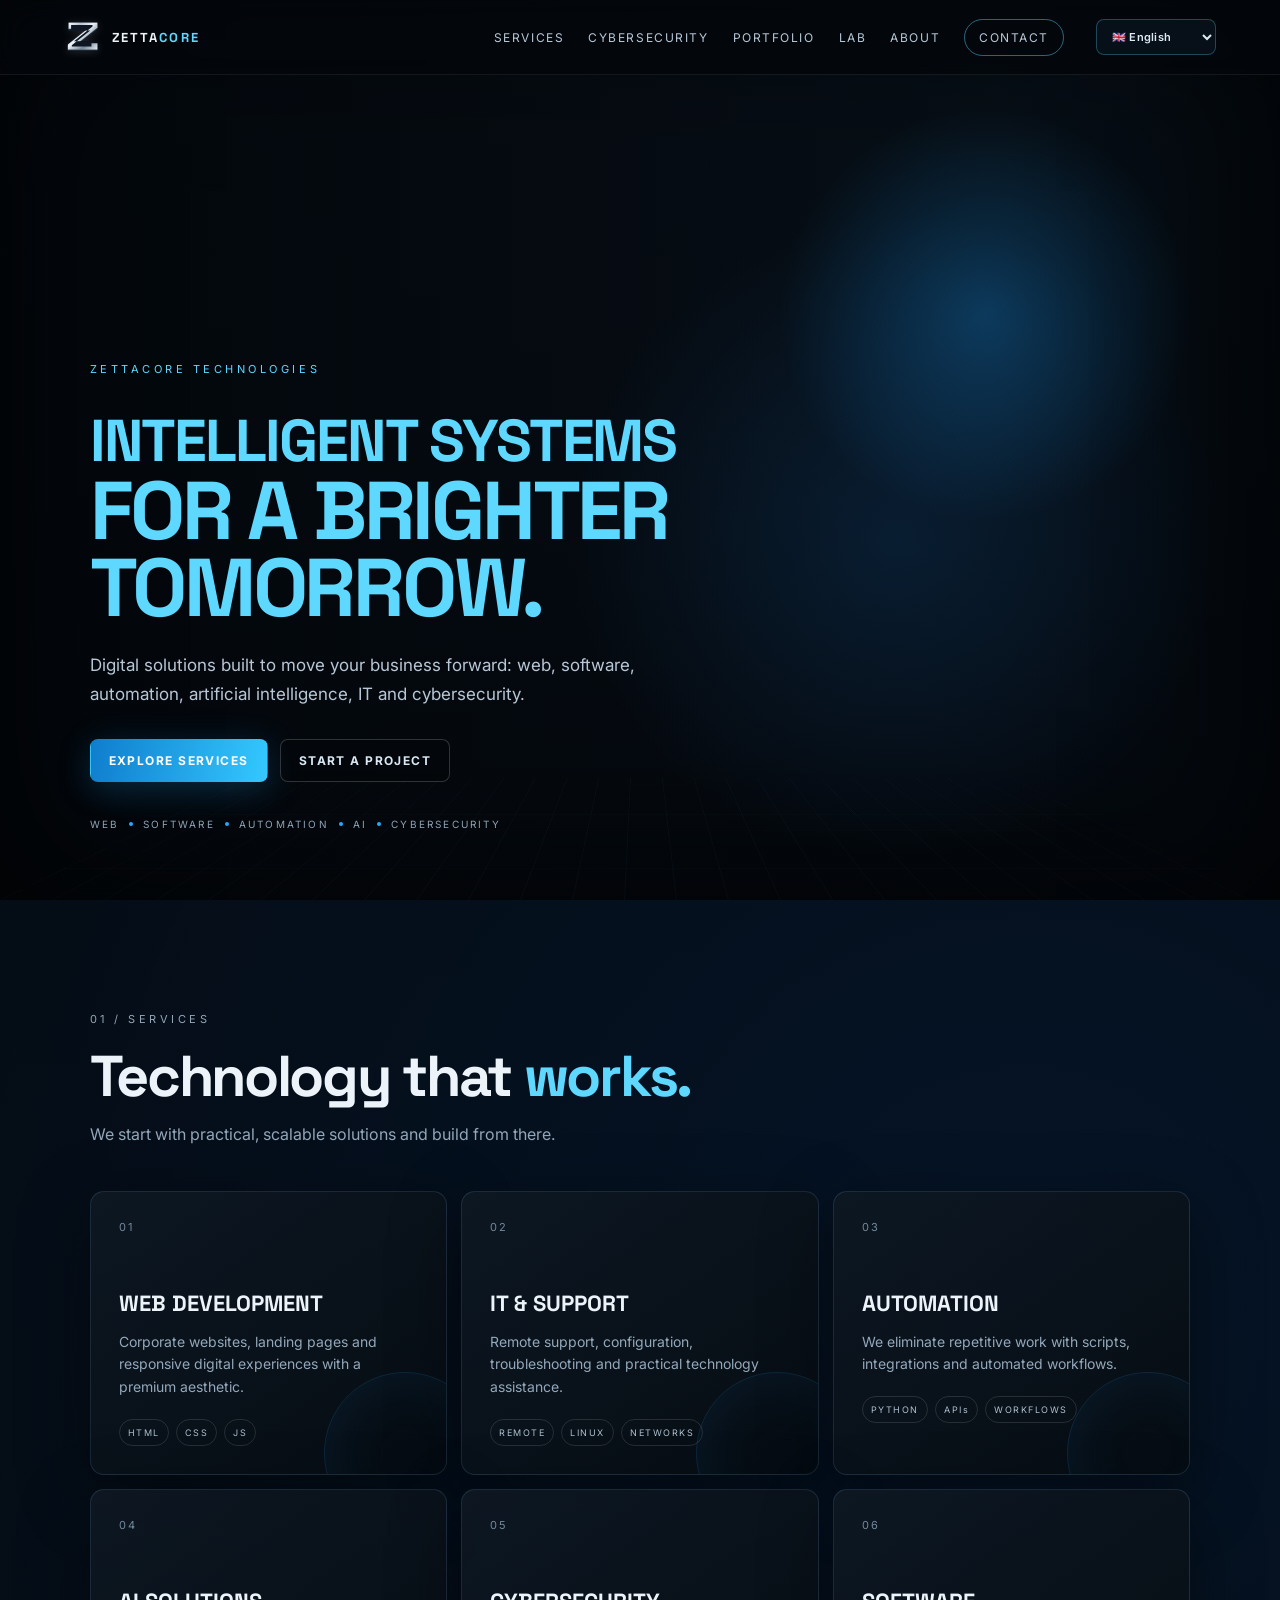
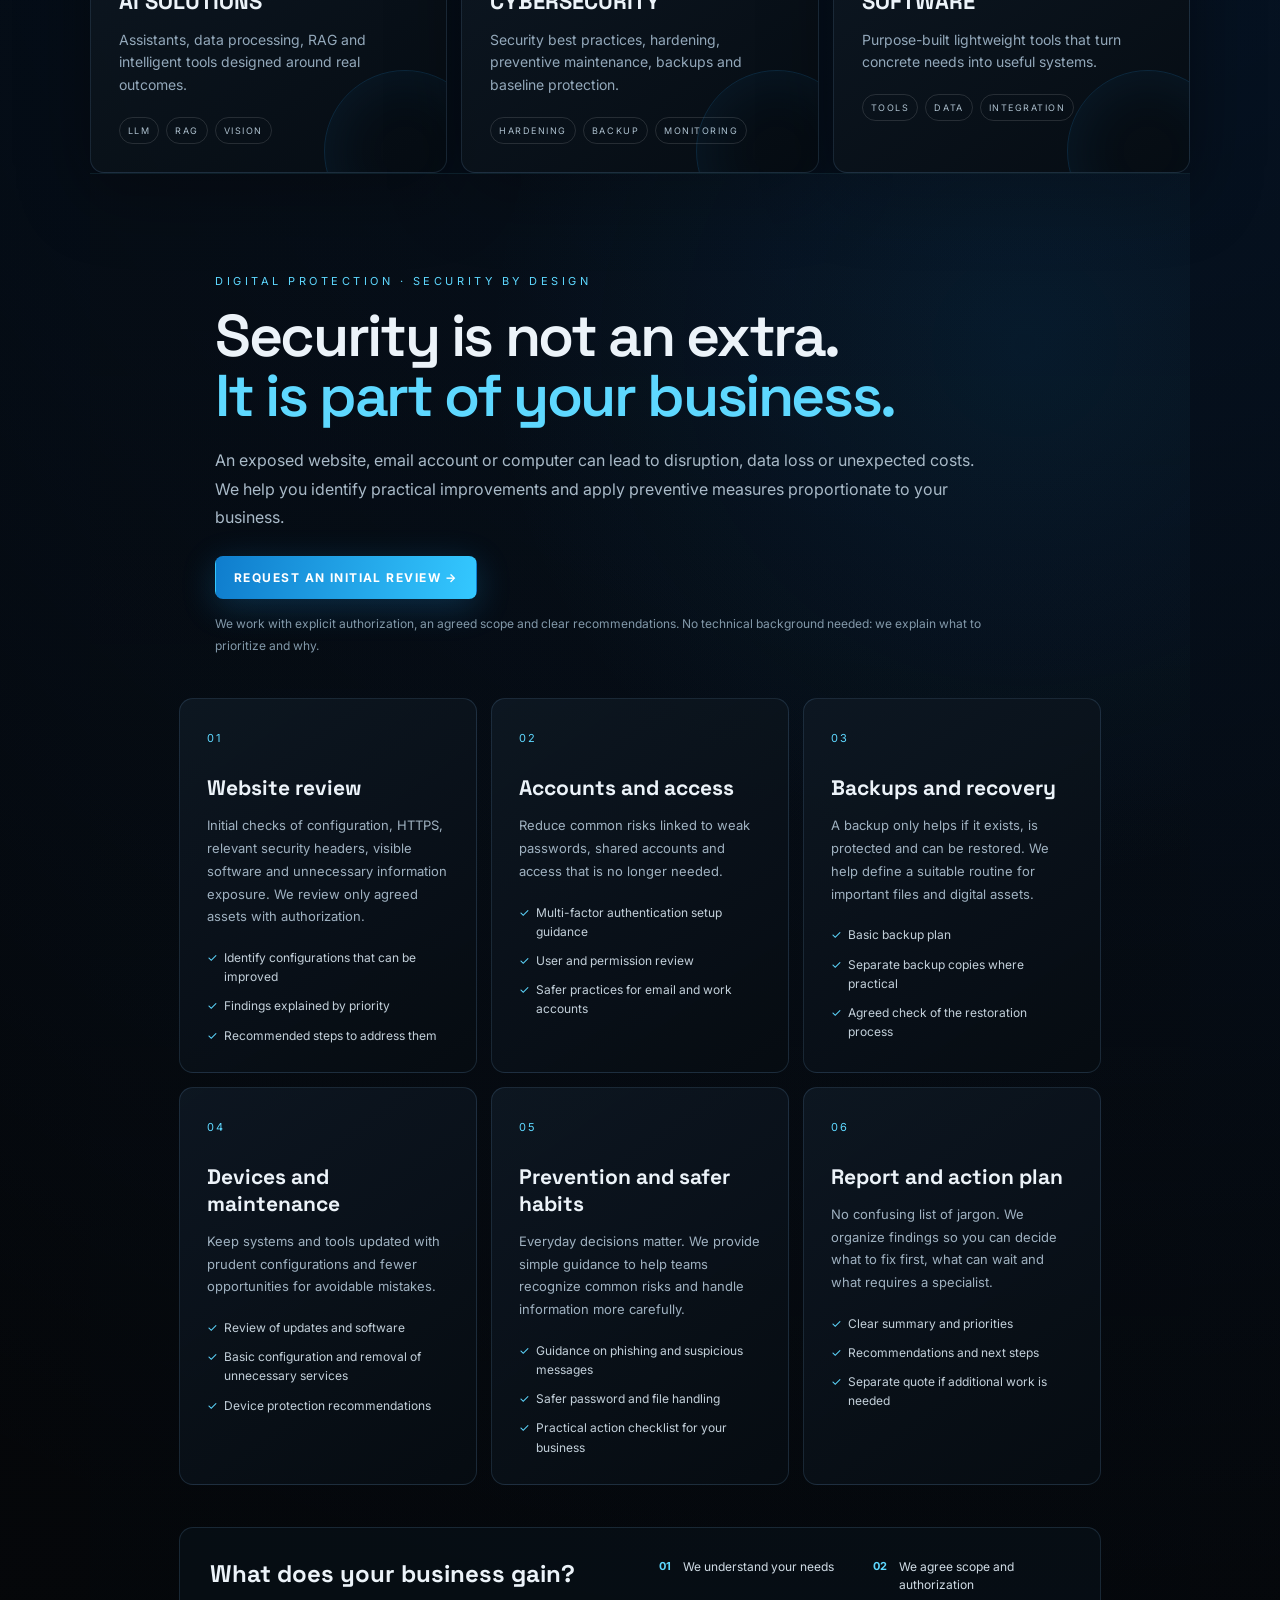
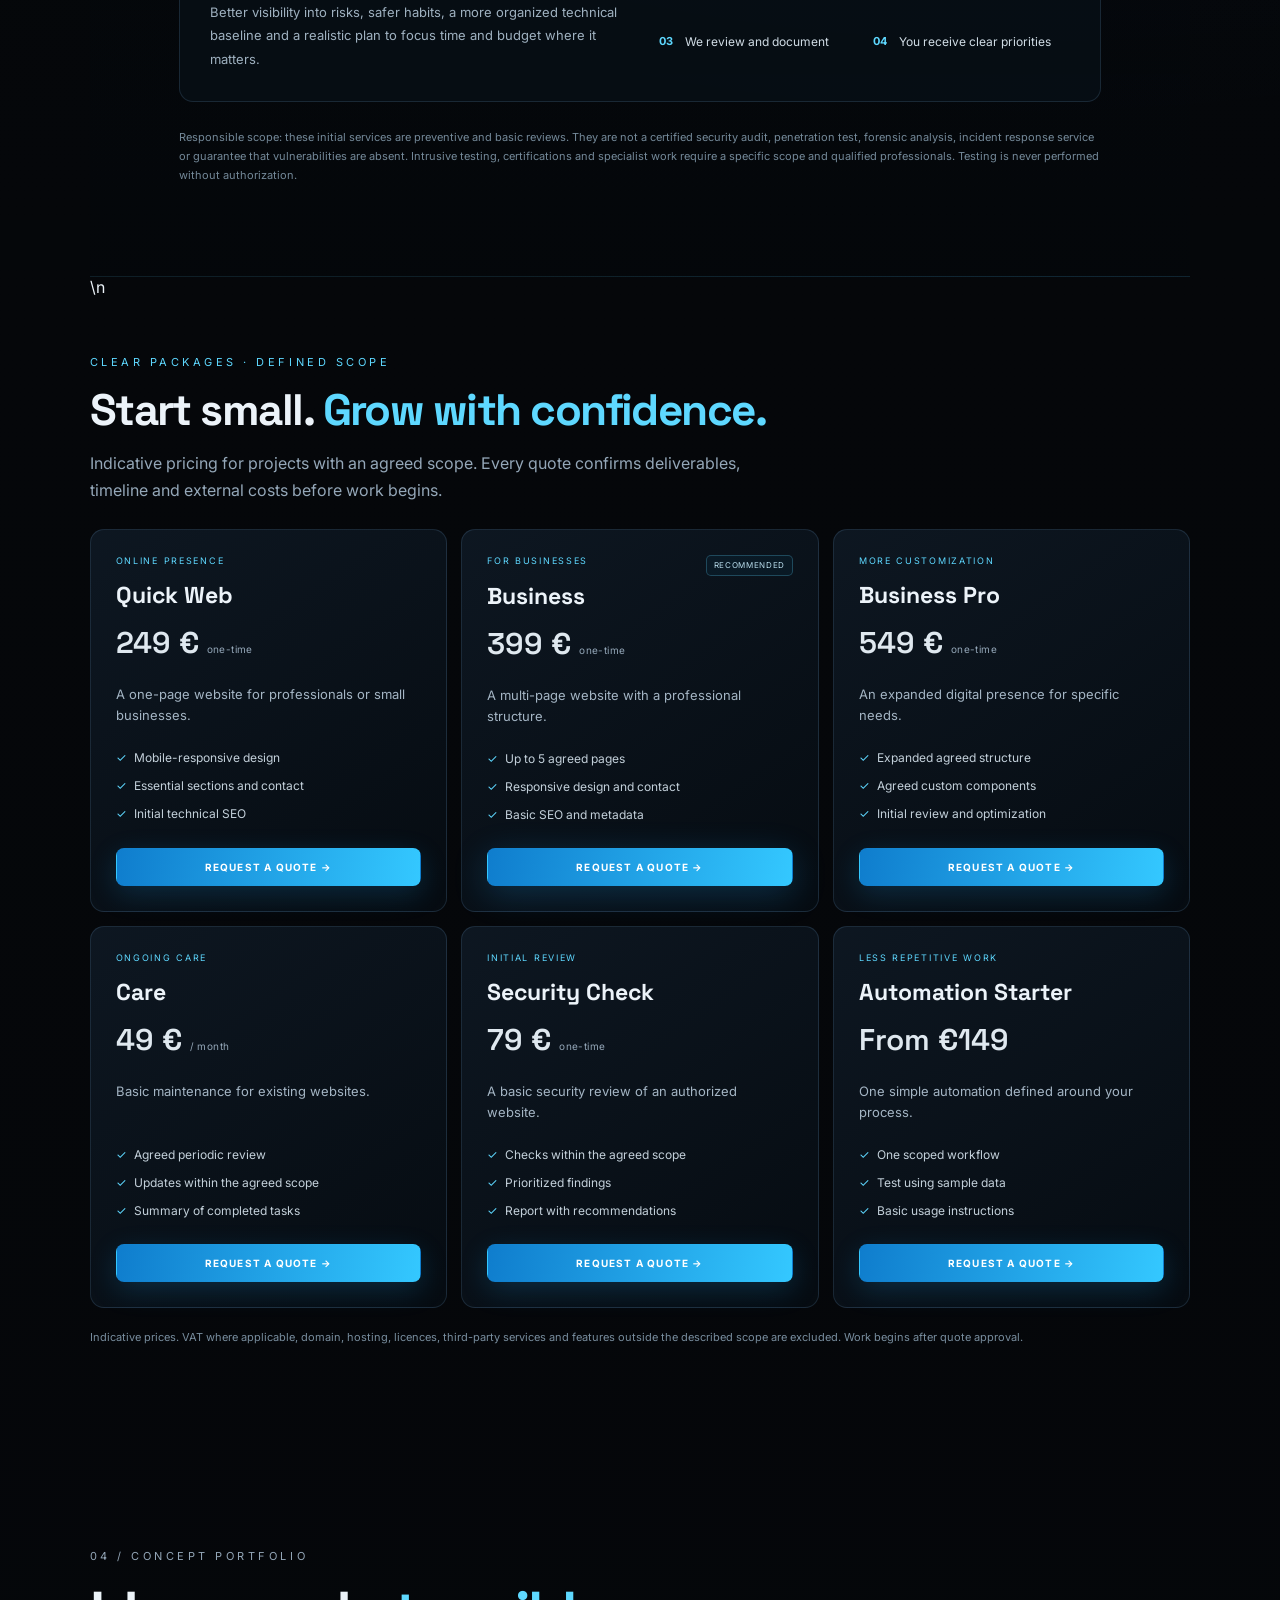
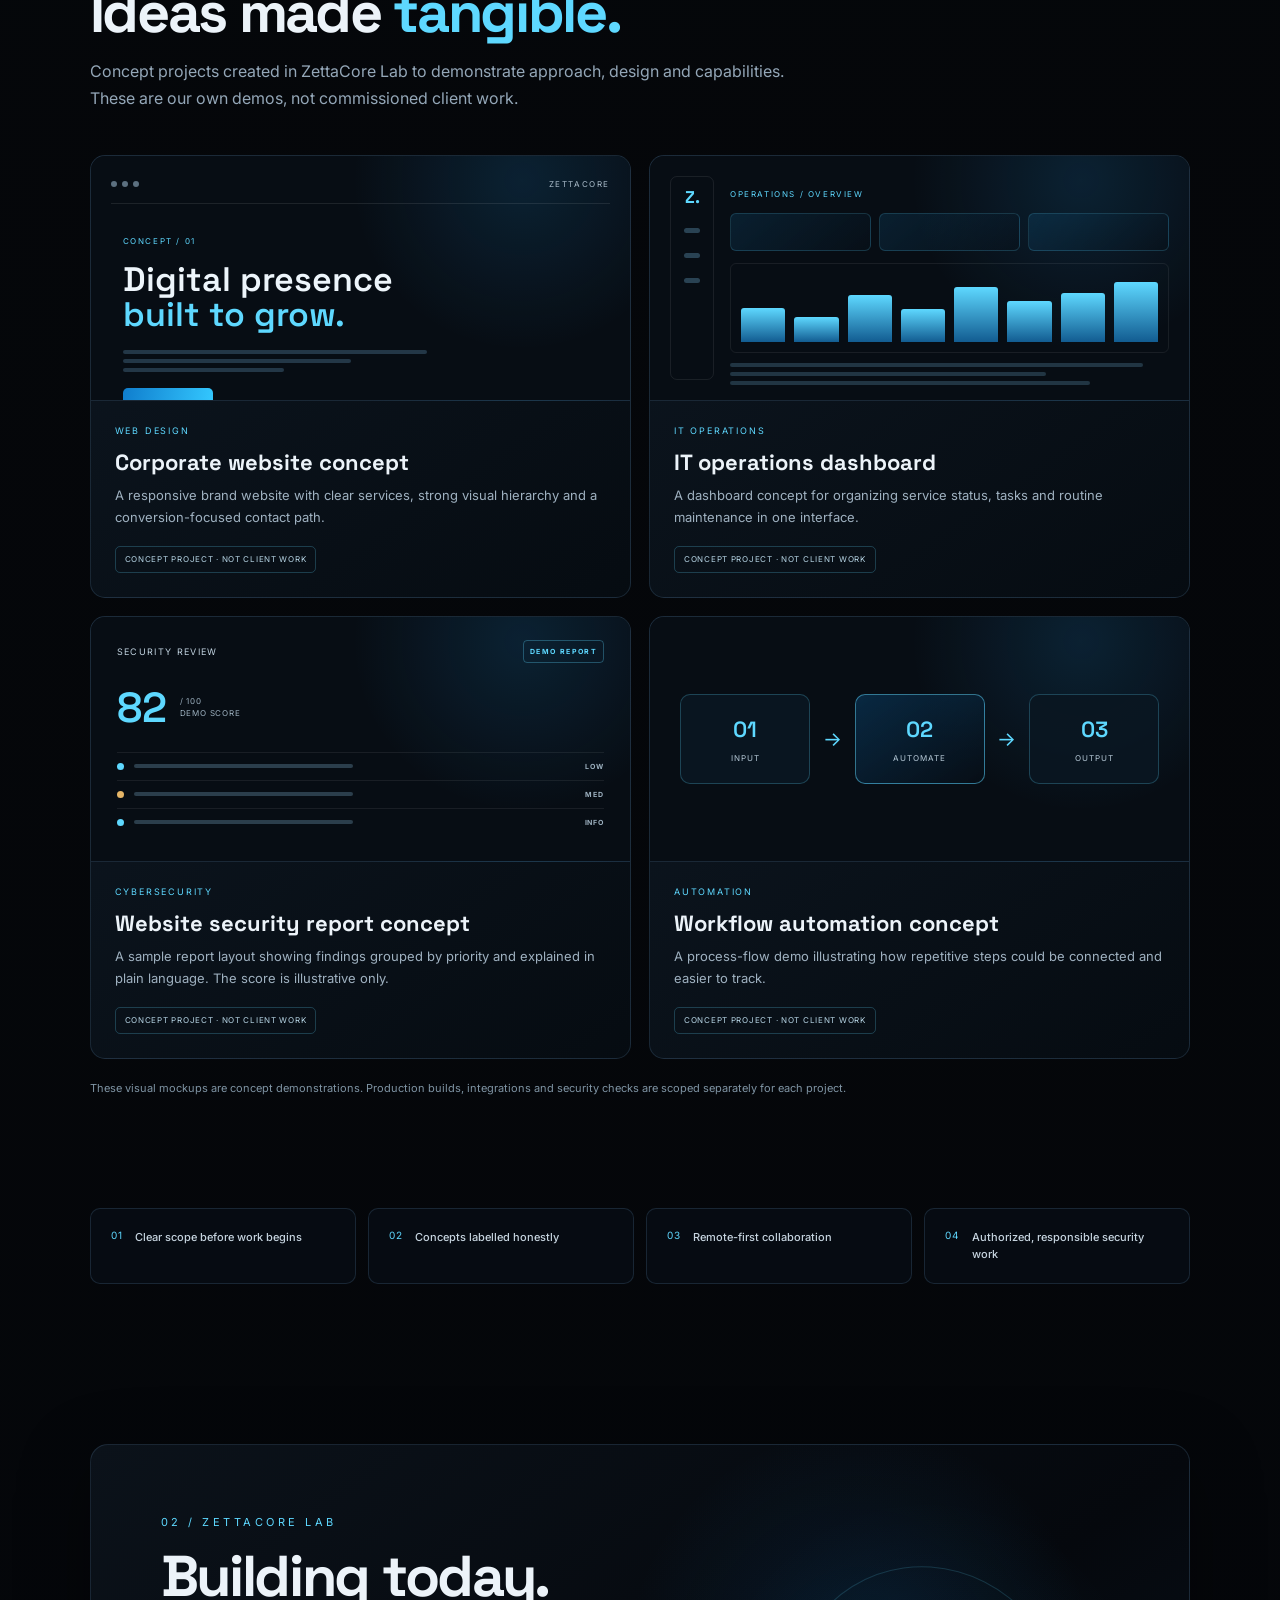
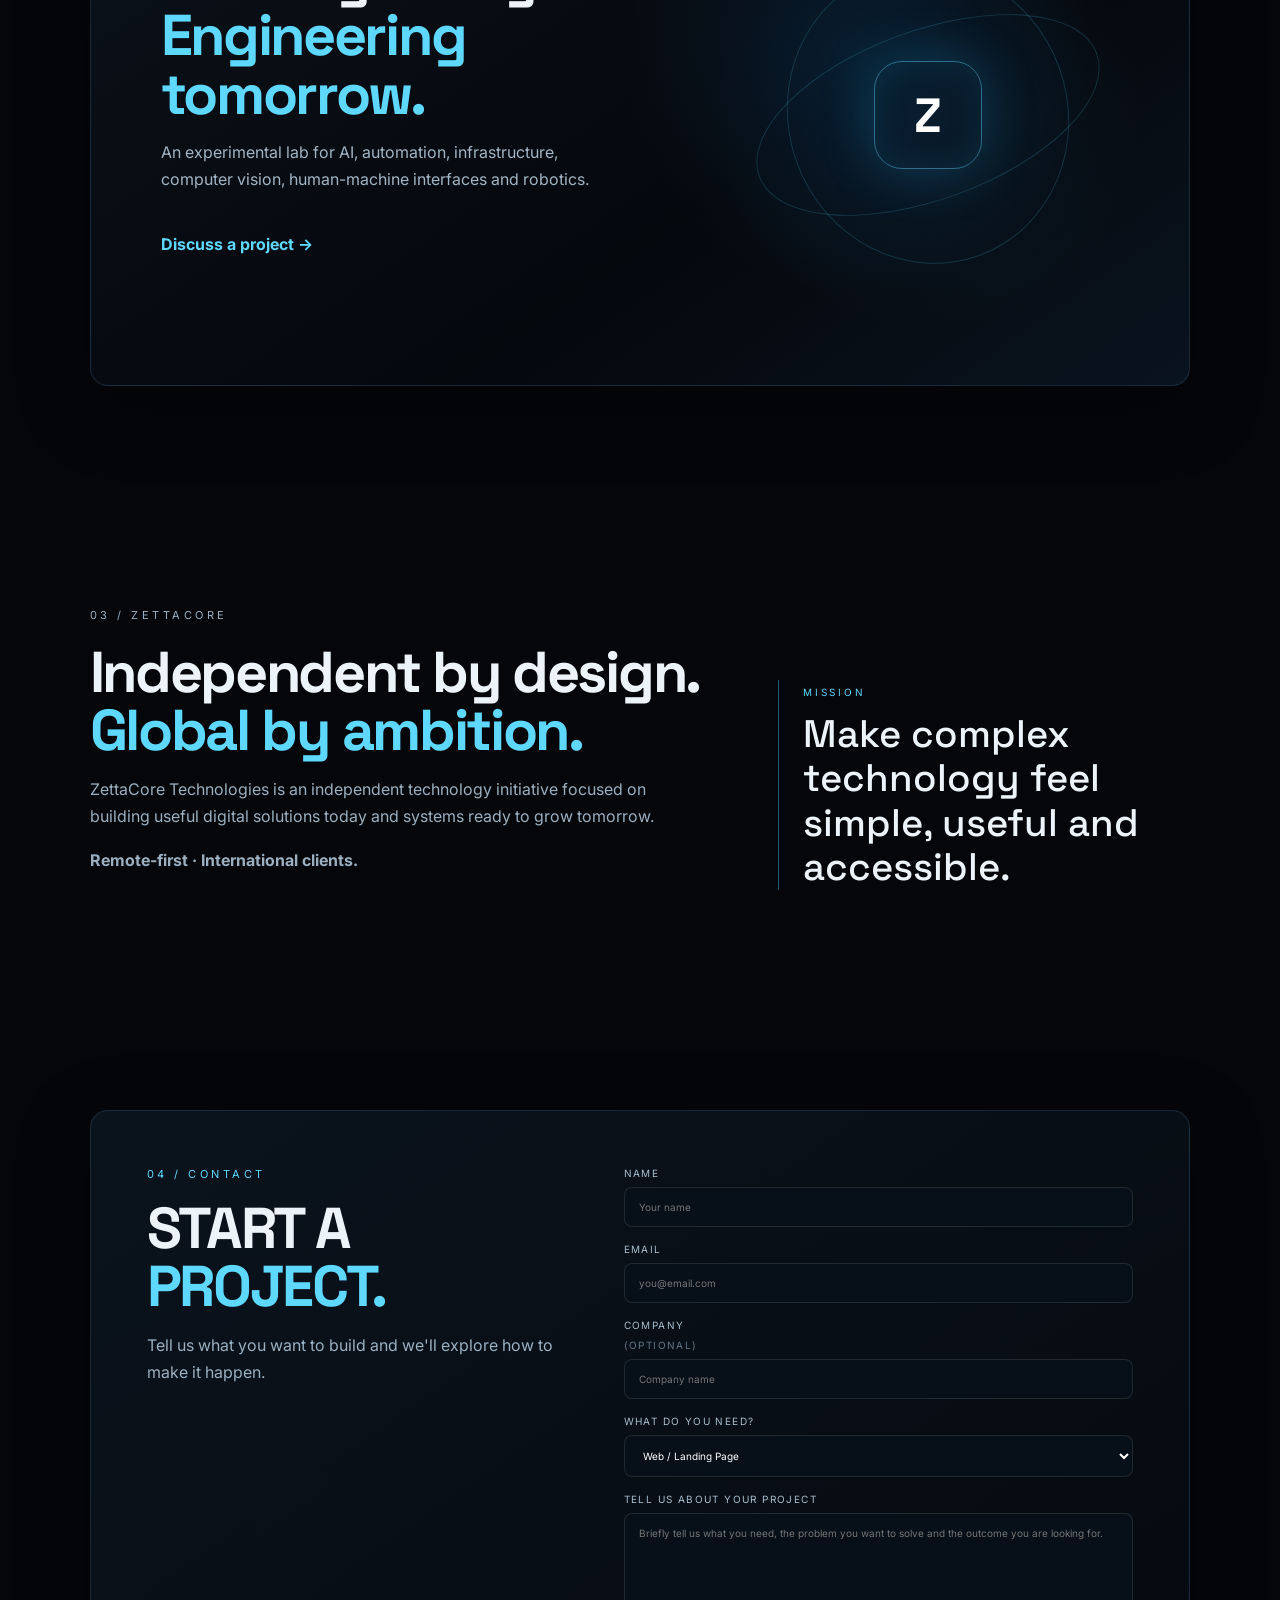
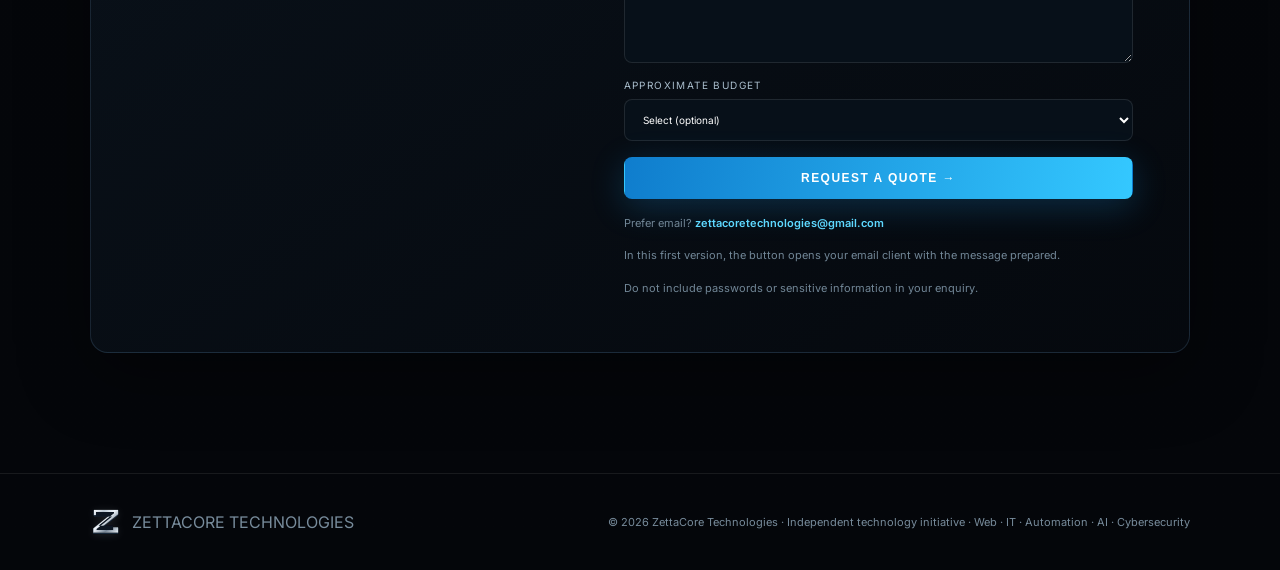
==== commit 45a5bc3d: "Remove unintended highlight from security action plan card" ====
--- a/index.html
+++ b/index.html
@@ -1,6 +1,6 @@
 <!doctype html>
 <html lang="es">
-<head><meta charset="utf-8"><meta name="viewport" content="width=device-width, initial-scale=1"><meta name="description" content="ZettaCore Technologies: desarrollo web, soporte IT, automatización y ciberseguridad preventiva para profesionales y pequeñas empresas. Proyectos conceptuales y servicios remotos."><meta name="robots" content="index, follow, max-image-preview:large"><meta name="theme-color" content="#05070a"><link rel="canonical" href="https://zettacore-technologies.onrender.com/"><meta property="og:type" content="website"><meta property="og:url" content="https://zettacore-technologies.onrender.com/"><meta property="og:title" content="ZettaCore Technologies | Web, IT, Automation, AI & Cybersecurity"><meta property="og:description" content="Soluciones digitales, automatización, IA, soporte IT y ciberseguridad."><meta property="og:image" content="zettacore-logo-transparent.svg"><meta name="twitter:card" content="summary_large_image"><title>ZettaCore Technologies | Web, IT, Automation, AI & Cybersecurity</title><link rel="icon" href="logo.svg?v=20261009i" type="image/svg+xml"><link rel="manifest" href="site.webmanifest"><link rel="preconnect" href="https://fonts.googleapis.com"><link rel="preconnect" href="https://fonts.gstatic.com" crossorigin><link rel="stylesheet" href="styles.css?v=20261010a"></head>
+<head><meta charset="utf-8"><meta name="viewport" content="width=device-width, initial-scale=1"><meta name="description" content="ZettaCore Technologies: desarrollo web, soporte IT, automatización y ciberseguridad preventiva para profesionales y pequeñas empresas. Proyectos conceptuales y servicios remotos."><meta name="robots" content="index, follow, max-image-preview:large"><meta name="theme-color" content="#05070a"><link rel="canonical" href="https://zettacore-technologies.onrender.com/"><meta property="og:type" content="website"><meta property="og:url" content="https://zettacore-technologies.onrender.com/"><meta property="og:title" content="ZettaCore Technologies | Web, IT, Automation, AI & Cybersecurity"><meta property="og:description" content="Soluciones digitales, automatización, IA, soporte IT y ciberseguridad."><meta property="og:image" content="zettacore-logo-transparent.svg"><meta name="twitter:card" content="summary_large_image"><title>ZettaCore Technologies | Web, IT, Automation, AI & Cybersecurity</title><link rel="icon" href="logo.svg?v=20261009i" type="image/svg+xml"><link rel="manifest" href="site.webmanifest"><link rel="preconnect" href="https://fonts.googleapis.com"><link rel="preconnect" href="https://fonts.gstatic.com" crossorigin><link rel="stylesheet" href="styles.css?v=20261010b"></head>
 <body><header class="topbar"><a class="brand-mini" href="#top" aria-label="ZettaCore Technologies"><img class="brand-logo" src="zettacore-emblem.svg" alt="ZettaCore logo"><span>ZETTA<span class="blue">CORE</span></span></a><nav aria-label="Principal"><a href="#services" data-i18n="nav.services">Servicios</a><a href="#cybersecurity" data-i18n="nav.cybersecurity">Ciberseguridad</a><a href="#portfolio" data-i18n="nav.portfolio">Portfolio</a><a href="#lab" data-i18n="nav.lab">Lab</a><a href="#about" data-i18n="nav.about">Nosotros</a><a class="nav-cta" href="#contact" data-i18n="nav.contact">Contacto</a><label class="language-picker"><span class="sr-only" data-i18n="language.label">Idioma</span><select id="languageSelect" aria-label="Select language" data-language-select><option value="es">🇪🇸 Español</option><option value="en">🇬🇧 English</option><option value="pt">🇧🇷 Português</option><option value="fr">🇫🇷 Français</option><option value="de">🇩🇪 Deutsch</option><option value="it">🇮🇹 Italiano</option></select></label></nav></header><main id="top">
 <section class="hero"><div class="hero-overlay"></div><div class="hero-grid"></div><div class="hero-content"><p class="eyebrow">ZETTACORE TECHNOLOGIES</p><h1 data-i18n-html="hero.title">INTELLIGENT SYSTEMS<br><span>FOR A BRIGHTER TOMORROW.</span></h1><p class="hero-copy" data-i18n="hero.copy">Soluciones digitales construidas para que tu negocio avance: web, software, automatización, inteligencia artificial, IT y ciberseguridad.</p><div class="hero-actions"><a class="button primary" href="#services" data-i18n="hero.primary">Explorar servicios</a><a class="button ghost" href="#contact" data-i18n="hero.secondary">Iniciar proyecto</a></div><div class="hero-meta"><span>WEB</span><i></i><span>SOFTWARE</span><i></i><span>AUTOMATION</span><i></i><span>AI</span><i></i><span>CYBERSECURITY</span></div></div></section>
 <section class="section" id="services"><div class="section-head"><p class="eyebrow" data-i18n="services.eyebrow">01 / SERVICES</p><h2 data-i18n-html="services.title">Technology that <span>works.</span></h2><p data-i18n="services.subtitle">Empezamos con soluciones prácticas y escalables, y construimos desde ahí.</p></div><div class="cards">
@@ -10,7 +10,7 @@
 <article class="card"><div class="card-no">04</div><h3 data-i18n="cards.ai.title">AI SOLUTIONS</h3><p data-i18n="cards.ai.copy">Asistentes, procesamiento de datos, RAG y herramientas inteligentes orientadas a resultados.</p><div class="tags"><span>LLM</span><span>RAG</span><span>VISION</span></div></article>
 <article class="card"><div class="card-no">05</div><h3 data-i18n="cards.cyber.title">CYBERSECURITY</h3><p data-i18n="cards.cyber.copy">Buenas prácticas, hardening, mantenimiento preventivo, copias y protección básica.</p><div class="tags"><span>HARDENING</span><span>BACKUP</span><span>MONITORING</span></div></article>
 <article class="card"><div class="card-no">06</div><h3 data-i18n="cards.software.title">SOFTWARE</h3><p data-i18n="cards.software.copy">Pequeñas herramientas a medida para convertir necesidades concretas en sistemas útiles.</p><div class="tags"><span>TOOLS</span><span>DATA</span><span>INTEGRATION</span></div></article></div>
-<section class="security-section" id="cybersecurity"><div class="security-intro"><p class="eyebrow" data-i18n="security.eyebrow">PROTECCIÓN DIGITAL · SEGURIDAD DESDE LA BASE</p><h2 data-i18n-html="security.title">La seguridad no es un extra.<br><span>Es parte de tu negocio.</span></h2><p data-i18n="security.intro">Una web, una cuenta de correo o un ordenador desprotegido pueden convertirse en una interrupción, una pérdida de datos o un coste inesperado. Te ayudamos a identificar mejoras prácticas y a aplicar medidas preventivas proporcionadas al tamaño de tu negocio.</p><a class="button primary" href="#contact" data-security-cta="true" data-i18n="security.cta">Solicitar una revisión inicial →</a><p class="security-note" data-i18n="security.note">Trabajamos con autorización expresa, alcance acordado y recomendaciones claras. No necesitas conocer términos técnicos: te explicamos qué conviene priorizar y por qué.</p></div><div class="security-grid"><article class="security-card"><span>01</span><h3 data-i18n="security.s1.title">Revisión de la web</h3><p data-i18n="security.s1.copy">Comprobaciones iniciales de configuración, HTTPS, cabeceras de seguridad cuando proceda, software visible y exposición innecesaria de información. Revisamos únicamente los activos autorizados y acordados.</p><ul><li data-i18n="security.s1.b1">Detección de configuraciones mejorables</li><li data-i18n="security.s1.b2">Hallazgos explicados por prioridad</li><li data-i18n="security.s1.b3">Pasos recomendados para corregirlos</li></ul></article><article class="security-card"><span>02</span><h3 data-i18n="security.s2.title">Cuentas y accesos</h3><p data-i18n="security.s2.copy">Reducimos riesgos habituales asociados a contraseñas débiles, cuentas compartidas y accesos que ya no se necesitan.</p><ul><li data-i18n="security.s2.b1">Configuración de autenticación multifactor</li><li data-i18n="security.s2.b2">Revisión de usuarios y permisos</li><li data-i18n="security.s2.b3">Buenas prácticas para correo y cuentas de trabajo</li></ul></article><article class="security-card"><span>03</span><h3 data-i18n="security.s3.title">Copias y recuperación</h3><p data-i18n="security.s3.copy">Una copia solo ayuda si existe, está protegida y puede recuperarse. Te ayudamos a definir una rutina adecuada para archivos y activos digitales importantes.</p><ul><li data-i18n="security.s3.b1">Plan básico de copias de seguridad</li><li data-i18n="security.s3.b2">Separación de copias cuando sea viable</li><li data-i18n="security.s3.b3">Comprobación acordada del proceso de restauración</li></ul></article><article class="security-card"><span>04</span><h3 data-i18n="security.s4.title">Equipos y mantenimiento</h3><p data-i18n="security.s4.copy">Ayudamos a mantener sistemas y herramientas al día, con una configuración prudente y menos oportunidades para errores evitables.</p><ul><li data-i18n="security.s4.b1">Revisión de actualizaciones y software</li><li data-i18n="security.s4.b2">Configuración básica y reducción de servicios innecesarios</li><li data-i18n="security.s4.b3">Recomendaciones de protección para equipos</li></ul></article><article class="security-card"><span>05</span><h3 data-i18n="security.s5.title">Prevención y hábitos seguros</h3><p data-i18n="security.s5.copy">Las decisiones diarias importan. Preparamos pautas sencillas para que el equipo reconozca riesgos comunes y gestione la información con más cuidado.</p><ul><li data-i18n="security.s5.b1">Orientación frente a phishing y mensajes sospechosos</li><li data-i18n="security.s5.b2">Gestión segura de contraseñas y archivos</li><li data-i18n="security.s5.b3">Lista de acciones prácticas para el negocio</li></ul></article><article class="security-card security-card-highlight"><span>06</span><h3 data-i18n="security.s6.title">Informe y plan de acción</h3><p data-i18n="security.s6.copy">No te entregamos una lista de términos incomprensibles. Ordenamos los hallazgos para ayudarte a decidir qué resolver primero, qué puede esperar y qué necesita un especialista.</p><ul><li data-i18n="security.s6.b1">Resumen comprensible y prioridades</li><li data-i18n="security.s6.b2">Recomendaciones y próximos pasos</li><li data-i18n="security.s6.b3">Presupuesto aparte si hace falta trabajo adicional</li></ul></article></div><div class="security-bottom"><div><h3 data-i18n="security.why.title">¿Qué gana tu negocio?</h3><p data-i18n="security.why.copy">Más visibilidad sobre tus riesgos, mejores hábitos, una base técnica más ordenada y un plan realista para invertir tiempo y presupuesto donde más importa.</p></div><div class="security-steps"><div><b>01</b><span data-i18n="security.step1">Escuchamos tus necesidades</span></div><div><b>02</b><span data-i18n="security.step2">Acordamos alcance y autorización</span></div><div><b>03</b><span data-i18n="security.step3">Revisamos y documentamos</span></div><div><b>04</b><span data-i18n="security.step4">Te entregamos prioridades claras</span></div></div></div><p class="security-disclaimer" data-i18n="security.disclaimer">Alcance responsable: estos servicios iniciales son preventivos y de revisión básica. No equivalen a una auditoría de seguridad certificada, prueba de penetración, análisis forense, respuesta a incidentes ni garantía de ausencia de vulnerabilidades. Las pruebas intrusivas, certificaciones y trabajos especializados requieren un alcance específico y profesionales habilitados. Nunca se realizan pruebas sin autorización.</p></section>\n<div class="offer-heading"><p class="eyebrow" data-i18n="offers.eyebrow">PAQUETES CLAROS · ALCANCE DEFINIDO</p><h3 data-i18n-html="offers.title">Start small. <span>Grow with confidence.</span></h3><p data-i18n="offers.copy">Precios orientativos para proyectos con alcance acordado. Cada presupuesto confirma entregables, plazos y costes externos antes de empezar.</p></div>
+<section class="security-section" id="cybersecurity"><div class="security-intro"><p class="eyebrow" data-i18n="security.eyebrow">PROTECCIÓN DIGITAL · SEGURIDAD DESDE LA BASE</p><h2 data-i18n-html="security.title">La seguridad no es un extra.<br><span>Es parte de tu negocio.</span></h2><p data-i18n="security.intro">Una web, una cuenta de correo o un ordenador desprotegido pueden convertirse en una interrupción, una pérdida de datos o un coste inesperado. Te ayudamos a identificar mejoras prácticas y a aplicar medidas preventivas proporcionadas al tamaño de tu negocio.</p><a class="button primary" href="#contact" data-security-cta="true" data-i18n="security.cta">Solicitar una revisión inicial →</a><p class="security-note" data-i18n="security.note">Trabajamos con autorización expresa, alcance acordado y recomendaciones claras. No necesitas conocer términos técnicos: te explicamos qué conviene priorizar y por qué.</p></div><div class="security-grid"><article class="security-card"><span>01</span><h3 data-i18n="security.s1.title">Revisión de la web</h3><p data-i18n="security.s1.copy">Comprobaciones iniciales de configuración, HTTPS, cabeceras de seguridad cuando proceda, software visible y exposición innecesaria de información. Revisamos únicamente los activos autorizados y acordados.</p><ul><li data-i18n="security.s1.b1">Detección de configuraciones mejorables</li><li data-i18n="security.s1.b2">Hallazgos explicados por prioridad</li><li data-i18n="security.s1.b3">Pasos recomendados para corregirlos</li></ul></article><article class="security-card"><span>02</span><h3 data-i18n="security.s2.title">Cuentas y accesos</h3><p data-i18n="security.s2.copy">Reducimos riesgos habituales asociados a contraseñas débiles, cuentas compartidas y accesos que ya no se necesitan.</p><ul><li data-i18n="security.s2.b1">Configuración de autenticación multifactor</li><li data-i18n="security.s2.b2">Revisión de usuarios y permisos</li><li data-i18n="security.s2.b3">Buenas prácticas para correo y cuentas de trabajo</li></ul></article><article class="security-card"><span>03</span><h3 data-i18n="security.s3.title">Copias y recuperación</h3><p data-i18n="security.s3.copy">Una copia solo ayuda si existe, está protegida y puede recuperarse. Te ayudamos a definir una rutina adecuada para archivos y activos digitales importantes.</p><ul><li data-i18n="security.s3.b1">Plan básico de copias de seguridad</li><li data-i18n="security.s3.b2">Separación de copias cuando sea viable</li><li data-i18n="security.s3.b3">Comprobación acordada del proceso de restauración</li></ul></article><article class="security-card"><span>04</span><h3 data-i18n="security.s4.title">Equipos y mantenimiento</h3><p data-i18n="security.s4.copy">Ayudamos a mantener sistemas y herramientas al día, con una configuración prudente y menos oportunidades para errores evitables.</p><ul><li data-i18n="security.s4.b1">Revisión de actualizaciones y software</li><li data-i18n="security.s4.b2">Configuración básica y reducción de servicios innecesarios</li><li data-i18n="security.s4.b3">Recomendaciones de protección para equipos</li></ul></article><article class="security-card"><span>05</span><h3 data-i18n="security.s5.title">Prevención y hábitos seguros</h3><p data-i18n="security.s5.copy">Las decisiones diarias importan. Preparamos pautas sencillas para que el equipo reconozca riesgos comunes y gestione la información con más cuidado.</p><ul><li data-i18n="security.s5.b1">Orientación frente a phishing y mensajes sospechosos</li><li data-i18n="security.s5.b2">Gestión segura de contraseñas y archivos</li><li data-i18n="security.s5.b3">Lista de acciones prácticas para el negocio</li></ul></article><article class="security-card"><span>06</span><h3 data-i18n="security.s6.title">Informe y plan de acción</h3><p data-i18n="security.s6.copy">No te entregamos una lista de términos incomprensibles. Ordenamos los hallazgos para ayudarte a decidir qué resolver primero, qué puede esperar y qué necesita un especialista.</p><ul><li data-i18n="security.s6.b1">Resumen comprensible y prioridades</li><li data-i18n="security.s6.b2">Recomendaciones y próximos pasos</li><li data-i18n="security.s6.b3">Presupuesto aparte si hace falta trabajo adicional</li></ul></article></div><div class="security-bottom"><div><h3 data-i18n="security.why.title">¿Qué gana tu negocio?</h3><p data-i18n="security.why.copy">Más visibilidad sobre tus riesgos, mejores hábitos, una base técnica más ordenada y un plan realista para invertir tiempo y presupuesto donde más importa.</p></div><div class="security-steps"><div><b>01</b><span data-i18n="security.step1">Escuchamos tus necesidades</span></div><div><b>02</b><span data-i18n="security.step2">Acordamos alcance y autorización</span></div><div><b>03</b><span data-i18n="security.step3">Revisamos y documentamos</span></div><div><b>04</b><span data-i18n="security.step4">Te entregamos prioridades claras</span></div></div></div><p class="security-disclaimer" data-i18n="security.disclaimer">Alcance responsable: estos servicios iniciales son preventivos y de revisión básica. No equivalen a una auditoría de seguridad certificada, prueba de penetración, análisis forense, respuesta a incidentes ni garantía de ausencia de vulnerabilidades. Las pruebas intrusivas, certificaciones y trabajos especializados requieren un alcance específico y profesionales habilitados. Nunca se realizan pruebas sin autorización.</p></section>\n<div class="offer-heading"><p class="eyebrow" data-i18n="offers.eyebrow">PAQUETES CLAROS · ALCANCE DEFINIDO</p><h3 data-i18n-html="offers.title">Start small. <span>Grow with confidence.</span></h3><p data-i18n="offers.copy">Precios orientativos para proyectos con alcance acordado. Cada presupuesto confirma entregables, plazos y costes externos antes de empezar.</p></div>
 <div class="offer-grid">
 <article class="offer-card"><p class="offer-kicker" data-i18n="offers.quick.kicker">PRESENCIA ONLINE</p><h3 data-i18n="offers.quick.title">Quick Web</h3><p class="offer-price">249 € <small data-i18n="offers.once">pago único</small></p><p data-i18n="offers.quick.copy">Web de una página para profesionales o pequeños negocios.</p><ul><li data-i18n="offers.quick.b1">Diseño adaptable a móvil</li><li data-i18n="offers.quick.b2">Secciones esenciales y contacto</li><li data-i18n="offers.quick.b3">SEO técnico inicial</li></ul><a class="button ghost" href="#contact" data-offer="Quick Web — 249 €" data-i18n="offers.cta">Solicitar presupuesto →</a></article>
 <article class="offer-card"><div class="offer-card-top"><p class="offer-kicker" data-i18n="offers.business.kicker">PARA NEGOCIOS</p><span class="recommended-badge" data-i18n="offers.recommended">Recomendado</span></div><h3 data-i18n="offers.business.title">Business</h3><p class="offer-price">399 € <small data-i18n="offers.once">pago único</small></p><p data-i18n="offers.business.copy">Sitio web multipágina con estructura profesional.</p><ul><li data-i18n="offers.business.b1">Hasta 5 páginas acordadas</li><li data-i18n="offers.business.b2">Diseño responsive y contacto</li><li data-i18n="offers.business.b3">SEO básico y metadatos</li></ul><a class="button primary" href="#contact" data-offer="Business — 399 €" data-i18n="offers.cta">Solicitar presupuesto →</a></article>
@@ -30,4 +30,4 @@
 <section class="section trust-strip" aria-label="How we work"><div><span>01</span><b data-i18n="trust.scope">Clear scope before work begins</b></div><div><span>02</span><b data-i18n="trust.ownership">Concepts labelled honestly</b></div><div><span>03</span><b data-i18n="trust.remote">Remote-first collaboration</b></div><div><span>04</span><b data-i18n="trust.security">Authorized, responsible security work</b></div></section>
 <section class="section lab" id="lab"><div class="lab-panel"><div><p class="eyebrow" data-i18n="lab.eyebrow">02 / ZETTACORE LAB</p><h2 data-i18n-html="lab.title">Building today.<br><span>Engineering tomorrow.</span></h2><p class="lab-copy" data-i18n="lab.copy">Un laboratorio experimental donde probamos IA, automatización, infraestructura, visión, interfaces hombre-máquina y robótica.</p><a class="text-link" href="#contact" data-i18n="lab.link">Hablar sobre un proyecto →</a></div><div class="lab-orbit" aria-hidden="true"><div class="orbit orbit-a"></div><div class="orbit orbit-b"></div><div class="core-dot">Z</div></div></div></section>
 <section class="section about" id="about"><div class="about-copy"><p class="eyebrow" data-i18n="about.eyebrow">03 / ZETTACORE</p><h2 data-i18n-html="about.title">Independent by design.<br><span>Global by ambition.</span></h2><p data-i18n="about.copy1">ZettaCore Technologies nace como una iniciativa tecnológica independiente enfocada en crear soluciones digitales útiles hoy y preparadas para crecer mañana.</p><p><strong data-i18n="about.copy2">Trabajando en remoto · Clientes internacionales.</strong></p></div><div class="statement"><span data-i18n="about.mission.label">MISSION</span><p data-i18n="about.mission.text">Make complex technology feel simple, useful and accessible.</p></div></section>
-<section class="section contact" id="contact"><div class="contact-shell"><div><p class="eyebrow" data-i18n="contact.eyebrow">04 / CONTACT</p><h2 data-i18n-html="contact.title">START A <span>PROJECT.</span></h2><p data-i18n="contact.intro">Cuéntanos qué quieres construir y estudiamos cómo hacerlo realidad.</p></div><form class="contact-form" id="contactForm"><label><span data-i18n="form.name">Nombre</span><input name="Nombre" required autocomplete="name" data-placeholder="form.placeholders.name"></label><label><span data-i18n="form.email">Email</span><input type="email" name="Email" required autocomplete="email" data-placeholder="form.placeholders.email"></label><label><span data-i18n="form.company">Empresa</span> <span class="optional" data-i18n="form.optional">(opcional)</span><input name="Empresa" autocomplete="organization" data-placeholder="form.placeholders.company"></label><label><span data-i18n="form.type">¿Qué necesitas?</span><select name="Tipo" required><option value="web" data-i18n="form.options.web">Web / Landing Page</option><option value="it" data-i18n="form.options.it">IT / Soporte técnico</option><option value="automation" data-i18n="form.options.automation">Automatización</option><option value="ai" data-i18n="form.options.ai">Inteligencia Artificial</option><option value="cybersecurity" data-i18n="form.options.cybersecurity">Ciberseguridad</option><option value="software" data-i18n="form.options.software">Software</option><option value="other" data-i18n="form.options.other">Otro</option></select></label><label><span data-i18n="form.project">Cuéntanos tu proyecto</span><textarea name="Proyecto" rows="6" required data-placeholder="form.placeholders.project"></textarea></label><label><span data-i18n="form.budget">Presupuesto aproximado</span><select name="Presupuesto"><option value="" data-i18n="form.options.budgetChoose">Seleccionar (opcional)</option><option value="under-250" data-i18n="form.options.under250">Hasta 250 €</option><option value="250-500" data-i18n="form.options.250500">250–500 €</option><option value="500-1000" data-i18n="form.options.5001000">500–1.000 €</option><option value="1000-plus" data-i18n="form.options.1000plus">Más de 1.000 €</option><option value="not-sure" data-i18n="form.options.notSure">No estoy seguro</option></select></label><button class="button primary submit-btn" type="submit" data-i18n="form.submit">Solicitar presupuesto →</button><p class="form-note"><span data-i18n="form.preferEmail">¿Prefieres escribir por email?</span> <a href="mailto:zettacoretechnologies@gmail.com">zettacoretechnologies@gmail.com</a></p><p class="form-note" data-i18n="form.note">Al enviar, se abrirá tu aplicación de correo con el mensaje preparado; tendrás que confirmar el envío.</p><p class="form-note" data-i18n="form.privacy">No incluyas contraseñas ni información sensible en tu consulta.</p></form></div></section></main><footer><div class="footer-brand"><img src="zettacore-emblem.svg" alt="" class="footer-logo">ZETTACORE TECHNOLOGIES</div><p data-i18n="footer.copy">© 2026 ZettaCore Technologies · Iniciativa tecnológica independiente · Web · IT · Automation · AI · Cybersecurity</p></footer><script type="application/ld+json">{"@context":"https://schema.org","@type":"Organization","name":"ZettaCore Technologies","url":"https://zettacore-technologies.onrender.com/","email":"zettacoretechnologies@gmail.com","description":"Independent technology initiative providing web development, IT support, automation and preventive cybersecurity services."}</script><script src="main.js?v=20261010a"></script></body></html>+<section class="section contact" id="contact"><div class="contact-shell"><div><p class="eyebrow" data-i18n="contact.eyebrow">04 / CONTACT</p><h2 data-i18n-html="contact.title">START A <span>PROJECT.</span></h2><p data-i18n="contact.intro">Cuéntanos qué quieres construir y estudiamos cómo hacerlo realidad.</p></div><form class="contact-form" id="contactForm"><label><span data-i18n="form.name">Nombre</span><input name="Nombre" required autocomplete="name" data-placeholder="form.placeholders.name"></label><label><span data-i18n="form.email">Email</span><input type="email" name="Email" required autocomplete="email" data-placeholder="form.placeholders.email"></label><label><span data-i18n="form.company">Empresa</span> <span class="optional" data-i18n="form.optional">(opcional)</span><input name="Empresa" autocomplete="organization" data-placeholder="form.placeholders.company"></label><label><span data-i18n="form.type">¿Qué necesitas?</span><select name="Tipo" required><option value="web" data-i18n="form.options.web">Web / Landing Page</option><option value="it" data-i18n="form.options.it">IT / Soporte técnico</option><option value="automation" data-i18n="form.options.automation">Automatización</option><option value="ai" data-i18n="form.options.ai">Inteligencia Artificial</option><option value="cybersecurity" data-i18n="form.options.cybersecurity">Ciberseguridad</option><option value="software" data-i18n="form.options.software">Software</option><option value="other" data-i18n="form.options.other">Otro</option></select></label><label><span data-i18n="form.project">Cuéntanos tu proyecto</span><textarea name="Proyecto" rows="6" required data-placeholder="form.placeholders.project"></textarea></label><label><span data-i18n="form.budget">Presupuesto aproximado</span><select name="Presupuesto"><option value="" data-i18n="form.options.budgetChoose">Seleccionar (opcional)</option><option value="under-250" data-i18n="form.options.under250">Hasta 250 €</option><option value="250-500" data-i18n="form.options.250500">250–500 €</option><option value="500-1000" data-i18n="form.options.5001000">500–1.000 €</option><option value="1000-plus" data-i18n="form.options.1000plus">Más de 1.000 €</option><option value="not-sure" data-i18n="form.options.notSure">No estoy seguro</option></select></label><button class="button primary submit-btn" type="submit" data-i18n="form.submit">Solicitar presupuesto →</button><p class="form-note"><span data-i18n="form.preferEmail">¿Prefieres escribir por email?</span> <a href="mailto:zettacoretechnologies@gmail.com">zettacoretechnologies@gmail.com</a></p><p class="form-note" data-i18n="form.note">Al enviar, se abrirá tu aplicación de correo con el mensaje preparado; tendrás que confirmar el envío.</p><p class="form-note" data-i18n="form.privacy">No incluyas contraseñas ni información sensible en tu consulta.</p></form></div></section></main><footer><div class="footer-brand"><img src="zettacore-emblem.svg" alt="" class="footer-logo">ZETTACORE TECHNOLOGIES</div><p data-i18n="footer.copy">© 2026 ZettaCore Technologies · Iniciativa tecnológica independiente · Web · IT · Automation · AI · Cybersecurity</p></footer><script type="application/ld+json">{"@context":"https://schema.org","@type":"Organization","name":"ZettaCore Technologies","url":"https://zettacore-technologies.onrender.com/","email":"zettacoretechnologies@gmail.com","description":"Independent technology initiative providing web development, IT support, automation and preventive cybersecurity services."}</script><script src="main.js?v=20261010b"></script></body></html>
--- a/styles.css
+++ b/styles.css
@@ -79,3 +79,26 @@
 .security-bottom{display:grid;grid-template-columns:1fr 1fr;gap:38px;margin:42px 0 26px;padding:30px;border:1px solid var(--line);border-radius:14px;background:rgba(9,17,26,.65)}.security-bottom h3{font-size:24px;margin:0 0 12px}.security-bottom p{font-size:13px;line-height:1.8;color:#9fb1c0;margin:0}.security-steps{display:grid;grid-template-columns:1fr 1fr;gap:18px}.security-steps div{display:flex;gap:12px;align-items:flex-start;font-size:12px;line-height:1.55;color:#d0dce5}.security-steps b{color:var(--blue2);font-size:11px}.security-disclaimer{font-size:11px;line-height:1.75;color:#748999;max-width:1100px;margin:0}
 @media(max-width:980px){.security-grid{grid-template-columns:repeat(2,minmax(0,1fr))}.security-bottom{grid-template-columns:1fr}}
 @media(max-width:640px){.security-section{padding:76px 6vw}.security-grid{grid-template-columns:1fr}.security-card{padding:23px}.security-bottom{padding:24px;gap:24px}.security-steps{grid-template-columns:1fr}.security-intro>p:not(.eyebrow){font-size:14px}}
+
+/* Compact language dropdown: native select, keyboard accessible, no crowded language pills. */
+.language-picker{display:inline-flex;align-items:center;margin-left:8px;flex-shrink:0}
+.language-picker select{appearance:auto;max-width:170px;padding:9px 11px;border:1px solid rgba(94,216,255,.28);border-radius:8px;background:#071019;color:#dceaf4;font:600 11px Inter,system-ui,sans-serif;letter-spacing:.02em;cursor:pointer;outline:none}
+.language-picker select:focus{border-color:var(--blue2);box-shadow:0 0 0 3px rgba(94,216,255,.10)}
+.language-picker option{background:#071019;color:#ecf3f9}
+.sr-only{position:absolute;width:1px;height:1px;padding:0;margin:-1px;overflow:hidden;clip:rect(0,0,0,0);white-space:nowrap;border:0}
+/* Concept portfolio: clearly labelled demos, not invented client case studies. */
+.portfolio{padding-top:80px}
+.concept-grid{display:grid;grid-template-columns:repeat(2,minmax(0,1fr));gap:18px}
+.concept-card{overflow:hidden;border:1px solid var(--line);border-radius:15px;background:linear-gradient(145deg,rgba(14,24,35,.95),rgba(6,12,18,.96));min-width:0}
+.concept-preview{height:245px;padding:20px;background:radial-gradient(circle at 80% 10%,rgba(37,169,255,.13),transparent 35%),#070d14;border-bottom:1px solid var(--line);overflow:hidden;position:relative}
+.preview-top{height:28px;display:flex;align-items:center;gap:5px;border-bottom:1px solid rgba(255,255,255,.09);padding-bottom:10px}
+.preview-top i{width:6px;height:6px;border-radius:50%;background:#5c7080}.preview-top span{margin-left:auto;font-size:8px;letter-spacing:.2em;color:#aabcca}
+.preview-web-body{padding:24px 12px}.preview-web-body small,.dash-main>small{font-size:8px;letter-spacing:.2em;color:var(--blue2)}.preview-web-body>b{display:block;margin-top:14px;font:600 clamp(22px,3vw,34px)/1.05 "Space Grotesk",sans-serif;color:#edf5fb}.preview-web-body em{font-style:normal;color:var(--blue2)}.preview-lines{display:grid;gap:5px;margin-top:17px}.preview-lines i{display:block;height:4px;border-radius:4px;background:#233747;width:64%}.preview-lines i:nth-child(2){width:48%}.preview-lines i:nth-child(3){width:34%}.preview-pill{display:block;margin-top:16px;width:90px;height:18px;border-radius:5px;background:linear-gradient(100deg,#0f7dcd,#34c8ff)}
+.preview-dashboard{display:flex;gap:16px}.dash-side{width:44px;flex-shrink:0;border:1px solid rgba(255,255,255,.08);border-radius:7px;padding:9px 7px;display:flex;align-items:center;flex-direction:column;gap:20px}.dash-side b{color:var(--blue2);font:700 17px "Space Grotesk"}.dash-side i{width:16px;height:5px;background:#294253;border-radius:4px}.dash-main{flex:1;min-width:0;padding:5px 0}.dash-stats{display:grid;grid-template-columns:repeat(3,1fr);gap:8px;margin:12px 0}.dash-stats i{height:38px;border:1px solid rgba(94,216,255,.18);border-radius:6px;background:linear-gradient(140deg,rgba(21,117,176,.18),rgba(8,17,26,.6))}.dash-chart{height:90px;display:flex;align-items:end;gap:9px;border:1px solid rgba(255,255,255,.07);padding:10px;border-radius:6px}.dash-chart i{flex:1;border-radius:3px 3px 0 0;background:linear-gradient(180deg,#5ed8ff,#125c91);height:var(--h,50%)}.dash-chart i:nth-child(2){height:36%}.dash-chart i:nth-child(3){height:68%}.dash-chart i:nth-child(4){height:48%}.dash-chart i:nth-child(5){height:80%}.dash-chart i:nth-child(6){height:60%}.dash-chart i:nth-child(7){height:72%}.dash-chart i:nth-child(8){height:88%}.dash-table{display:grid;gap:5px;margin-top:10px}.dash-table i{height:4px;background:#213543;border-radius:4px;width:94%}.dash-table i:nth-child(2){width:72%}.dash-table i:nth-child(3){width:82%}
+.preview-security{padding:23px 26px}.report-head{display:flex;justify-content:space-between;align-items:center;font-size:9px;letter-spacing:.15em;color:#c2d4e1}.report-head b{font-size:7px;color:var(--blue2);border:1px solid rgba(94,216,255,.3);padding:6px;border-radius:4px}.report-score{display:flex;align-items:center;gap:13px;margin:18px 0}.report-score strong{font:600 42px "Space Grotesk";color:var(--blue2)}.report-score span{font-size:8px;line-height:1.6;letter-spacing:.1em;color:#9db1c0}.report-item{display:flex;align-items:center;gap:10px;padding:9px 0;border-top:1px solid rgba(255,255,255,.07)}.report-item i{width:7px;height:7px;border-radius:50%;background:#5ed8ff}.report-item:nth-of-type(4) i{background:#e5b567}.report-item span{height:4px;background:#2b3e4c;border-radius:4px;width:45%}.report-item b{margin-left:auto;font-size:7px;letter-spacing:.12em;color:#9db1c0}
+.preview-flow{display:flex;align-items:center;justify-content:center;gap:clamp(5px,1vw,14px)}.flow-node{width:26%;max-width:135px;min-height:90px;border:1px solid rgba(94,216,255,.24);border-radius:10px;display:flex;flex-direction:column;justify-content:center;align-items:center;gap:10px;background:rgba(11,23,34,.9)}.flow-node b{font:600 22px "Space Grotesk";color:var(--blue2)}.flow-node span{font-size:8px;letter-spacing:.12em;color:#b6c9d7}.flow-node-blue{background:linear-gradient(145deg,rgba(15,125,205,.25),rgba(7,14,22,.9));border-color:rgba(94,216,255,.5)}.flow-arrow{font-size:20px;color:var(--blue2)}
+.concept-content{padding:24px;display:flex;flex-direction:column;align-items:flex-start}.concept-type{font-size:9px;letter-spacing:.2em;color:var(--blue2)}.concept-content h3{font-size:22px;margin:12px 0 8px}.concept-content p{font-size:13px;line-height:1.7;color:#9fb1c0;margin:0 0 18px}.concept-badge{display:inline-flex;border:1px solid rgba(94,216,255,.23);border-radius:5px;padding:7px 9px;font-size:8px;line-height:1.4;letter-spacing:.09em;color:#b7d5e5}.portfolio-note{font-size:11px;line-height:1.7;color:#7f94a4;margin:20px 0 0}
+.trust-strip{padding-top:0;padding-bottom:90px;display:grid;grid-template-columns:repeat(4,minmax(0,1fr));gap:12px}.trust-strip>div{display:flex;gap:12px;align-items:flex-start;border:1px solid var(--line);background:rgba(8,15,23,.72);padding:20px;border-radius:10px}.trust-strip span{font-size:10px;color:var(--blue2);letter-spacing:.12em}.trust-strip b{font-size:11px;line-height:1.55;font-weight:500;color:#c6d4df}
+.offer-card-top{display:flex;justify-content:space-between;align-items:flex-start;gap:8px;min-height:26px}.offer-card-top .offer-kicker{margin-bottom:14px}.recommended-badge{flex-shrink:0;display:inline-flex;align-items:center;padding:5px 7px;border:1px solid rgba(94,216,255,.25);border-radius:5px;color:#b8dcec;background:rgba(17,92,130,.10);font-size:8px;line-height:1.2;letter-spacing:.08em;text-transform:uppercase}.offer-card.featured{border-color:var(--line);box-shadow:none}
+@media(max-width:980px){.trust-strip{grid-template-columns:repeat(2,minmax(0,1fr))}}
+@media(max-width:640px){.language-picker{margin-left:0}.language-picker select{max-width:126px;padding:8px 5px;font-size:10px}.concept-grid{grid-template-columns:1fr}.concept-preview{height:220px}.trust-strip{grid-template-columns:1fr;padding-bottom:65px}.trust-strip>div{padding:16px}.concept-content{padding:21px}.preview-flow{gap:6px}.flow-arrow{font-size:15px}.flow-node{min-height:76px}}
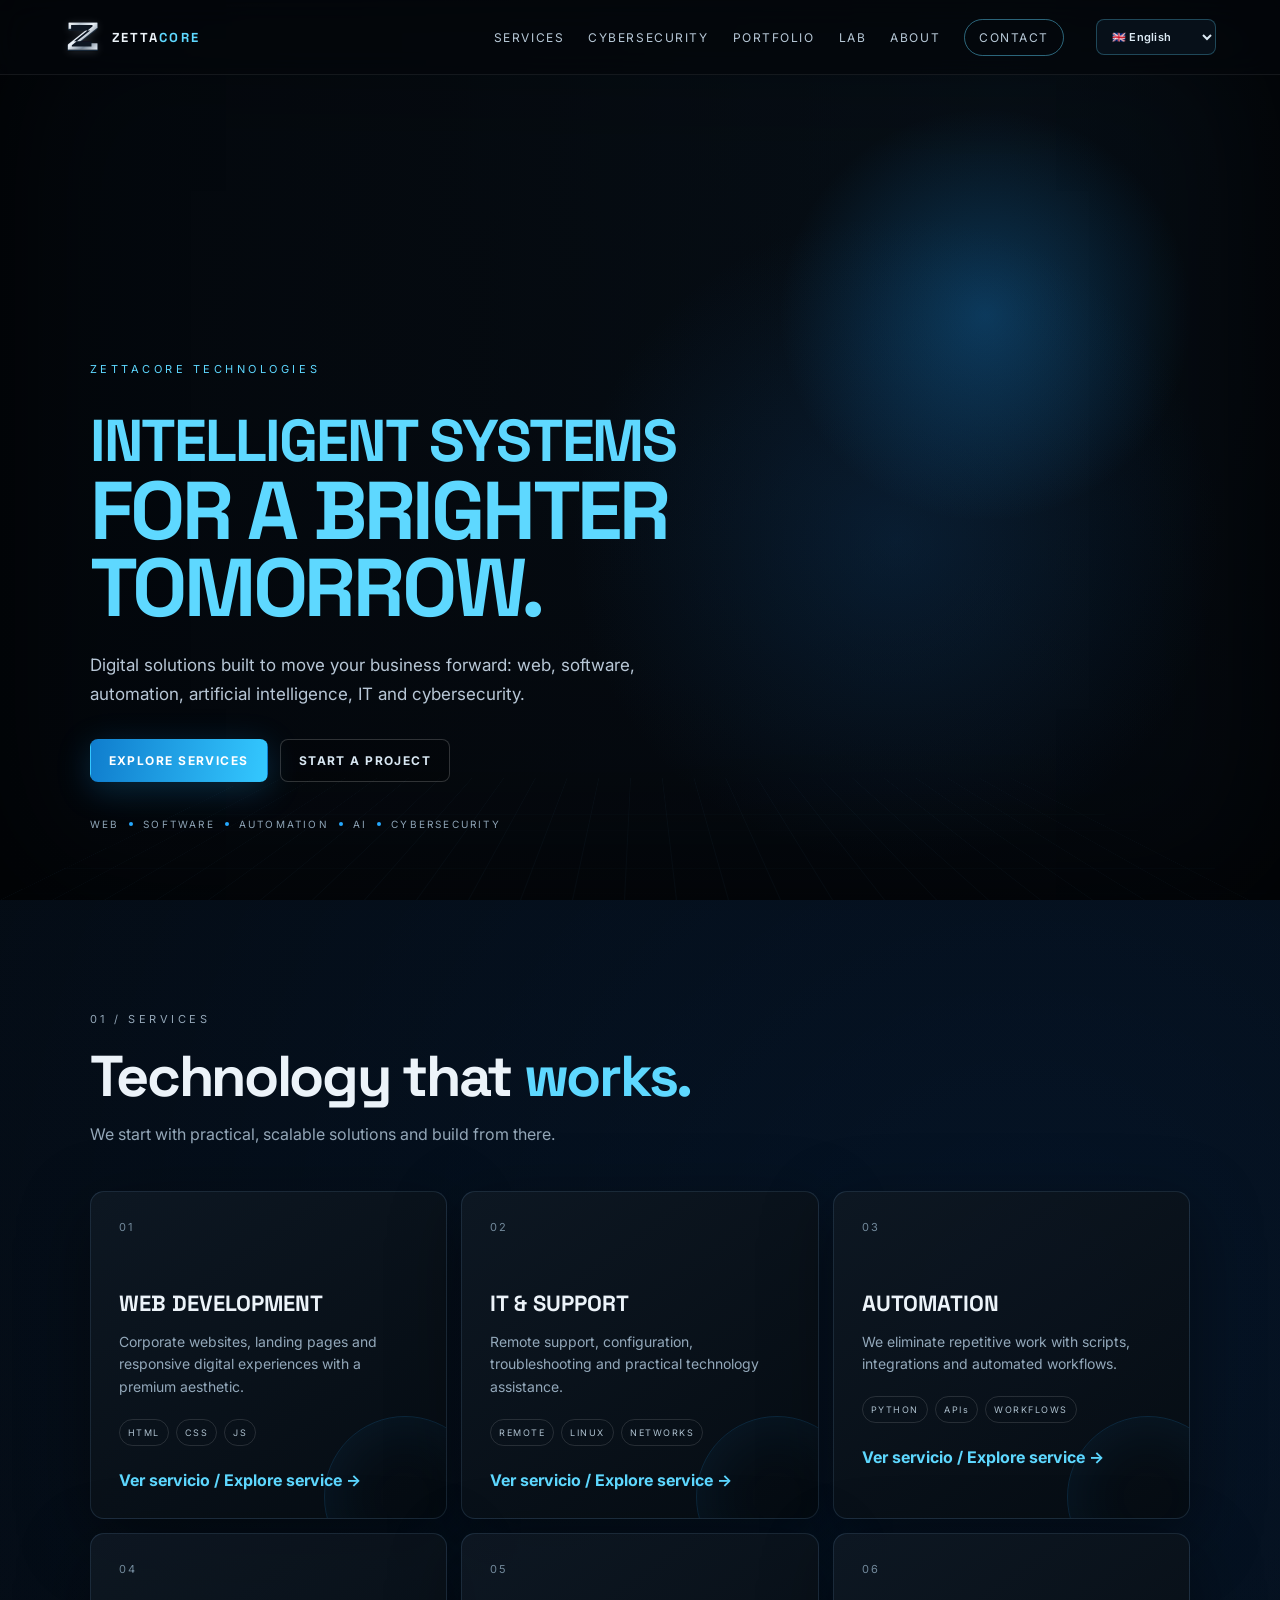
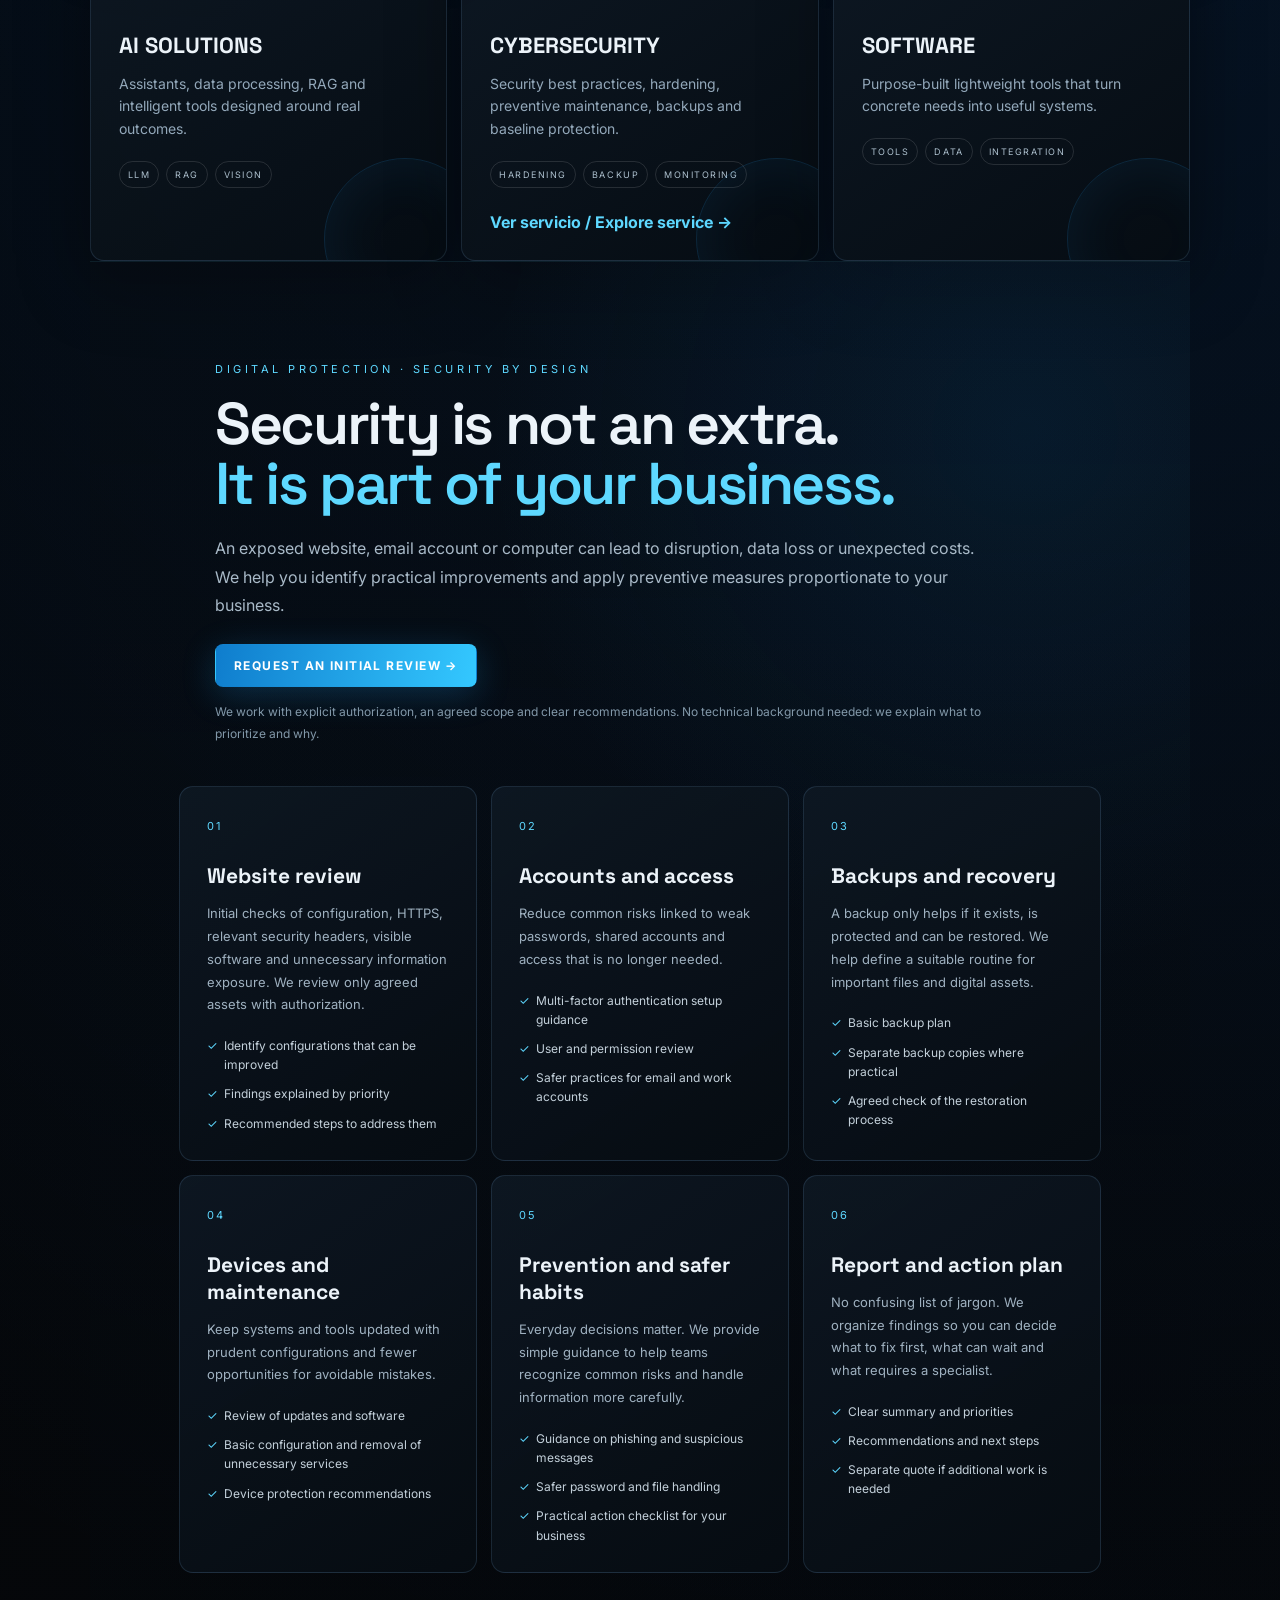
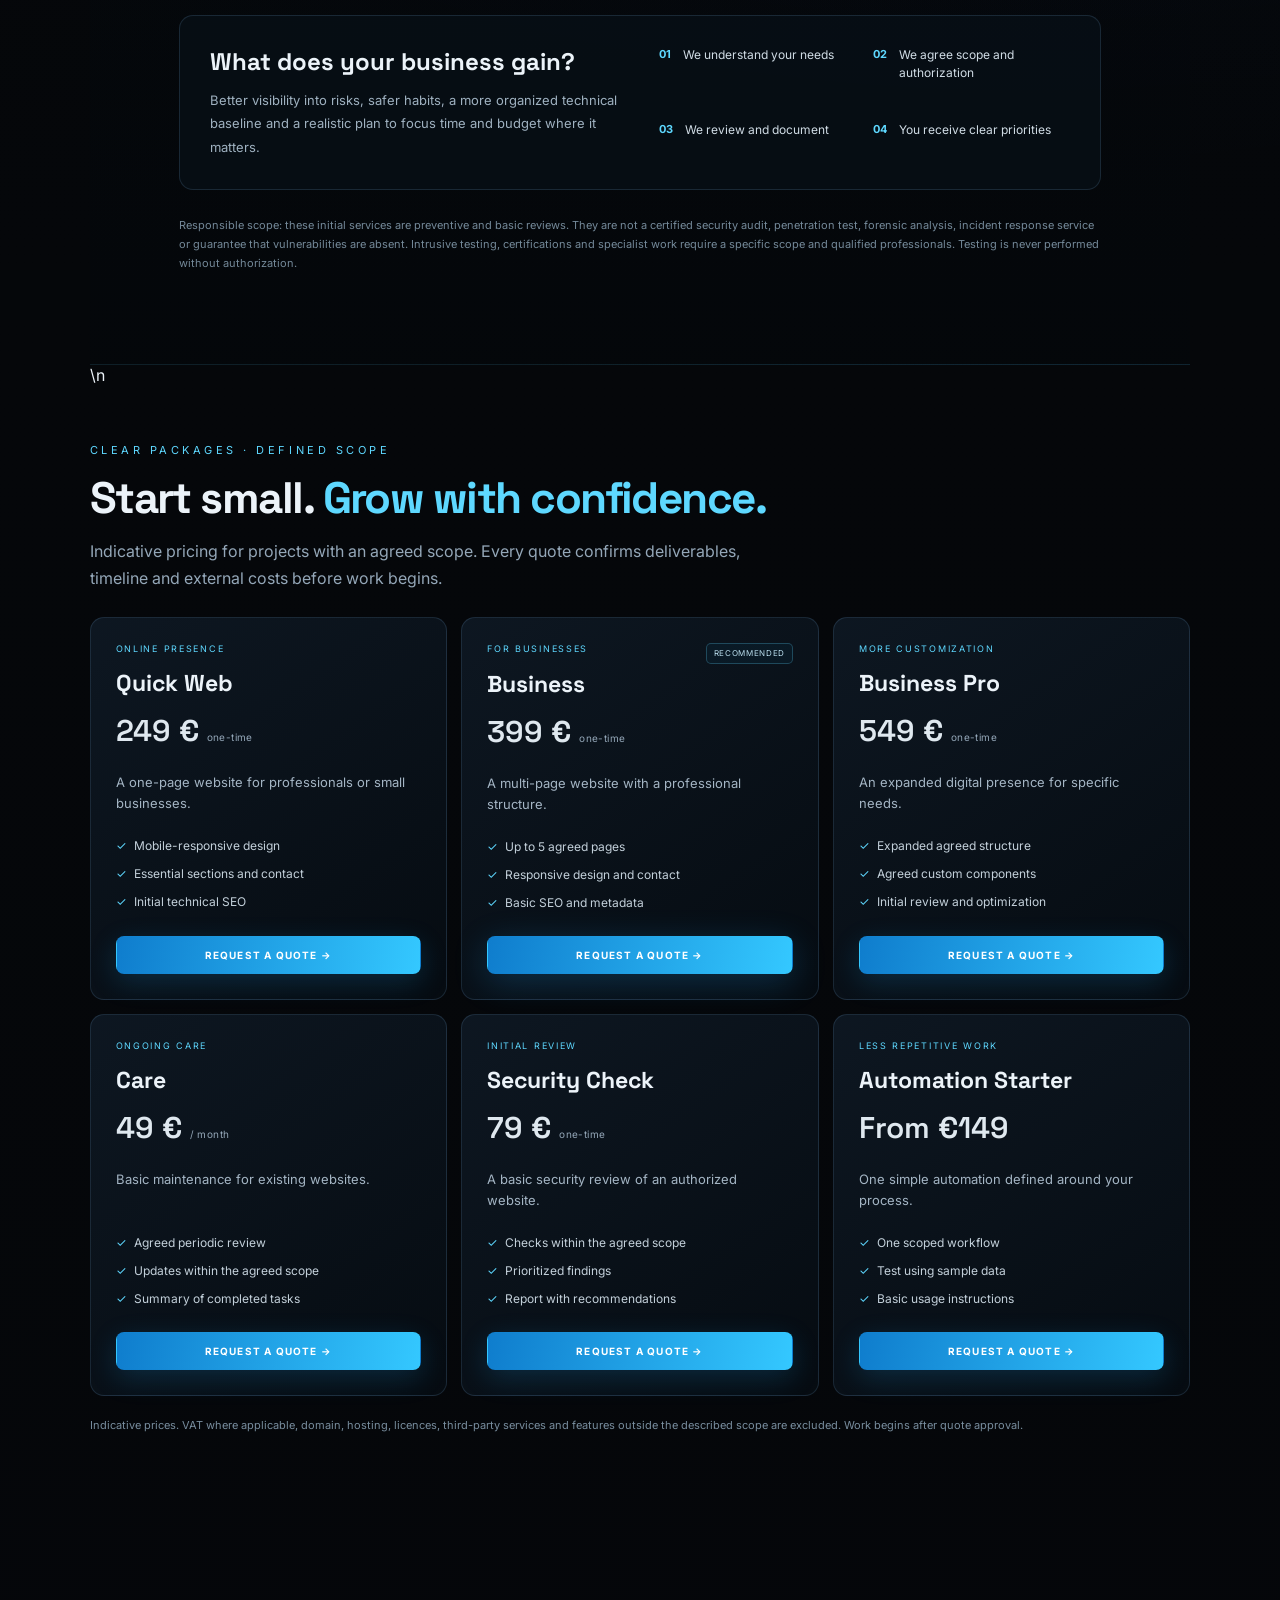
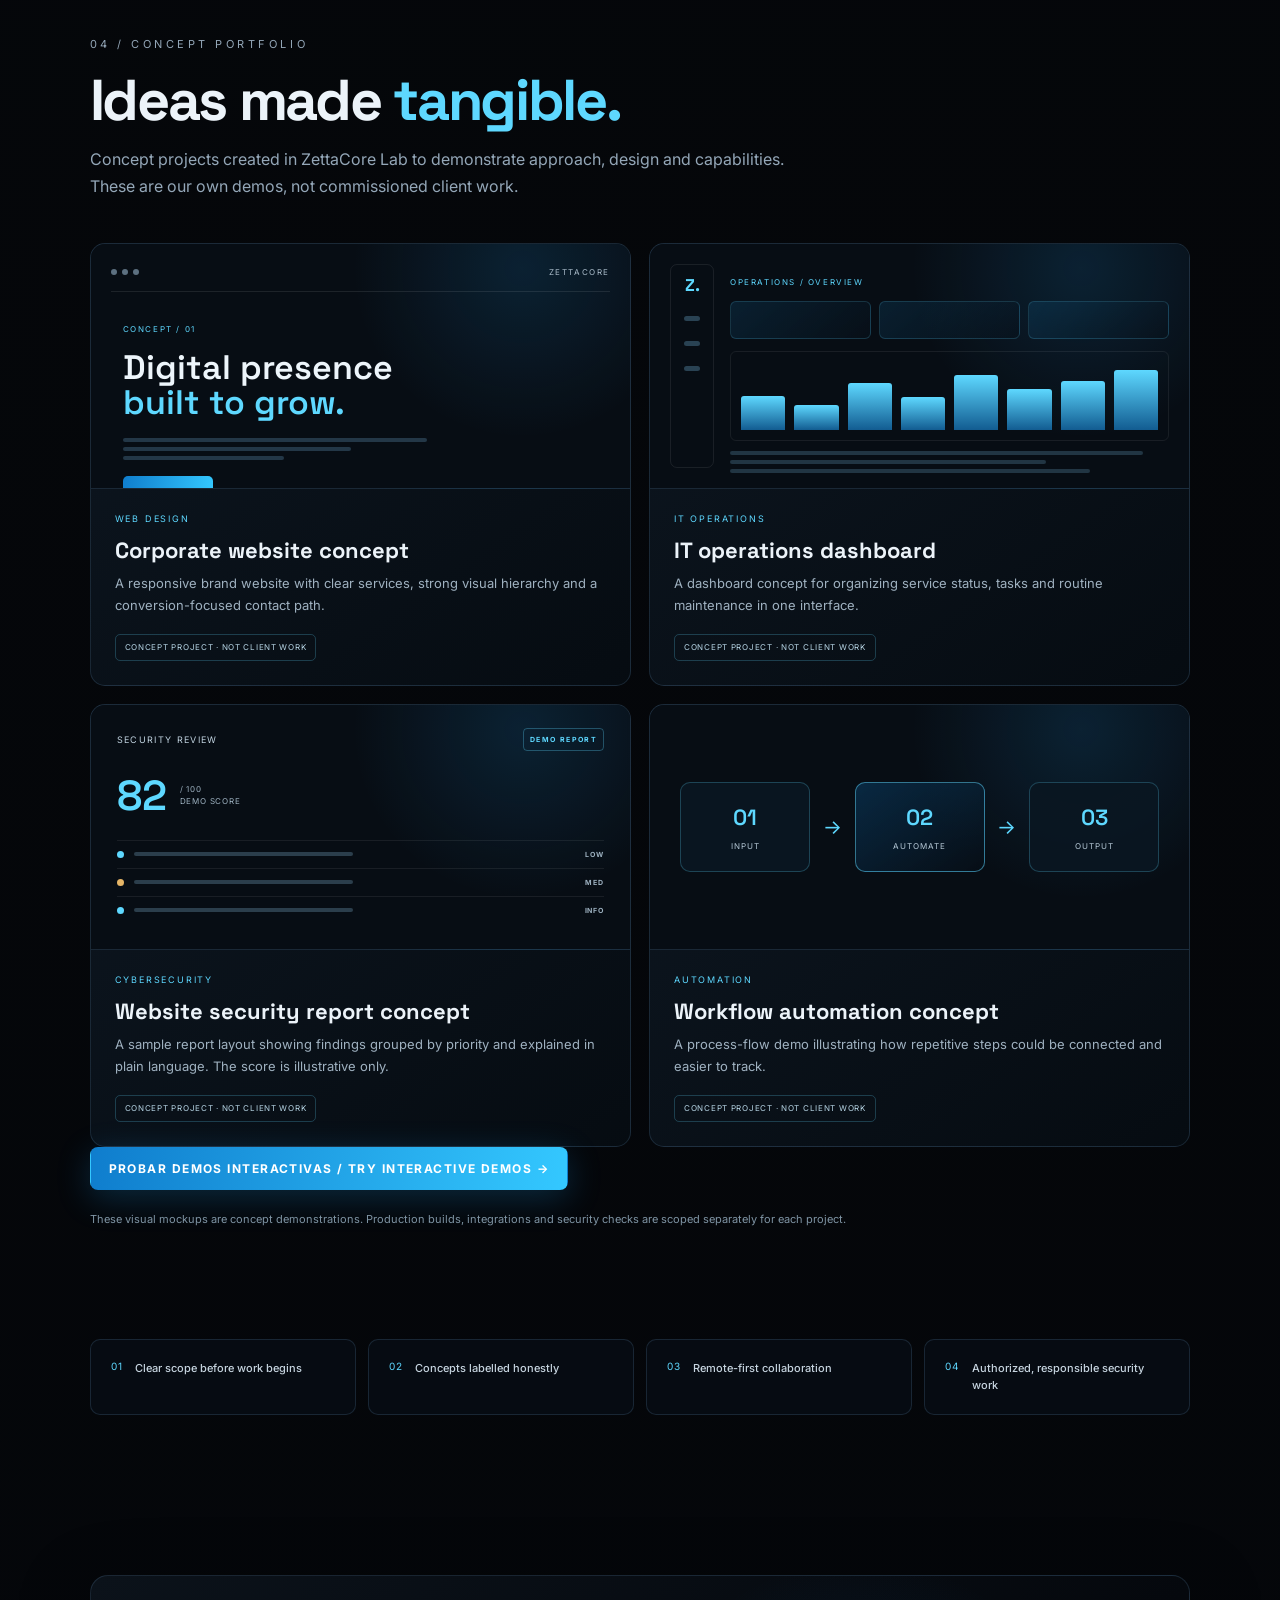
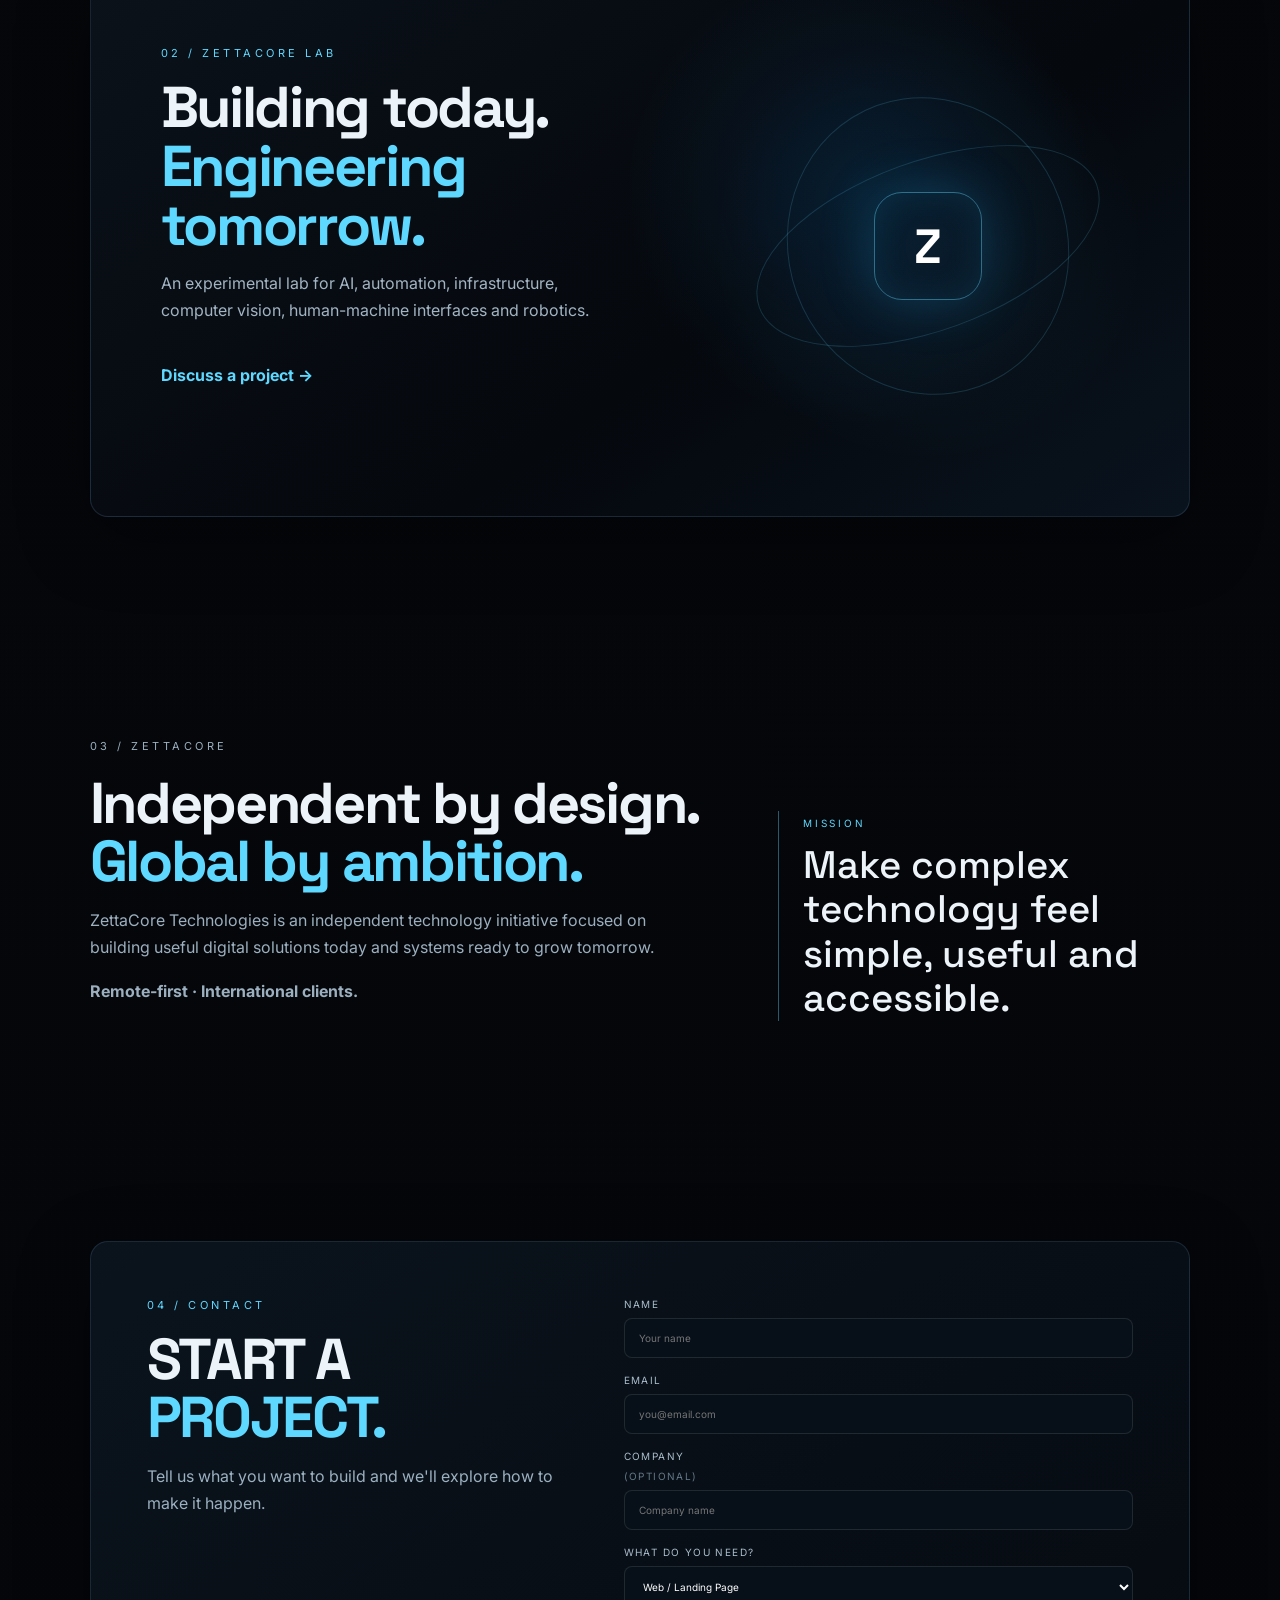
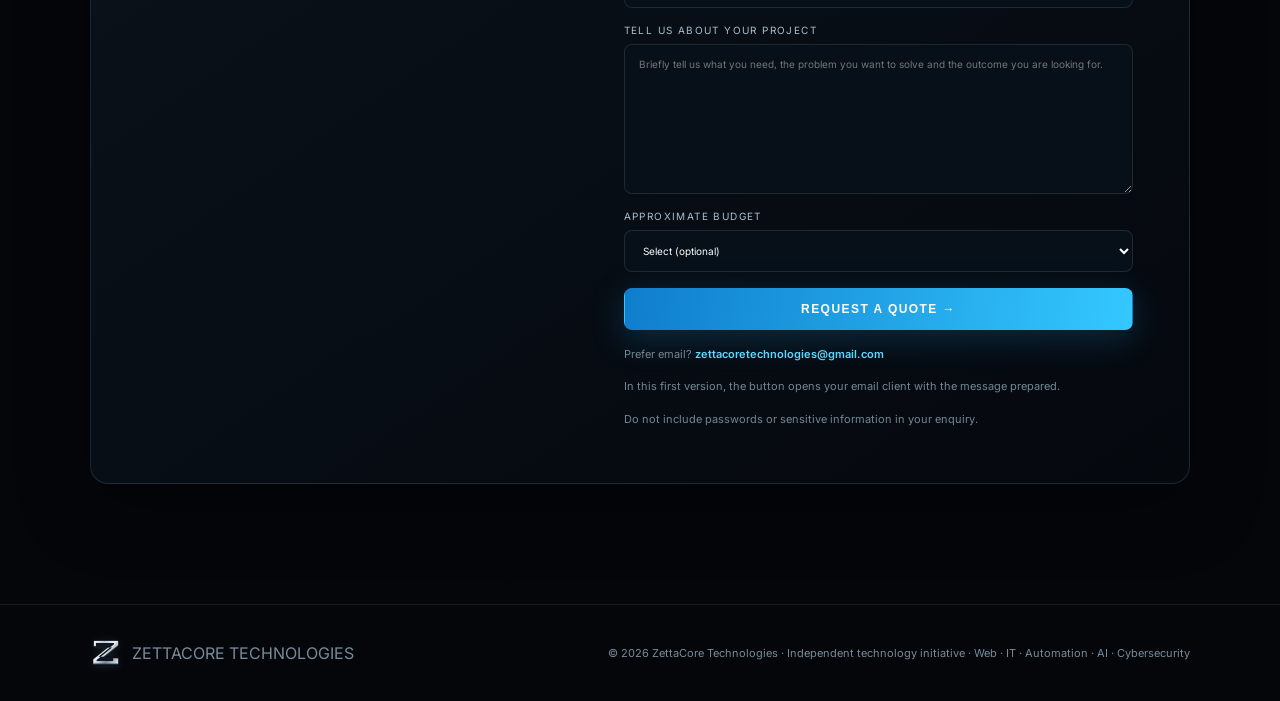
==== commit 4097a541: "Link service cards to dedicated pages and interactive portfolio demos" ====
--- a/index.html
+++ b/index.html
@@ -1,14 +1,14 @@
 <!doctype html>
 <html lang="es">
-<head><meta charset="utf-8"><meta name="viewport" content="width=device-width, initial-scale=1"><meta name="description" content="ZettaCore Technologies: desarrollo web, soporte IT, automatización y ciberseguridad preventiva para profesionales y pequeñas empresas. Proyectos conceptuales y servicios remotos."><meta name="robots" content="index, follow, max-image-preview:large"><meta name="theme-color" content="#05070a"><link rel="canonical" href="https://zettacore-technologies.onrender.com/"><meta property="og:type" content="website"><meta property="og:url" content="https://zettacore-technologies.onrender.com/"><meta property="og:title" content="ZettaCore Technologies | Web, IT, Automation, AI & Cybersecurity"><meta property="og:description" content="Soluciones digitales, automatización, IA, soporte IT y ciberseguridad."><meta property="og:image" content="zettacore-logo-transparent.svg"><meta name="twitter:card" content="summary_large_image"><title>ZettaCore Technologies | Web, IT, Automation, AI & Cybersecurity</title><link rel="icon" href="logo.svg?v=20261009i" type="image/svg+xml"><link rel="manifest" href="site.webmanifest"><link rel="preconnect" href="https://fonts.googleapis.com"><link rel="preconnect" href="https://fonts.gstatic.com" crossorigin><link rel="stylesheet" href="styles.css?v=20261010b"></head>
+<head><meta charset="utf-8"><meta name="viewport" content="width=device-width, initial-scale=1"><meta name="description" content="ZettaCore Technologies: desarrollo web, soporte IT, automatización y ciberseguridad preventiva para profesionales y pequeñas empresas. Proyectos conceptuales y servicios remotos."><meta name="robots" content="index, follow, max-image-preview:large"><meta name="theme-color" content="#05070a"><link rel="canonical" href="https://zettacore-technologies.onrender.com/"><meta property="og:type" content="website"><meta property="og:url" content="https://zettacore-technologies.onrender.com/"><meta property="og:title" content="ZettaCore Technologies | Web, IT, Automation, AI & Cybersecurity"><meta property="og:description" content="Soluciones digitales, automatización, IA, soporte IT y ciberseguridad."><meta property="og:image" content="zettacore-logo-transparent.svg"><meta name="twitter:card" content="summary_large_image"><title>ZettaCore Technologies | Web, IT, Automation, AI & Cybersecurity</title><link rel="icon" href="logo.svg?v=20261009i" type="image/svg+xml"><link rel="manifest" href="site.webmanifest"><link rel="preconnect" href="https://fonts.googleapis.com"><link rel="preconnect" href="https://fonts.gstatic.com" crossorigin><link rel="stylesheet" href="styles.css?v=20261010c"></head>
 <body><header class="topbar"><a class="brand-mini" href="#top" aria-label="ZettaCore Technologies"><img class="brand-logo" src="zettacore-emblem.svg" alt="ZettaCore logo"><span>ZETTA<span class="blue">CORE</span></span></a><nav aria-label="Principal"><a href="#services" data-i18n="nav.services">Servicios</a><a href="#cybersecurity" data-i18n="nav.cybersecurity">Ciberseguridad</a><a href="#portfolio" data-i18n="nav.portfolio">Portfolio</a><a href="#lab" data-i18n="nav.lab">Lab</a><a href="#about" data-i18n="nav.about">Nosotros</a><a class="nav-cta" href="#contact" data-i18n="nav.contact">Contacto</a><label class="language-picker"><span class="sr-only" data-i18n="language.label">Idioma</span><select id="languageSelect" aria-label="Select language" data-language-select><option value="es">🇪🇸 Español</option><option value="en">🇬🇧 English</option><option value="pt">🇧🇷 Português</option><option value="fr">🇫🇷 Français</option><option value="de">🇩🇪 Deutsch</option><option value="it">🇮🇹 Italiano</option></select></label></nav></header><main id="top">
 <section class="hero"><div class="hero-overlay"></div><div class="hero-grid"></div><div class="hero-content"><p class="eyebrow">ZETTACORE TECHNOLOGIES</p><h1 data-i18n-html="hero.title">INTELLIGENT SYSTEMS<br><span>FOR A BRIGHTER TOMORROW.</span></h1><p class="hero-copy" data-i18n="hero.copy">Soluciones digitales construidas para que tu negocio avance: web, software, automatización, inteligencia artificial, IT y ciberseguridad.</p><div class="hero-actions"><a class="button primary" href="#services" data-i18n="hero.primary">Explorar servicios</a><a class="button ghost" href="#contact" data-i18n="hero.secondary">Iniciar proyecto</a></div><div class="hero-meta"><span>WEB</span><i></i><span>SOFTWARE</span><i></i><span>AUTOMATION</span><i></i><span>AI</span><i></i><span>CYBERSECURITY</span></div></div></section>
 <section class="section" id="services"><div class="section-head"><p class="eyebrow" data-i18n="services.eyebrow">01 / SERVICES</p><h2 data-i18n-html="services.title">Technology that <span>works.</span></h2><p data-i18n="services.subtitle">Empezamos con soluciones prácticas y escalables, y construimos desde ahí.</p></div><div class="cards">
-<article class="card"><div class="card-no">01</div><h3 data-i18n="cards.web.title">WEB DEVELOPMENT</h3><p data-i18n="cards.web.copy">Webs corporativas, landing pages y experiencias responsive con una estética premium.</p><div class="tags"><span>HTML</span><span>CSS</span><span>JS</span></div></article>
-<article class="card"><div class="card-no">02</div><h3 data-i18n="cards.it.title">IT & SUPPORT</h3><p data-i18n="cards.it.copy">Soporte remoto, configuración, resolución de incidencias y ayuda tecnológica.</p><div class="tags"><span>REMOTE</span><span>LINUX</span><span>NETWORKS</span></div></article>
-<article class="card"><div class="card-no">03</div><h3 data-i18n="cards.auto.title">AUTOMATION</h3><p data-i18n="cards.auto.copy">Eliminamos tareas repetitivas mediante scripts, integraciones y flujos automatizados.</p><div class="tags"><span>PYTHON</span><span>APIs</span><span>WORKFLOWS</span></div></article>
+<article class="card"><div class="card-no">01</div><h3 data-i18n="cards.web.title">WEB DEVELOPMENT</h3><p data-i18n="cards.web.copy">Webs corporativas, landing pages y experiencias responsive con una estética premium.</p><div class="tags"><span>HTML</span><span>CSS</span><span>JS</span></div><a class="text-link service-more" href="web-development.html">Ver servicio / Explore service →</a></article>
+<article class="card"><div class="card-no">02</div><h3 data-i18n="cards.it.title">IT & SUPPORT</h3><p data-i18n="cards.it.copy">Soporte remoto, configuración, resolución de incidencias y ayuda tecnológica.</p><div class="tags"><span>REMOTE</span><span>LINUX</span><span>NETWORKS</span></div><a class="text-link service-more" href="it-support.html">Ver servicio / Explore service →</a></article>
+<article class="card"><div class="card-no">03</div><h3 data-i18n="cards.auto.title">AUTOMATION</h3><p data-i18n="cards.auto.copy">Eliminamos tareas repetitivas mediante scripts, integraciones y flujos automatizados.</p><div class="tags"><span>PYTHON</span><span>APIs</span><span>WORKFLOWS</span></div><a class="text-link service-more" href="automation.html">Ver servicio / Explore service →</a></article>
 <article class="card"><div class="card-no">04</div><h3 data-i18n="cards.ai.title">AI SOLUTIONS</h3><p data-i18n="cards.ai.copy">Asistentes, procesamiento de datos, RAG y herramientas inteligentes orientadas a resultados.</p><div class="tags"><span>LLM</span><span>RAG</span><span>VISION</span></div></article>
-<article class="card"><div class="card-no">05</div><h3 data-i18n="cards.cyber.title">CYBERSECURITY</h3><p data-i18n="cards.cyber.copy">Buenas prácticas, hardening, mantenimiento preventivo, copias y protección básica.</p><div class="tags"><span>HARDENING</span><span>BACKUP</span><span>MONITORING</span></div></article>
+<article class="card"><div class="card-no">05</div><h3 data-i18n="cards.cyber.title">CYBERSECURITY</h3><p data-i18n="cards.cyber.copy">Buenas prácticas, hardening, mantenimiento preventivo, copias y protección básica.</p><div class="tags"><span>HARDENING</span><span>BACKUP</span><span>MONITORING</span></div><a class="text-link service-more" href="cybersecurity.html">Ver servicio / Explore service →</a></article>
 <article class="card"><div class="card-no">06</div><h3 data-i18n="cards.software.title">SOFTWARE</h3><p data-i18n="cards.software.copy">Pequeñas herramientas a medida para convertir necesidades concretas en sistemas útiles.</p><div class="tags"><span>TOOLS</span><span>DATA</span><span>INTEGRATION</span></div></article></div>
 <section class="security-section" id="cybersecurity"><div class="security-intro"><p class="eyebrow" data-i18n="security.eyebrow">PROTECCIÓN DIGITAL · SEGURIDAD DESDE LA BASE</p><h2 data-i18n-html="security.title">La seguridad no es un extra.<br><span>Es parte de tu negocio.</span></h2><p data-i18n="security.intro">Una web, una cuenta de correo o un ordenador desprotegido pueden convertirse en una interrupción, una pérdida de datos o un coste inesperado. Te ayudamos a identificar mejoras prácticas y a aplicar medidas preventivas proporcionadas al tamaño de tu negocio.</p><a class="button primary" href="#contact" data-security-cta="true" data-i18n="security.cta">Solicitar una revisión inicial →</a><p class="security-note" data-i18n="security.note">Trabajamos con autorización expresa, alcance acordado y recomendaciones claras. No necesitas conocer términos técnicos: te explicamos qué conviene priorizar y por qué.</p></div><div class="security-grid"><article class="security-card"><span>01</span><h3 data-i18n="security.s1.title">Revisión de la web</h3><p data-i18n="security.s1.copy">Comprobaciones iniciales de configuración, HTTPS, cabeceras de seguridad cuando proceda, software visible y exposición innecesaria de información. Revisamos únicamente los activos autorizados y acordados.</p><ul><li data-i18n="security.s1.b1">Detección de configuraciones mejorables</li><li data-i18n="security.s1.b2">Hallazgos explicados por prioridad</li><li data-i18n="security.s1.b3">Pasos recomendados para corregirlos</li></ul></article><article class="security-card"><span>02</span><h3 data-i18n="security.s2.title">Cuentas y accesos</h3><p data-i18n="security.s2.copy">Reducimos riesgos habituales asociados a contraseñas débiles, cuentas compartidas y accesos que ya no se necesitan.</p><ul><li data-i18n="security.s2.b1">Configuración de autenticación multifactor</li><li data-i18n="security.s2.b2">Revisión de usuarios y permisos</li><li data-i18n="security.s2.b3">Buenas prácticas para correo y cuentas de trabajo</li></ul></article><article class="security-card"><span>03</span><h3 data-i18n="security.s3.title">Copias y recuperación</h3><p data-i18n="security.s3.copy">Una copia solo ayuda si existe, está protegida y puede recuperarse. Te ayudamos a definir una rutina adecuada para archivos y activos digitales importantes.</p><ul><li data-i18n="security.s3.b1">Plan básico de copias de seguridad</li><li data-i18n="security.s3.b2">Separación de copias cuando sea viable</li><li data-i18n="security.s3.b3">Comprobación acordada del proceso de restauración</li></ul></article><article class="security-card"><span>04</span><h3 data-i18n="security.s4.title">Equipos y mantenimiento</h3><p data-i18n="security.s4.copy">Ayudamos a mantener sistemas y herramientas al día, con una configuración prudente y menos oportunidades para errores evitables.</p><ul><li data-i18n="security.s4.b1">Revisión de actualizaciones y software</li><li data-i18n="security.s4.b2">Configuración básica y reducción de servicios innecesarios</li><li data-i18n="security.s4.b3">Recomendaciones de protección para equipos</li></ul></article><article class="security-card"><span>05</span><h3 data-i18n="security.s5.title">Prevención y hábitos seguros</h3><p data-i18n="security.s5.copy">Las decisiones diarias importan. Preparamos pautas sencillas para que el equipo reconozca riesgos comunes y gestione la información con más cuidado.</p><ul><li data-i18n="security.s5.b1">Orientación frente a phishing y mensajes sospechosos</li><li data-i18n="security.s5.b2">Gestión segura de contraseñas y archivos</li><li data-i18n="security.s5.b3">Lista de acciones prácticas para el negocio</li></ul></article><article class="security-card"><span>06</span><h3 data-i18n="security.s6.title">Informe y plan de acción</h3><p data-i18n="security.s6.copy">No te entregamos una lista de términos incomprensibles. Ordenamos los hallazgos para ayudarte a decidir qué resolver primero, qué puede esperar y qué necesita un especialista.</p><ul><li data-i18n="security.s6.b1">Resumen comprensible y prioridades</li><li data-i18n="security.s6.b2">Recomendaciones y próximos pasos</li><li data-i18n="security.s6.b3">Presupuesto aparte si hace falta trabajo adicional</li></ul></article></div><div class="security-bottom"><div><h3 data-i18n="security.why.title">¿Qué gana tu negocio?</h3><p data-i18n="security.why.copy">Más visibilidad sobre tus riesgos, mejores hábitos, una base técnica más ordenada y un plan realista para invertir tiempo y presupuesto donde más importa.</p></div><div class="security-steps"><div><b>01</b><span data-i18n="security.step1">Escuchamos tus necesidades</span></div><div><b>02</b><span data-i18n="security.step2">Acordamos alcance y autorización</span></div><div><b>03</b><span data-i18n="security.step3">Revisamos y documentamos</span></div><div><b>04</b><span data-i18n="security.step4">Te entregamos prioridades claras</span></div></div></div><p class="security-disclaimer" data-i18n="security.disclaimer">Alcance responsable: estos servicios iniciales son preventivos y de revisión básica. No equivalen a una auditoría de seguridad certificada, prueba de penetración, análisis forense, respuesta a incidentes ni garantía de ausencia de vulnerabilidades. Las pruebas intrusivas, certificaciones y trabajos especializados requieren un alcance específico y profesionales habilitados. Nunca se realizan pruebas sin autorización.</p></section>\n<div class="offer-heading"><p class="eyebrow" data-i18n="offers.eyebrow">PAQUETES CLAROS · ALCANCE DEFINIDO</p><h3 data-i18n-html="offers.title">Start small. <span>Grow with confidence.</span></h3><p data-i18n="offers.copy">Precios orientativos para proyectos con alcance acordado. Cada presupuesto confirma entregables, plazos y costes externos antes de empezar.</p></div>
 <div class="offer-grid">
@@ -26,8 +26,8 @@
 <article class="concept-card"><div class="concept-preview preview-dashboard" aria-hidden="true"><div class="dash-side"><b>Z.</b><i></i><i></i><i></i></div><div class="dash-main"><small>OPERATIONS / OVERVIEW</small><div class="dash-stats"><i></i><i></i><i></i></div><div class="dash-chart"><i></i><i></i><i></i><i></i><i></i><i></i><i></i><i></i></div><div class="dash-table"><i></i><i></i><i></i></div></div></div><div class="concept-content"><span class="concept-type" data-i18n="portfolio.type.it">IT OPERATIONS</span><h3 data-i18n="portfolio.it.title">IT operations dashboard</h3><p data-i18n="portfolio.it.copy">A dashboard concept for organizing service status, tasks and routine maintenance in one interface.</p><span class="concept-badge" data-i18n="portfolio.badge">CONCEPT PROJECT · NOT CLIENT WORK</span></div></article>
 <article class="concept-card"><div class="concept-preview preview-security" aria-hidden="true"><div class="report-head"><span>SECURITY REVIEW</span><b>DEMO REPORT</b></div><div class="report-score"><strong>82</strong><span>/ 100<br>DEMO SCORE</span></div><div class="report-item"><i></i><span></span><b>LOW</b></div><div class="report-item"><i></i><span></span><b>MED</b></div><div class="report-item"><i></i><span></span><b>INFO</b></div></div><div class="concept-content"><span class="concept-type" data-i18n="portfolio.type.cyber">CYBERSECURITY</span><h3 data-i18n="portfolio.cyber.title">Website security report concept</h3><p data-i18n="portfolio.cyber.copy">A sample report layout showing how findings can be grouped by priority and explained in plain language. The score is illustrative only.</p><span class="concept-badge" data-i18n="portfolio.badge">CONCEPT PROJECT · NOT CLIENT WORK</span></div></article>
 <article class="concept-card"><div class="concept-preview preview-flow" aria-hidden="true"><div class="flow-node"><b>01</b><span>INPUT</span></div><div class="flow-arrow">→</div><div class="flow-node flow-node-blue"><b>02</b><span>AUTOMATE</span></div><div class="flow-arrow">→</div><div class="flow-node"><b>03</b><span>OUTPUT</span></div></div><div class="concept-content"><span class="concept-type" data-i18n="portfolio.type.auto">AUTOMATION</span><h3 data-i18n="portfolio.auto.title">Workflow automation concept</h3><p data-i18n="portfolio.auto.copy">A simple process-flow demo illustrating how repetitive steps could be connected and made easier to track.</p><span class="concept-badge" data-i18n="portfolio.badge">CONCEPT PROJECT · NOT CLIENT WORK</span></div></article>
-</div><p class="portfolio-note" data-i18n="portfolio.note">These visual mockups are concept demonstrations. Production builds, integrations and security checks are scoped separately for each project.</p></section>
+</div><div class="portfolio-actions"><a class="button primary" href="portfolio-demos.html">Probar demos interactivas / Try interactive demos →</a></div><p class="portfolio-note" data-i18n="portfolio.note">These visual mockups are concept demonstrations. Production builds, integrations and security checks are scoped separately for each project.</p></section>
 <section class="section trust-strip" aria-label="How we work"><div><span>01</span><b data-i18n="trust.scope">Clear scope before work begins</b></div><div><span>02</span><b data-i18n="trust.ownership">Concepts labelled honestly</b></div><div><span>03</span><b data-i18n="trust.remote">Remote-first collaboration</b></div><div><span>04</span><b data-i18n="trust.security">Authorized, responsible security work</b></div></section>
 <section class="section lab" id="lab"><div class="lab-panel"><div><p class="eyebrow" data-i18n="lab.eyebrow">02 / ZETTACORE LAB</p><h2 data-i18n-html="lab.title">Building today.<br><span>Engineering tomorrow.</span></h2><p class="lab-copy" data-i18n="lab.copy">Un laboratorio experimental donde probamos IA, automatización, infraestructura, visión, interfaces hombre-máquina y robótica.</p><a class="text-link" href="#contact" data-i18n="lab.link">Hablar sobre un proyecto →</a></div><div class="lab-orbit" aria-hidden="true"><div class="orbit orbit-a"></div><div class="orbit orbit-b"></div><div class="core-dot">Z</div></div></div></section>
 <section class="section about" id="about"><div class="about-copy"><p class="eyebrow" data-i18n="about.eyebrow">03 / ZETTACORE</p><h2 data-i18n-html="about.title">Independent by design.<br><span>Global by ambition.</span></h2><p data-i18n="about.copy1">ZettaCore Technologies nace como una iniciativa tecnológica independiente enfocada en crear soluciones digitales útiles hoy y preparadas para crecer mañana.</p><p><strong data-i18n="about.copy2">Trabajando en remoto · Clientes internacionales.</strong></p></div><div class="statement"><span data-i18n="about.mission.label">MISSION</span><p data-i18n="about.mission.text">Make complex technology feel simple, useful and accessible.</p></div></section>
-<section class="section contact" id="contact"><div class="contact-shell"><div><p class="eyebrow" data-i18n="contact.eyebrow">04 / CONTACT</p><h2 data-i18n-html="contact.title">START A <span>PROJECT.</span></h2><p data-i18n="contact.intro">Cuéntanos qué quieres construir y estudiamos cómo hacerlo realidad.</p></div><form class="contact-form" id="contactForm"><label><span data-i18n="form.name">Nombre</span><input name="Nombre" required autocomplete="name" data-placeholder="form.placeholders.name"></label><label><span data-i18n="form.email">Email</span><input type="email" name="Email" required autocomplete="email" data-placeholder="form.placeholders.email"></label><label><span data-i18n="form.company">Empresa</span> <span class="optional" data-i18n="form.optional">(opcional)</span><input name="Empresa" autocomplete="organization" data-placeholder="form.placeholders.company"></label><label><span data-i18n="form.type">¿Qué necesitas?</span><select name="Tipo" required><option value="web" data-i18n="form.options.web">Web / Landing Page</option><option value="it" data-i18n="form.options.it">IT / Soporte técnico</option><option value="automation" data-i18n="form.options.automation">Automatización</option><option value="ai" data-i18n="form.options.ai">Inteligencia Artificial</option><option value="cybersecurity" data-i18n="form.options.cybersecurity">Ciberseguridad</option><option value="software" data-i18n="form.options.software">Software</option><option value="other" data-i18n="form.options.other">Otro</option></select></label><label><span data-i18n="form.project">Cuéntanos tu proyecto</span><textarea name="Proyecto" rows="6" required data-placeholder="form.placeholders.project"></textarea></label><label><span data-i18n="form.budget">Presupuesto aproximado</span><select name="Presupuesto"><option value="" data-i18n="form.options.budgetChoose">Seleccionar (opcional)</option><option value="under-250" data-i18n="form.options.under250">Hasta 250 €</option><option value="250-500" data-i18n="form.options.250500">250–500 €</option><option value="500-1000" data-i18n="form.options.5001000">500–1.000 €</option><option value="1000-plus" data-i18n="form.options.1000plus">Más de 1.000 €</option><option value="not-sure" data-i18n="form.options.notSure">No estoy seguro</option></select></label><button class="button primary submit-btn" type="submit" data-i18n="form.submit">Solicitar presupuesto →</button><p class="form-note"><span data-i18n="form.preferEmail">¿Prefieres escribir por email?</span> <a href="mailto:zettacoretechnologies@gmail.com">zettacoretechnologies@gmail.com</a></p><p class="form-note" data-i18n="form.note">Al enviar, se abrirá tu aplicación de correo con el mensaje preparado; tendrás que confirmar el envío.</p><p class="form-note" data-i18n="form.privacy">No incluyas contraseñas ni información sensible en tu consulta.</p></form></div></section></main><footer><div class="footer-brand"><img src="zettacore-emblem.svg" alt="" class="footer-logo">ZETTACORE TECHNOLOGIES</div><p data-i18n="footer.copy">© 2026 ZettaCore Technologies · Iniciativa tecnológica independiente · Web · IT · Automation · AI · Cybersecurity</p></footer><script type="application/ld+json">{"@context":"https://schema.org","@type":"Organization","name":"ZettaCore Technologies","url":"https://zettacore-technologies.onrender.com/","email":"zettacoretechnologies@gmail.com","description":"Independent technology initiative providing web development, IT support, automation and preventive cybersecurity services."}</script><script src="main.js?v=20261010b"></script></body></html>+<section class="section contact" id="contact"><div class="contact-shell"><div><p class="eyebrow" data-i18n="contact.eyebrow">04 / CONTACT</p><h2 data-i18n-html="contact.title">START A <span>PROJECT.</span></h2><p data-i18n="contact.intro">Cuéntanos qué quieres construir y estudiamos cómo hacerlo realidad.</p></div><form class="contact-form" id="contactForm"><label><span data-i18n="form.name">Nombre</span><input name="Nombre" required autocomplete="name" data-placeholder="form.placeholders.name"></label><label><span data-i18n="form.email">Email</span><input type="email" name="Email" required autocomplete="email" data-placeholder="form.placeholders.email"></label><label><span data-i18n="form.company">Empresa</span> <span class="optional" data-i18n="form.optional">(opcional)</span><input name="Empresa" autocomplete="organization" data-placeholder="form.placeholders.company"></label><label><span data-i18n="form.type">¿Qué necesitas?</span><select name="Tipo" required><option value="web" data-i18n="form.options.web">Web / Landing Page</option><option value="it" data-i18n="form.options.it">IT / Soporte técnico</option><option value="automation" data-i18n="form.options.automation">Automatización</option><option value="ai" data-i18n="form.options.ai">Inteligencia Artificial</option><option value="cybersecurity" data-i18n="form.options.cybersecurity">Ciberseguridad</option><option value="software" data-i18n="form.options.software">Software</option><option value="other" data-i18n="form.options.other">Otro</option></select></label><label><span data-i18n="form.project">Cuéntanos tu proyecto</span><textarea name="Proyecto" rows="6" required data-placeholder="form.placeholders.project"></textarea></label><label><span data-i18n="form.budget">Presupuesto aproximado</span><select name="Presupuesto"><option value="" data-i18n="form.options.budgetChoose">Seleccionar (opcional)</option><option value="under-250" data-i18n="form.options.under250">Hasta 250 €</option><option value="250-500" data-i18n="form.options.250500">250–500 €</option><option value="500-1000" data-i18n="form.options.5001000">500–1.000 €</option><option value="1000-plus" data-i18n="form.options.1000plus">Más de 1.000 €</option><option value="not-sure" data-i18n="form.options.notSure">No estoy seguro</option></select></label><button class="button primary submit-btn" type="submit" data-i18n="form.submit">Solicitar presupuesto →</button><p class="form-note"><span data-i18n="form.preferEmail">¿Prefieres escribir por email?</span> <a href="mailto:zettacoretechnologies@gmail.com">zettacoretechnologies@gmail.com</a></p><p class="form-note" data-i18n="form.note">Al enviar, se abrirá tu aplicación de correo con el mensaje preparado; tendrás que confirmar el envío.</p><p class="form-note" data-i18n="form.privacy">No incluyas contraseñas ni información sensible en tu consulta.</p></form></div></section></main><footer><div class="footer-brand"><img src="zettacore-emblem.svg" alt="" class="footer-logo">ZETTACORE TECHNOLOGIES</div><p data-i18n="footer.copy">© 2026 ZettaCore Technologies · Iniciativa tecnológica independiente · Web · IT · Automation · AI · Cybersecurity</p></footer><script type="application/ld+json">{"@context":"https://schema.org","@type":"Organization","name":"ZettaCore Technologies","url":"https://zettacore-technologies.onrender.com/","email":"zettacoretechnologies@gmail.com","description":"Independent technology initiative providing web development, IT support, automation and preventive cybersecurity services."}</script><script src="main.js?v=20261010c"></script></body></html>
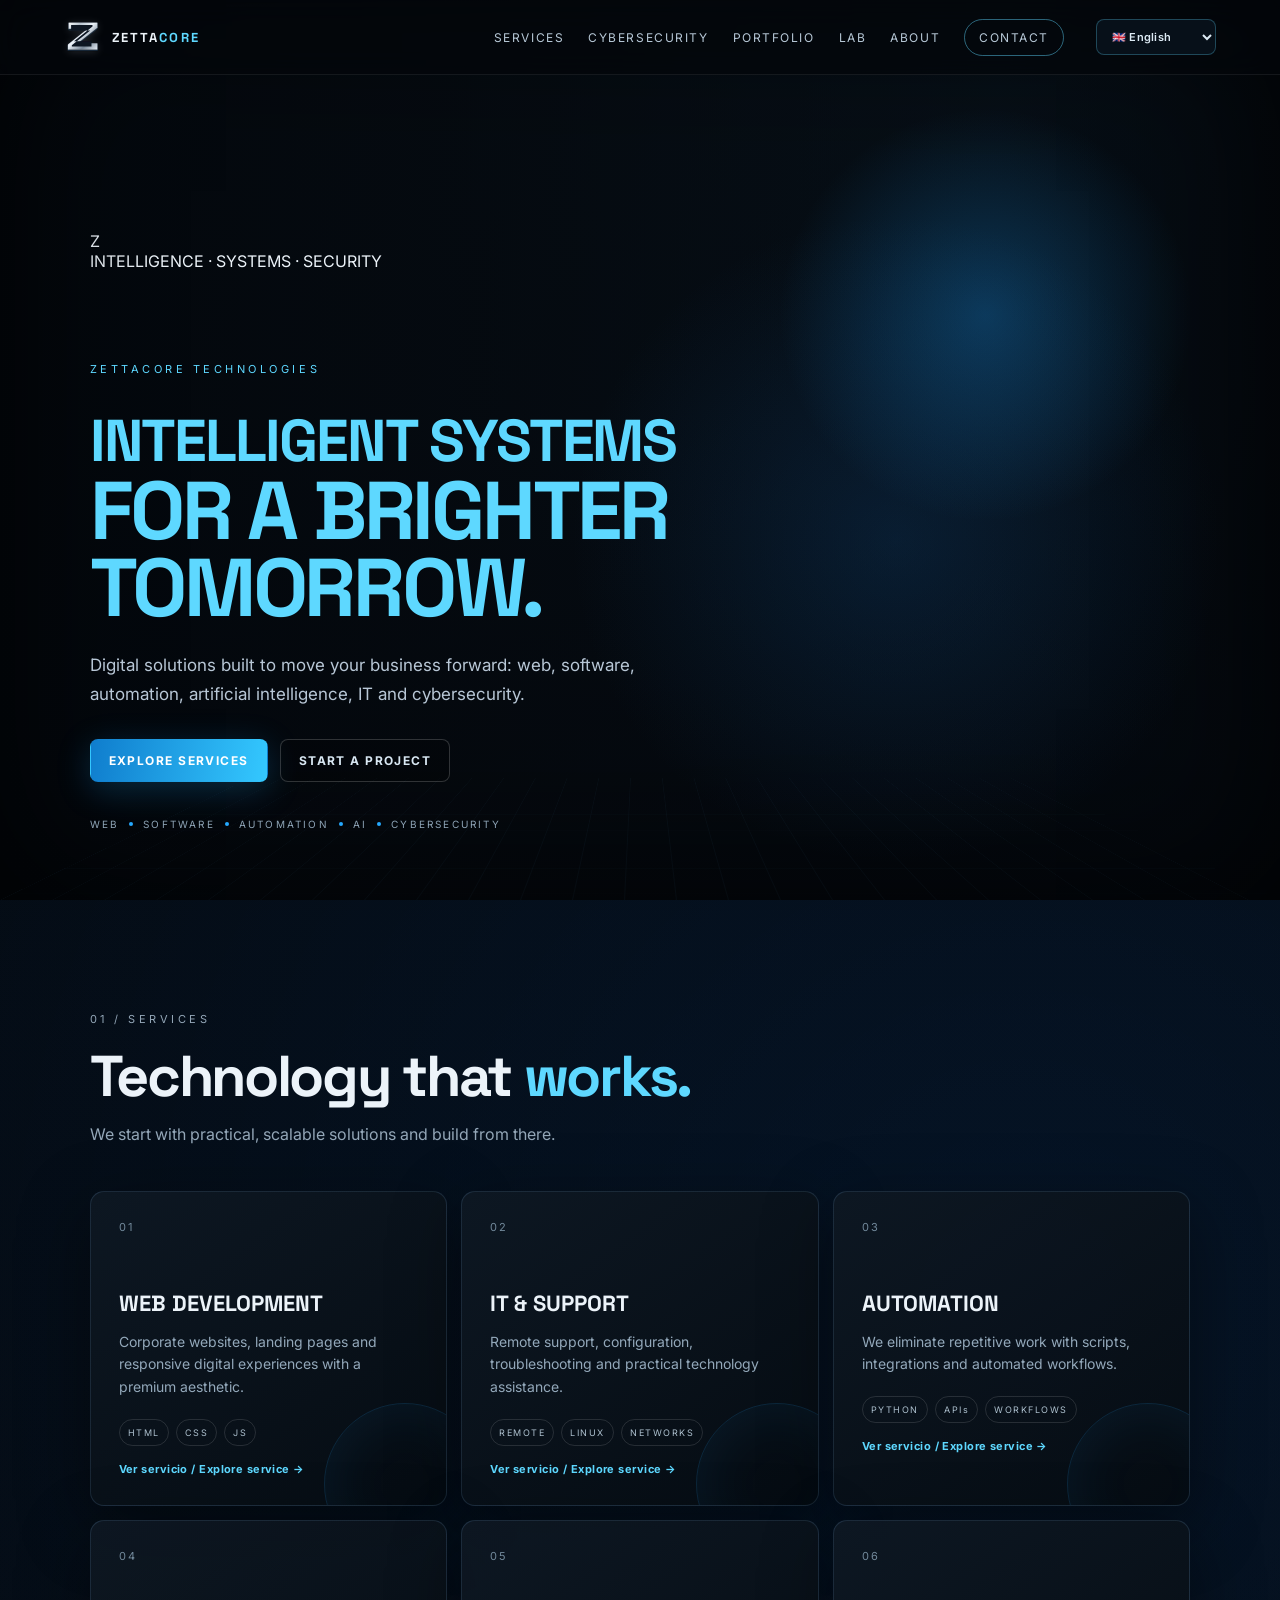
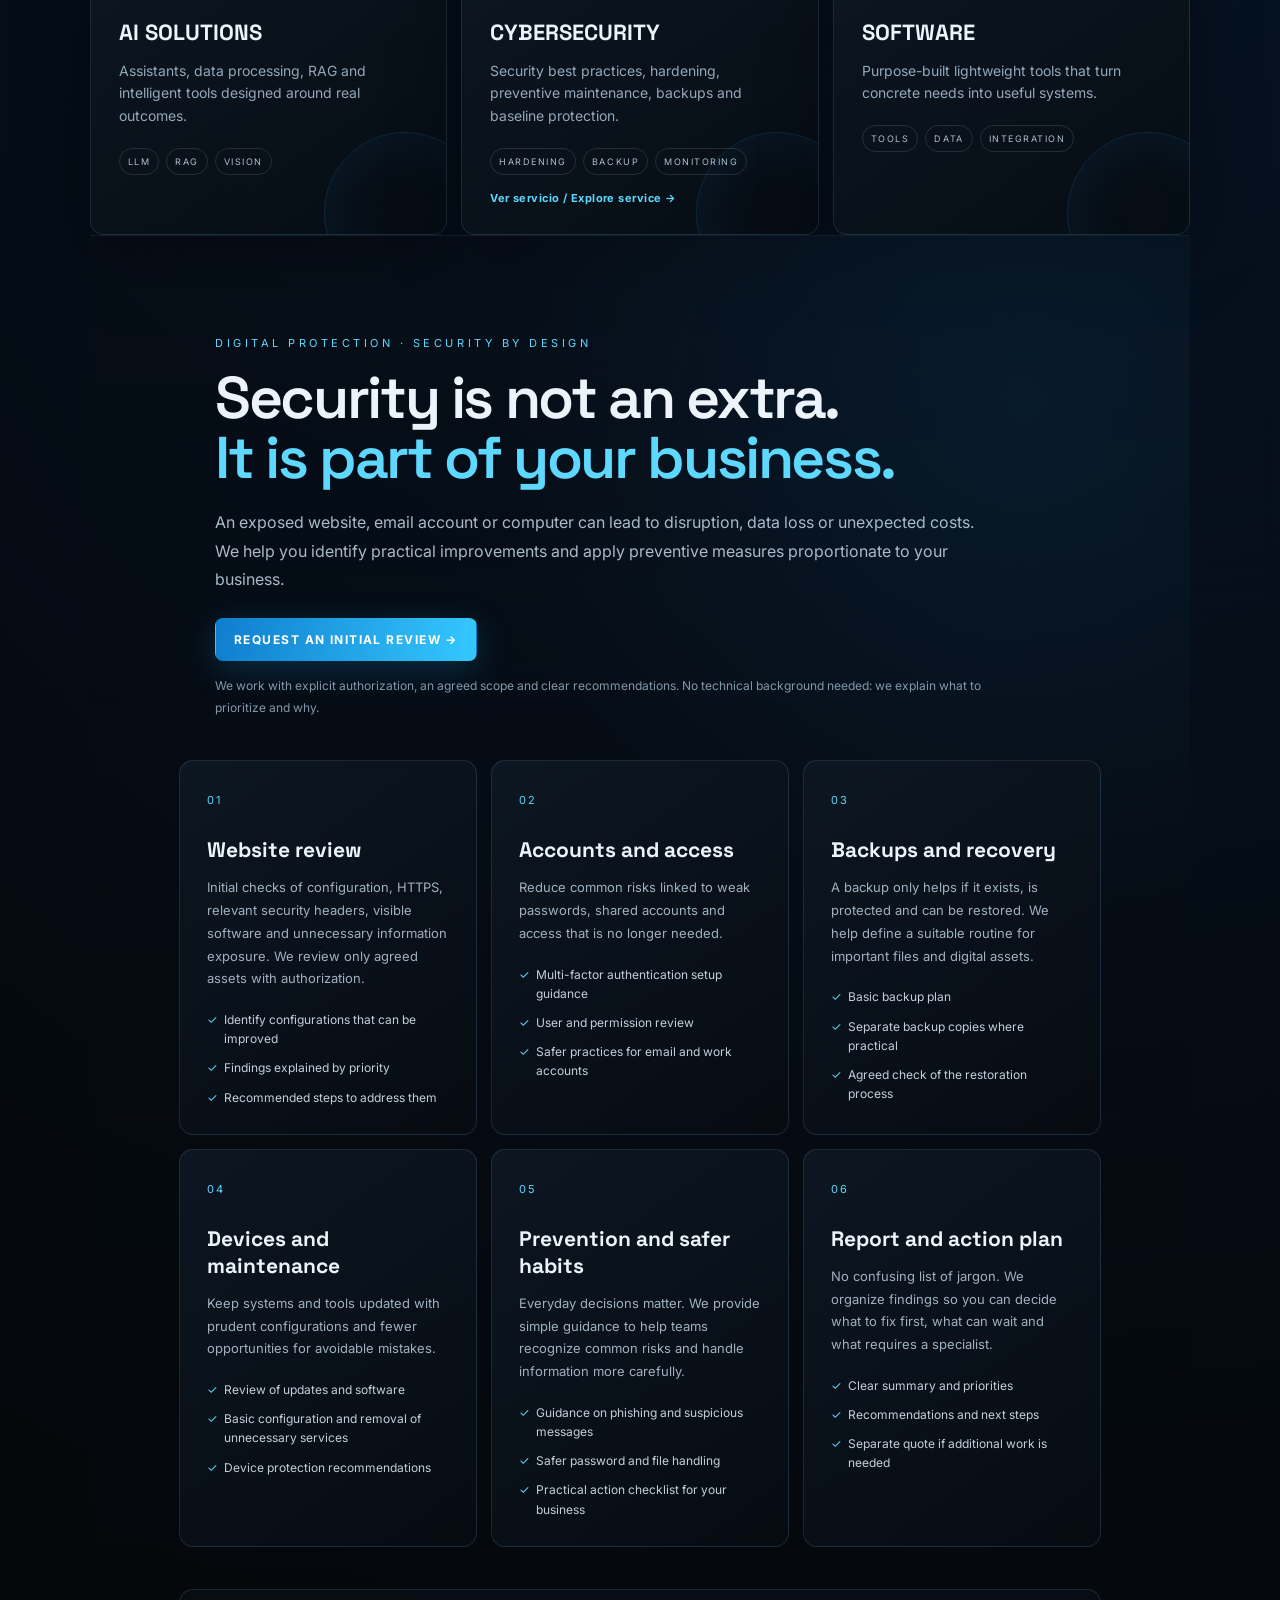
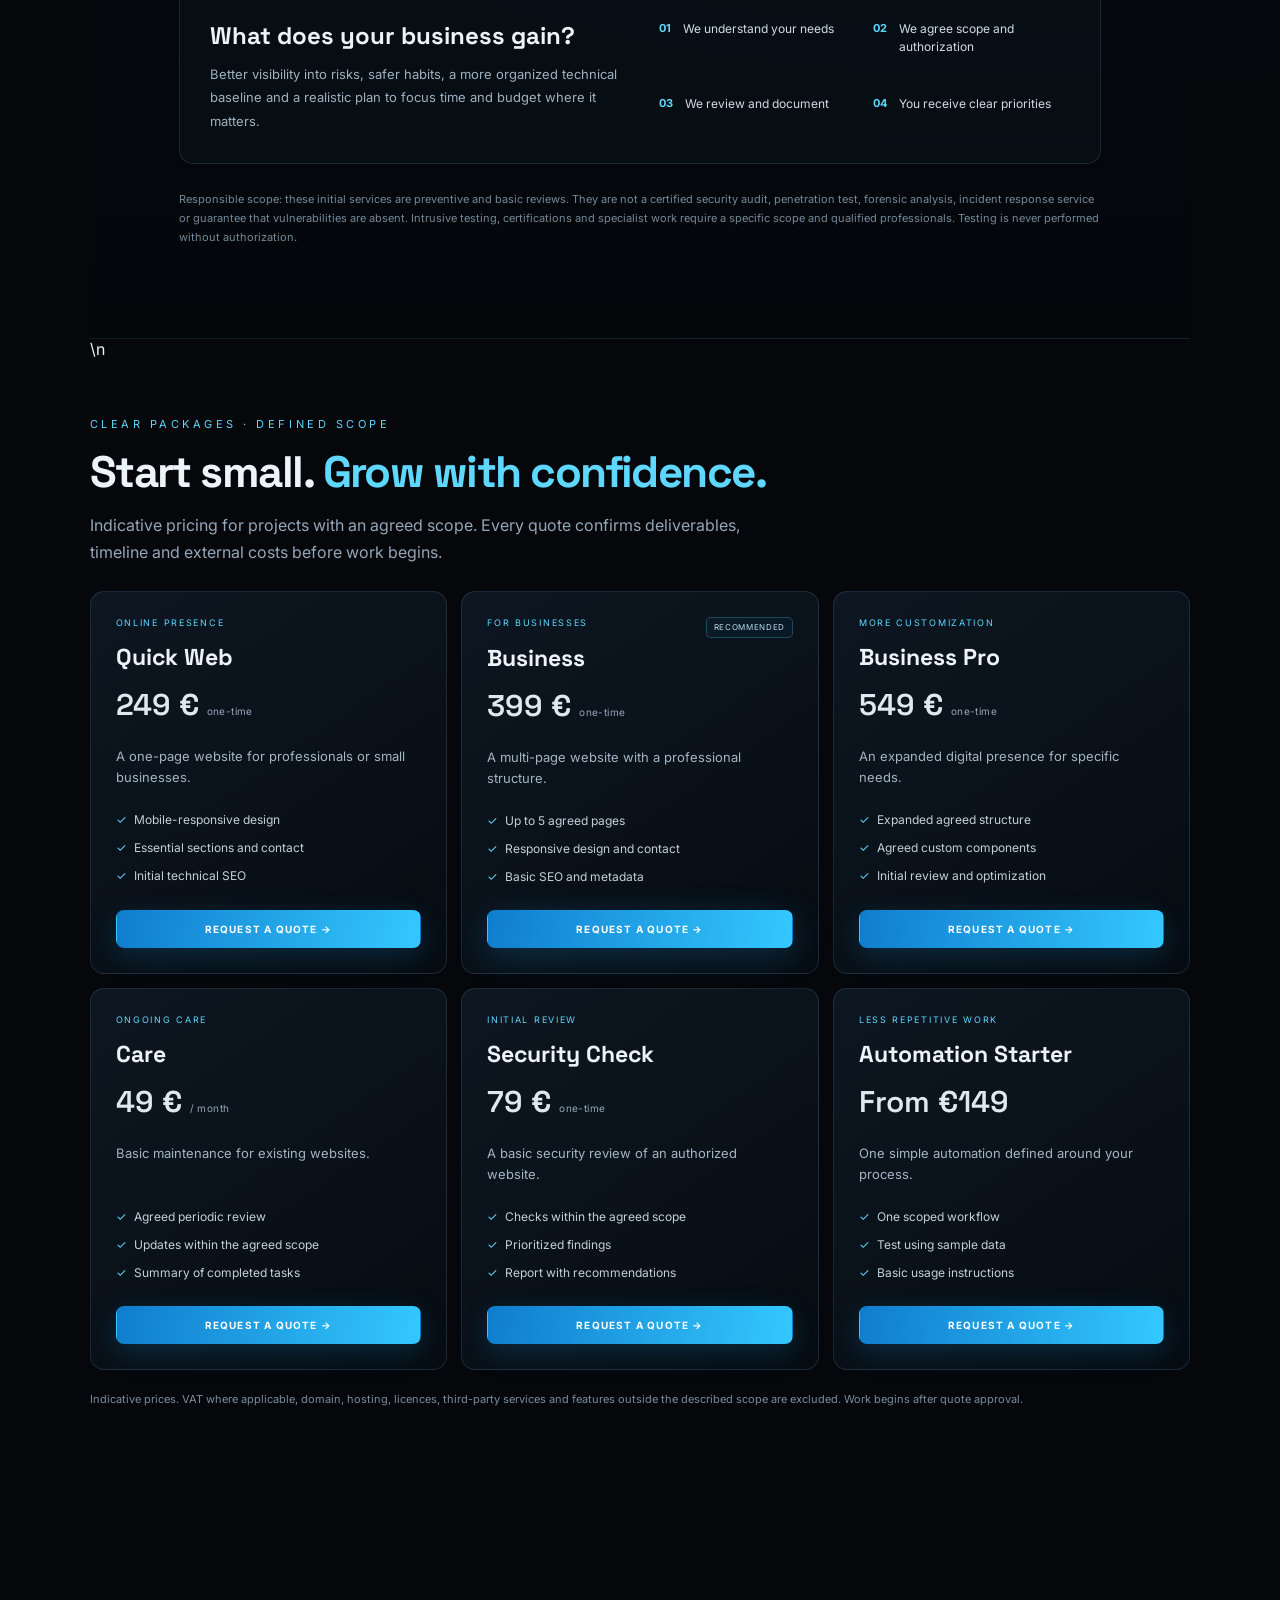
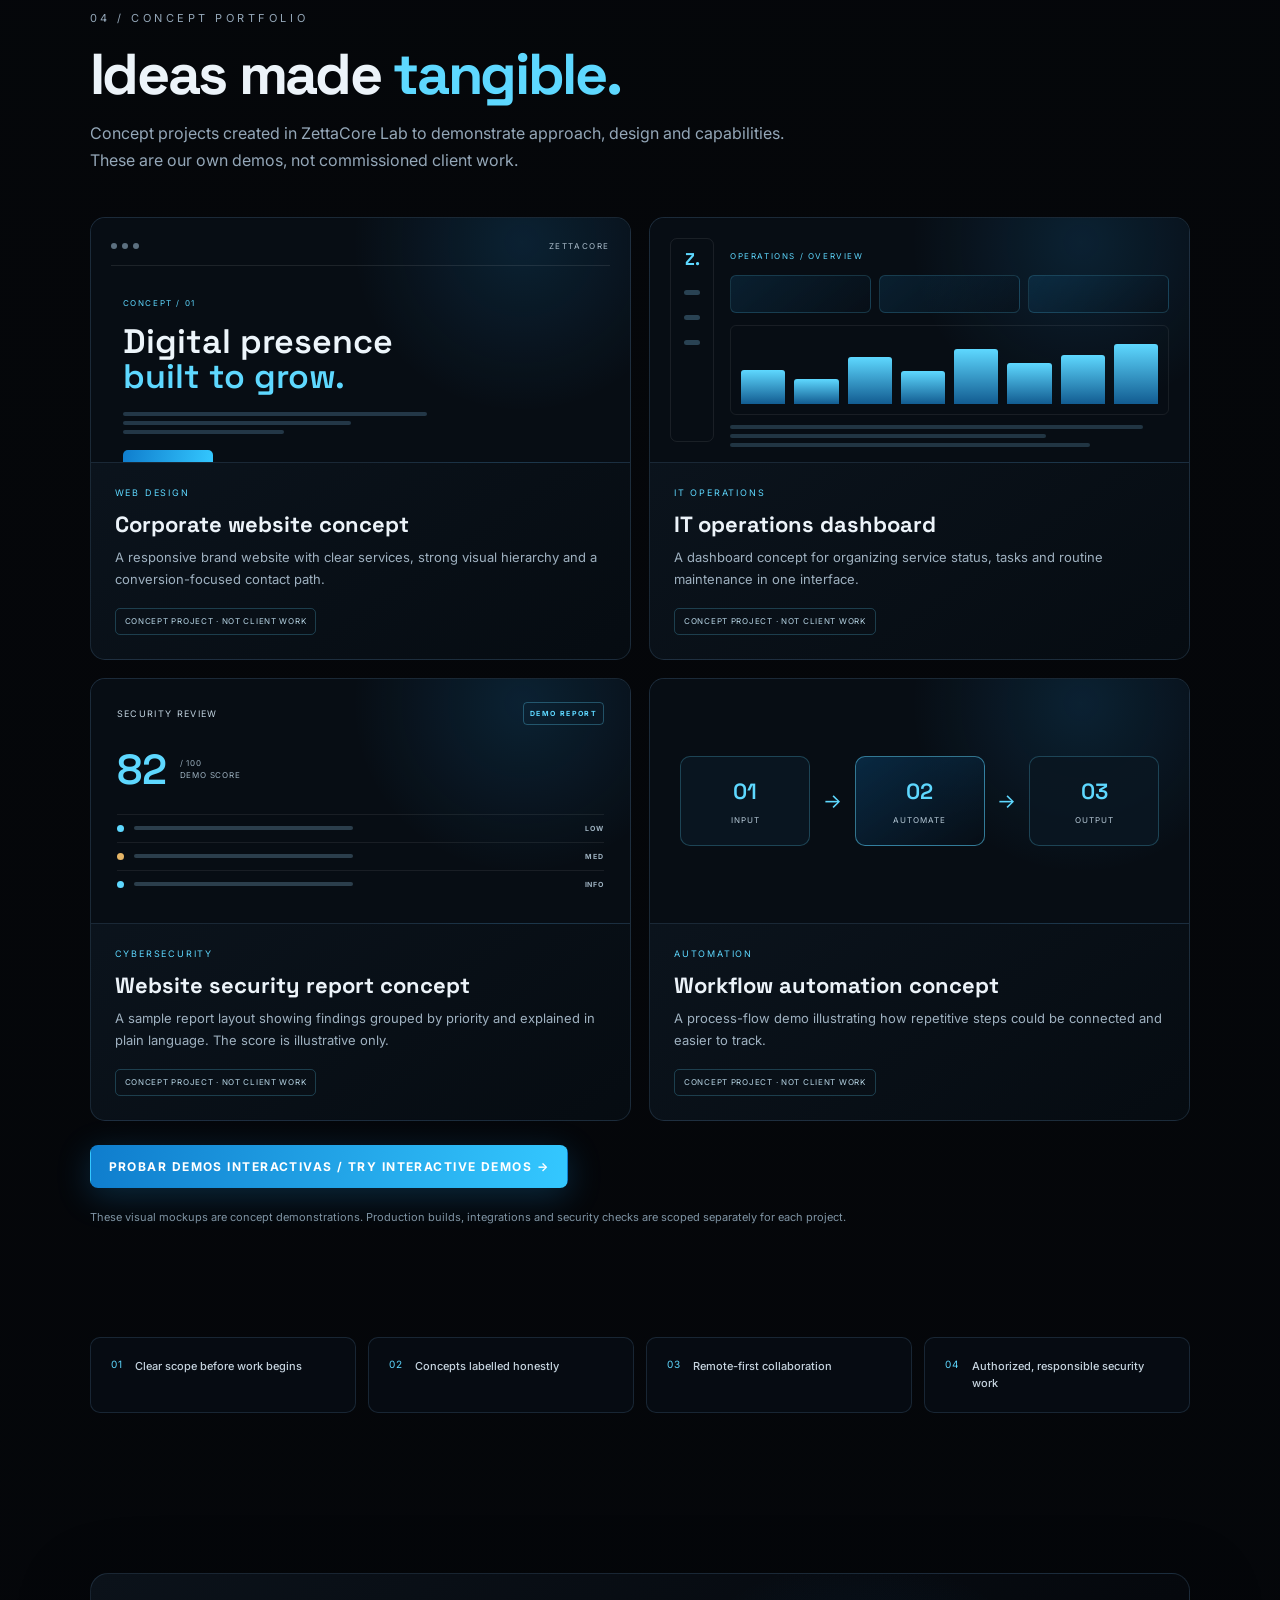
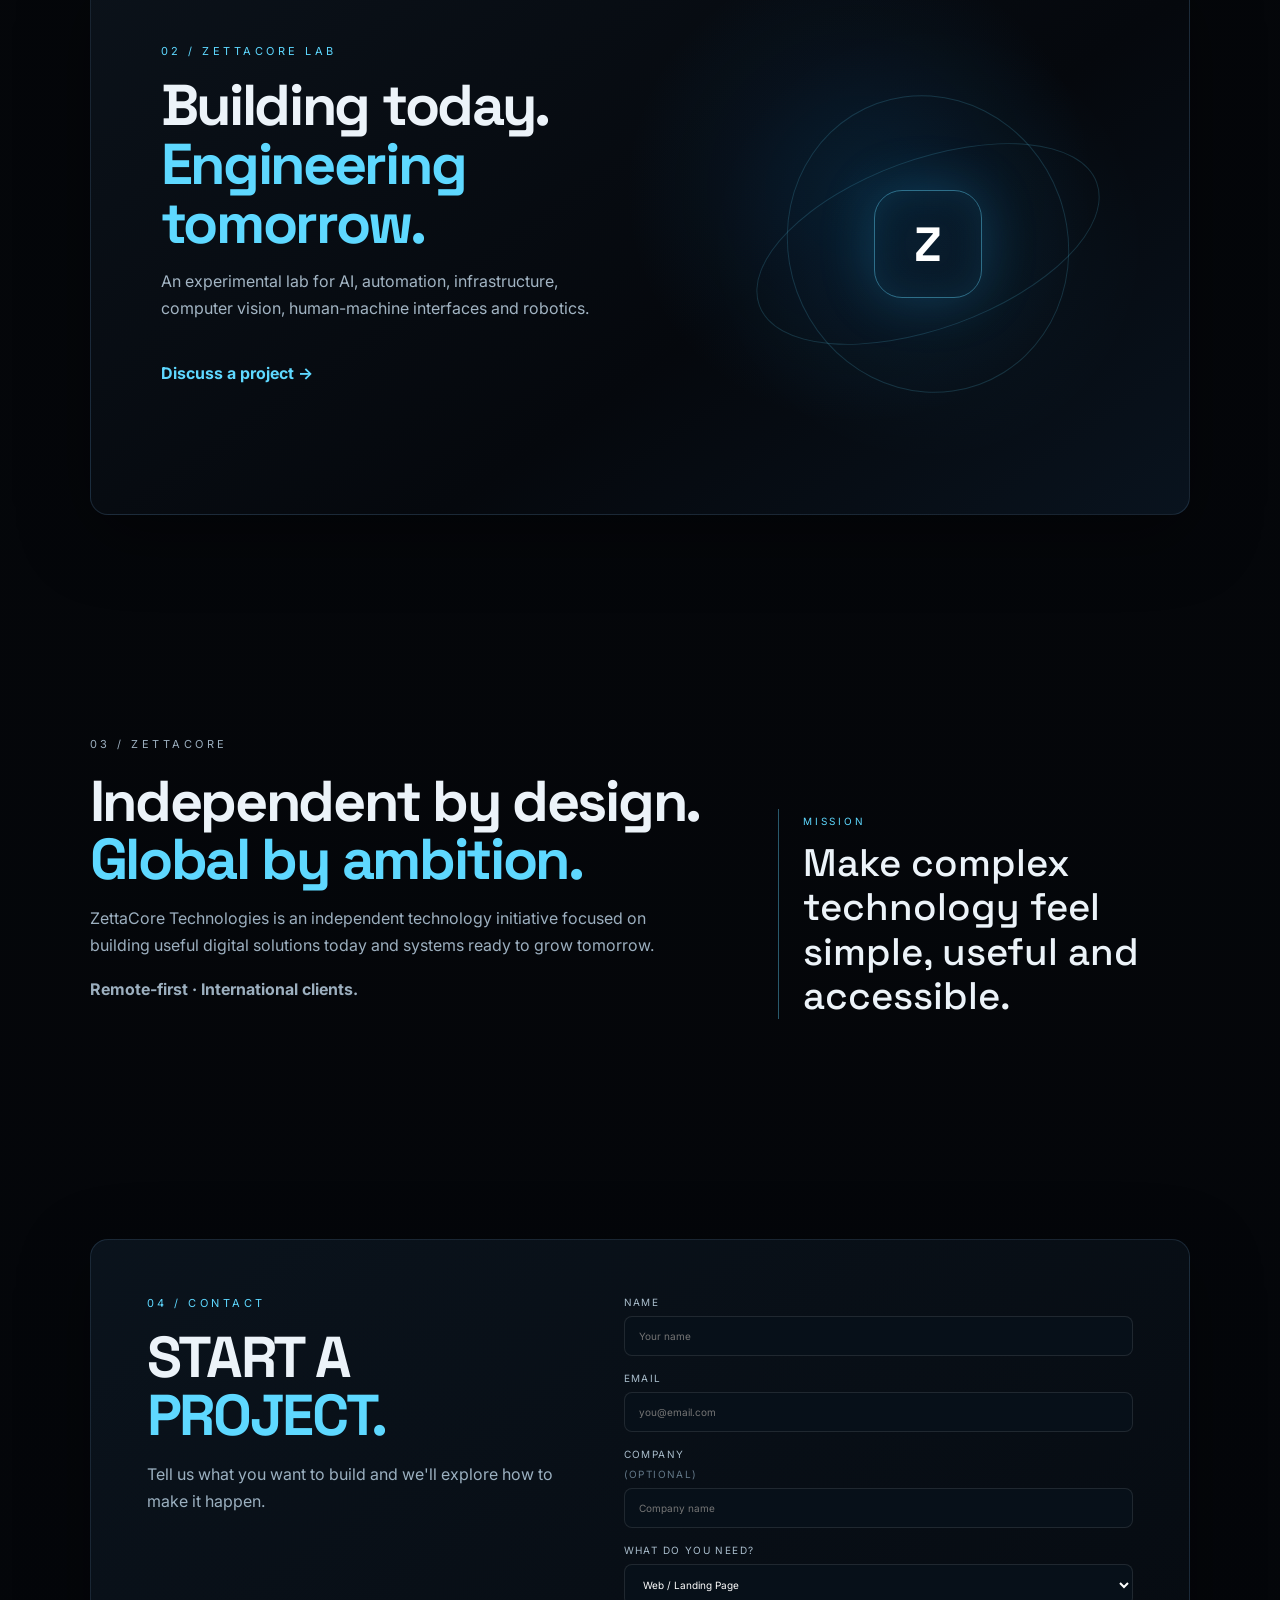
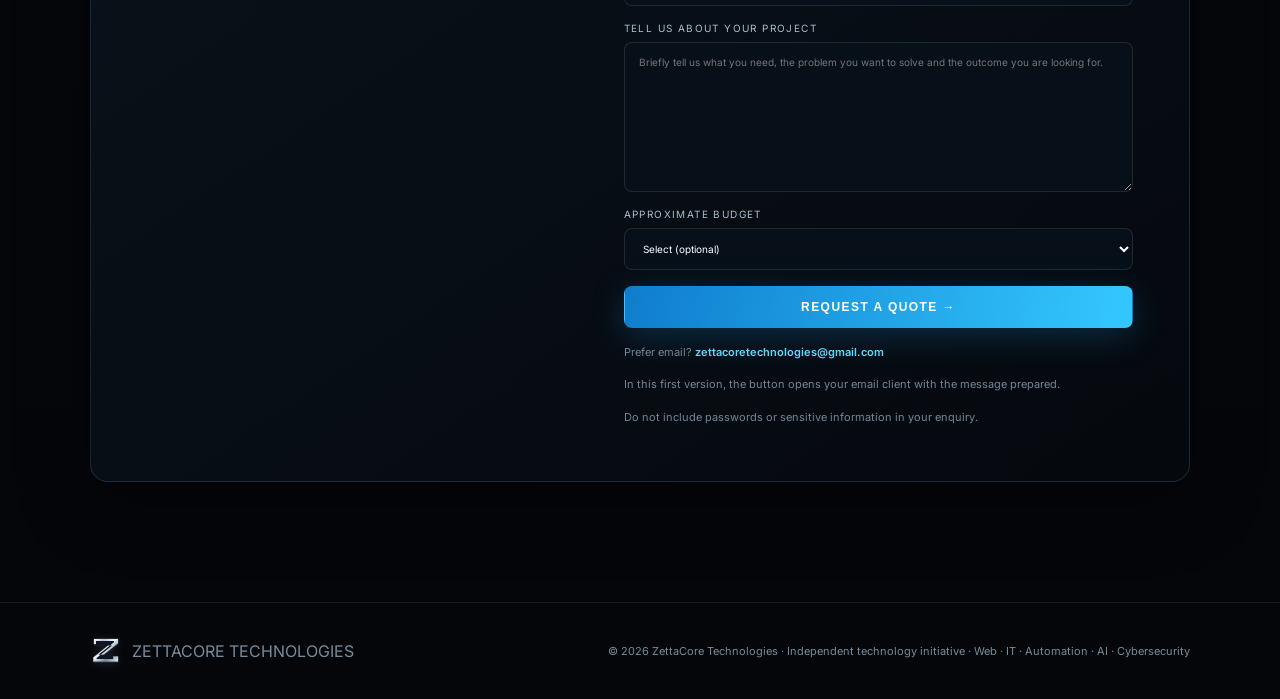
==== commit ceed814a: "Add lightweight 3D hero centerpiece" ====
--- a/index.html
+++ b/index.html
@@ -2,7 +2,7 @@
 <html lang="es">
 <head><meta charset="utf-8"><meta name="viewport" content="width=device-width, initial-scale=1"><meta name="description" content="ZettaCore Technologies: desarrollo web, soporte IT, automatización y ciberseguridad preventiva para profesionales y pequeñas empresas. Proyectos conceptuales y servicios remotos."><meta name="robots" content="index, follow, max-image-preview:large"><meta name="theme-color" content="#05070a"><link rel="canonical" href="https://zettacore-technologies.onrender.com/"><meta property="og:type" content="website"><meta property="og:url" content="https://zettacore-technologies.onrender.com/"><meta property="og:title" content="ZettaCore Technologies | Web, IT, Automation, AI & Cybersecurity"><meta property="og:description" content="Soluciones digitales, automatización, IA, soporte IT y ciberseguridad."><meta property="og:image" content="zettacore-logo-transparent.svg"><meta name="twitter:card" content="summary_large_image"><title>ZettaCore Technologies | Web, IT, Automation, AI & Cybersecurity</title><link rel="icon" href="logo.svg?v=20261009i" type="image/svg+xml"><link rel="manifest" href="site.webmanifest"><link rel="preconnect" href="https://fonts.googleapis.com"><link rel="preconnect" href="https://fonts.gstatic.com" crossorigin><link rel="stylesheet" href="styles.css?v=20261010c"></head>
 <body><header class="topbar"><a class="brand-mini" href="#top" aria-label="ZettaCore Technologies"><img class="brand-logo" src="zettacore-emblem.svg" alt="ZettaCore logo"><span>ZETTA<span class="blue">CORE</span></span></a><nav aria-label="Principal"><a href="#services" data-i18n="nav.services">Servicios</a><a href="#cybersecurity" data-i18n="nav.cybersecurity">Ciberseguridad</a><a href="#portfolio" data-i18n="nav.portfolio">Portfolio</a><a href="#lab" data-i18n="nav.lab">Lab</a><a href="#about" data-i18n="nav.about">Nosotros</a><a class="nav-cta" href="#contact" data-i18n="nav.contact">Contacto</a><label class="language-picker"><span class="sr-only" data-i18n="language.label">Idioma</span><select id="languageSelect" aria-label="Select language" data-language-select><option value="es">🇪🇸 Español</option><option value="en">🇬🇧 English</option><option value="pt">🇧🇷 Português</option><option value="fr">🇫🇷 Français</option><option value="de">🇩🇪 Deutsch</option><option value="it">🇮🇹 Italiano</option></select></label></nav></header><main id="top">
-<section class="hero"><div class="hero-overlay"></div><div class="hero-grid"></div><div class="hero-content"><p class="eyebrow">ZETTACORE TECHNOLOGIES</p><h1 data-i18n-html="hero.title">INTELLIGENT SYSTEMS<br><span>FOR A BRIGHTER TOMORROW.</span></h1><p class="hero-copy" data-i18n="hero.copy">Soluciones digitales construidas para que tu negocio avance: web, software, automatización, inteligencia artificial, IT y ciberseguridad.</p><div class="hero-actions"><a class="button primary" href="#services" data-i18n="hero.primary">Explorar servicios</a><a class="button ghost" href="#contact" data-i18n="hero.secondary">Iniciar proyecto</a></div><div class="hero-meta"><span>WEB</span><i></i><span>SOFTWARE</span><i></i><span>AUTOMATION</span><i></i><span>AI</span><i></i><span>CYBERSECURITY</span></div></div></section>
+<section class="hero"><div class="hero-overlay"></div><div class="hero-grid"></div><div class="hero-3d" aria-hidden="true"><div class="hero-3d-orbit orbit-one"></div><div class="hero-3d-orbit orbit-two"></div><div class="hero-3d-orbit orbit-three"></div><div class="hero-3d-core"><span>Z</span><i class="node node-a"></i><i class="node node-b"></i><i class="node node-c"></i></div><div class="hero-3d-caption">INTELLIGENCE · SYSTEMS · SECURITY</div></div><div class="hero-content"><p class="eyebrow">ZETTACORE TECHNOLOGIES</p><h1 data-i18n-html="hero.title">INTELLIGENT SYSTEMS<br><span>FOR A BRIGHTER TOMORROW.</span></h1><p class="hero-copy" data-i18n="hero.copy">Soluciones digitales construidas para que tu negocio avance: web, software, automatización, inteligencia artificial, IT y ciberseguridad.</p><div class="hero-actions"><a class="button primary" href="#services" data-i18n="hero.primary">Explorar servicios</a><a class="button ghost" href="#contact" data-i18n="hero.secondary">Iniciar proyecto</a></div><div class="hero-meta"><span>WEB</span><i></i><span>SOFTWARE</span><i></i><span>AUTOMATION</span><i></i><span>AI</span><i></i><span>CYBERSECURITY</span></div></div></section>
 <section class="section" id="services"><div class="section-head"><p class="eyebrow" data-i18n="services.eyebrow">01 / SERVICES</p><h2 data-i18n-html="services.title">Technology that <span>works.</span></h2><p data-i18n="services.subtitle">Empezamos con soluciones prácticas y escalables, y construimos desde ahí.</p></div><div class="cards">
 <article class="card"><div class="card-no">01</div><h3 data-i18n="cards.web.title">WEB DEVELOPMENT</h3><p data-i18n="cards.web.copy">Webs corporativas, landing pages y experiencias responsive con una estética premium.</p><div class="tags"><span>HTML</span><span>CSS</span><span>JS</span></div><a class="text-link service-more" href="web-development.html">Ver servicio / Explore service →</a></article>
 <article class="card"><div class="card-no">02</div><h3 data-i18n="cards.it.title">IT & SUPPORT</h3><p data-i18n="cards.it.copy">Soporte remoto, configuración, resolución de incidencias y ayuda tecnológica.</p><div class="tags"><span>REMOTE</span><span>LINUX</span><span>NETWORKS</span></div><a class="text-link service-more" href="it-support.html">Ver servicio / Explore service →</a></article>
--- a/styles.css
+++ b/styles.css
@@ -102,3 +102,15 @@
 .offer-card-top{display:flex;justify-content:space-between;align-items:flex-start;gap:8px;min-height:26px}.offer-card-top .offer-kicker{margin-bottom:14px}.recommended-badge{flex-shrink:0;display:inline-flex;align-items:center;padding:5px 7px;border:1px solid rgba(94,216,255,.25);border-radius:5px;color:#b8dcec;background:rgba(17,92,130,.10);font-size:8px;line-height:1.2;letter-spacing:.08em;text-transform:uppercase}.offer-card.featured{border-color:var(--line);box-shadow:none}
 @media(max-width:980px){.trust-strip{grid-template-columns:repeat(2,minmax(0,1fr))}}
 @media(max-width:640px){.language-picker{margin-left:0}.language-picker select{max-width:126px;padding:8px 5px;font-size:10px}.concept-grid{grid-template-columns:1fr}.concept-preview{height:220px}.trust-strip{grid-template-columns:1fr;padding-bottom:65px}.trust-strip>div{padding:16px}.concept-content{padding:21px}.preview-flow{gap:6px}.flow-arrow{font-size:15px}.flow-node{min-height:76px}}
+
+/* Service detail and interactive portfolio entry points */
+.service-more{position:relative;z-index:1;font-size:11px;margin-top:16px;letter-spacing:.04em}
+.portfolio-actions{display:flex;justify-content:flex-start;flex-wrap:wrap;margin-top:24px}
+.portfolio-actions .button{white-space:normal;text-align:center}
+@media(max-width:640px){.portfolio-actions .button{width:100%}}
+
+/* Service detail and interactive portfolio entry points */
+.service-more{position:relative;z-index:1;font-size:11px;margin-top:16px;letter-spacing:.04em}
+.portfolio-actions{display:flex;justify-content:flex-start;flex-wrap:wrap;margin-top:24px}
+.portfolio-actions .button{white-space:normal;text-align:center}
+@media(max-width:640px){.portfolio-actions .button{width:100%}}
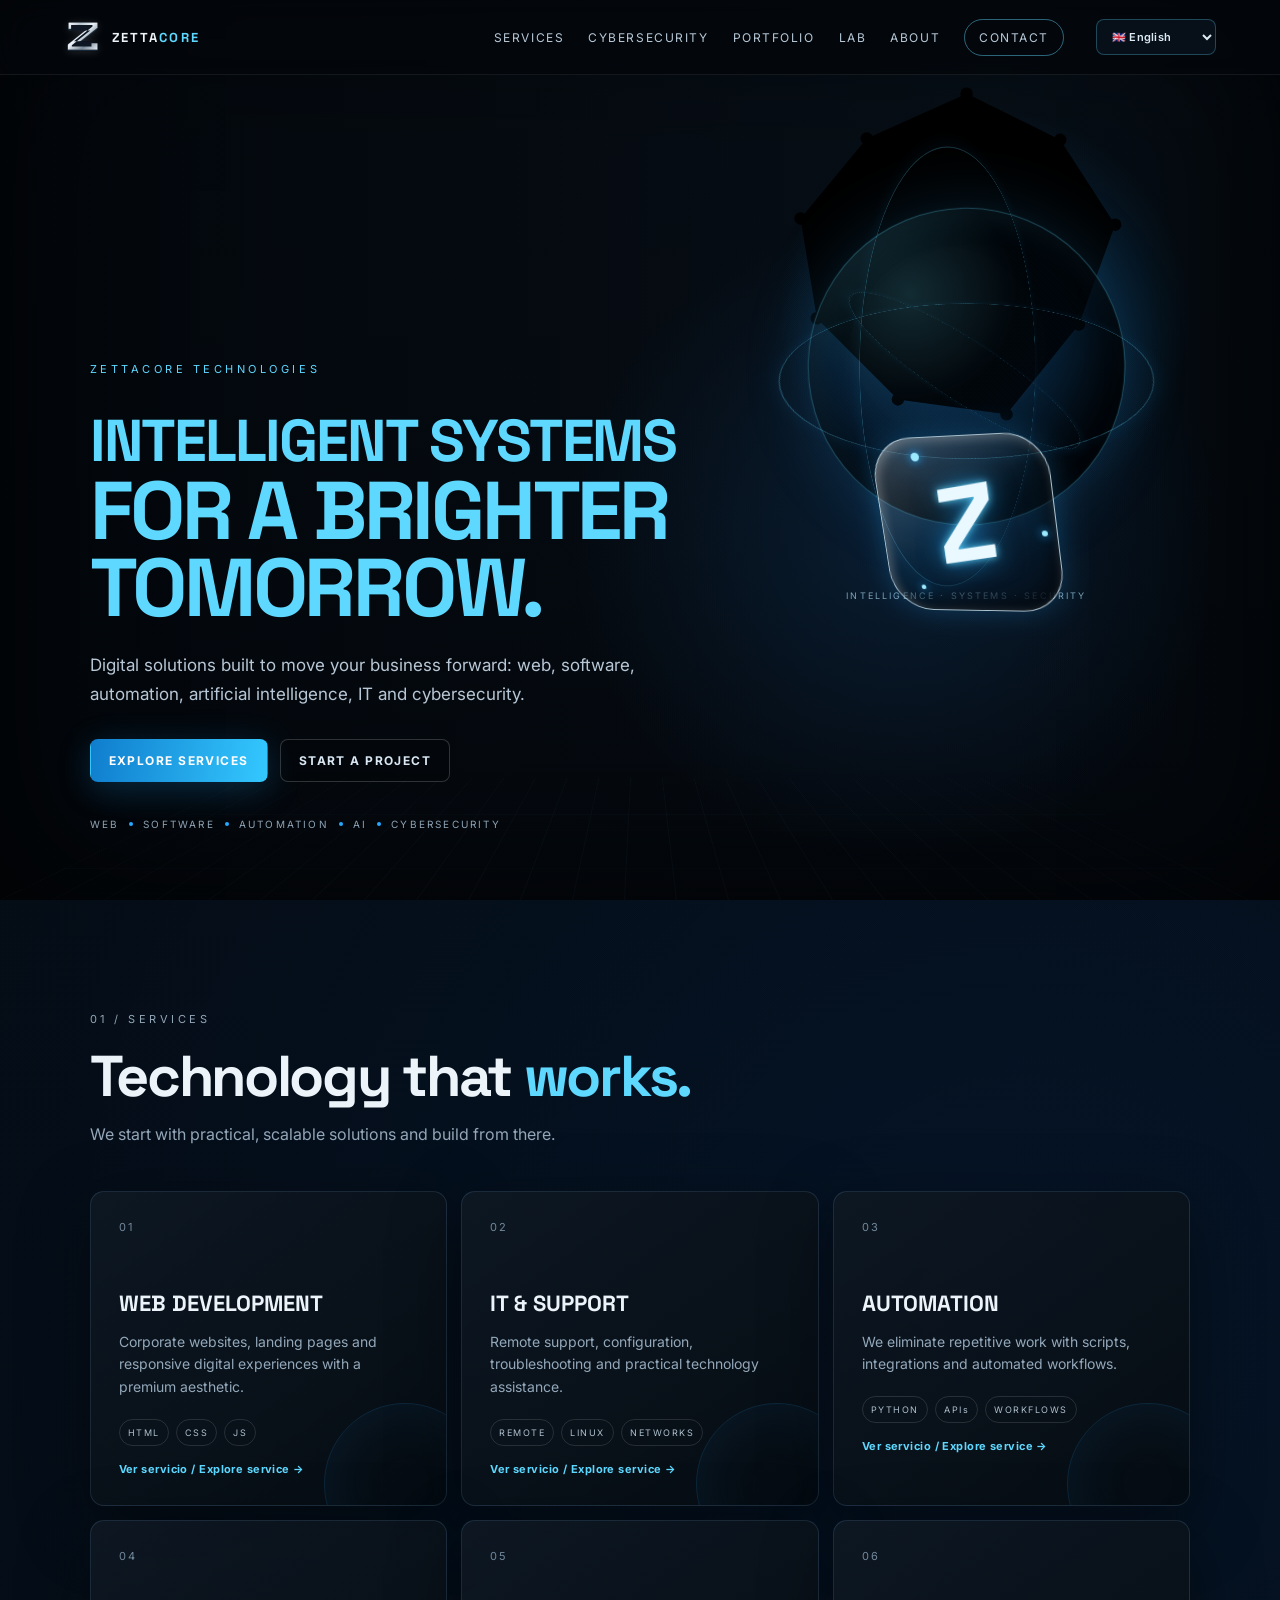
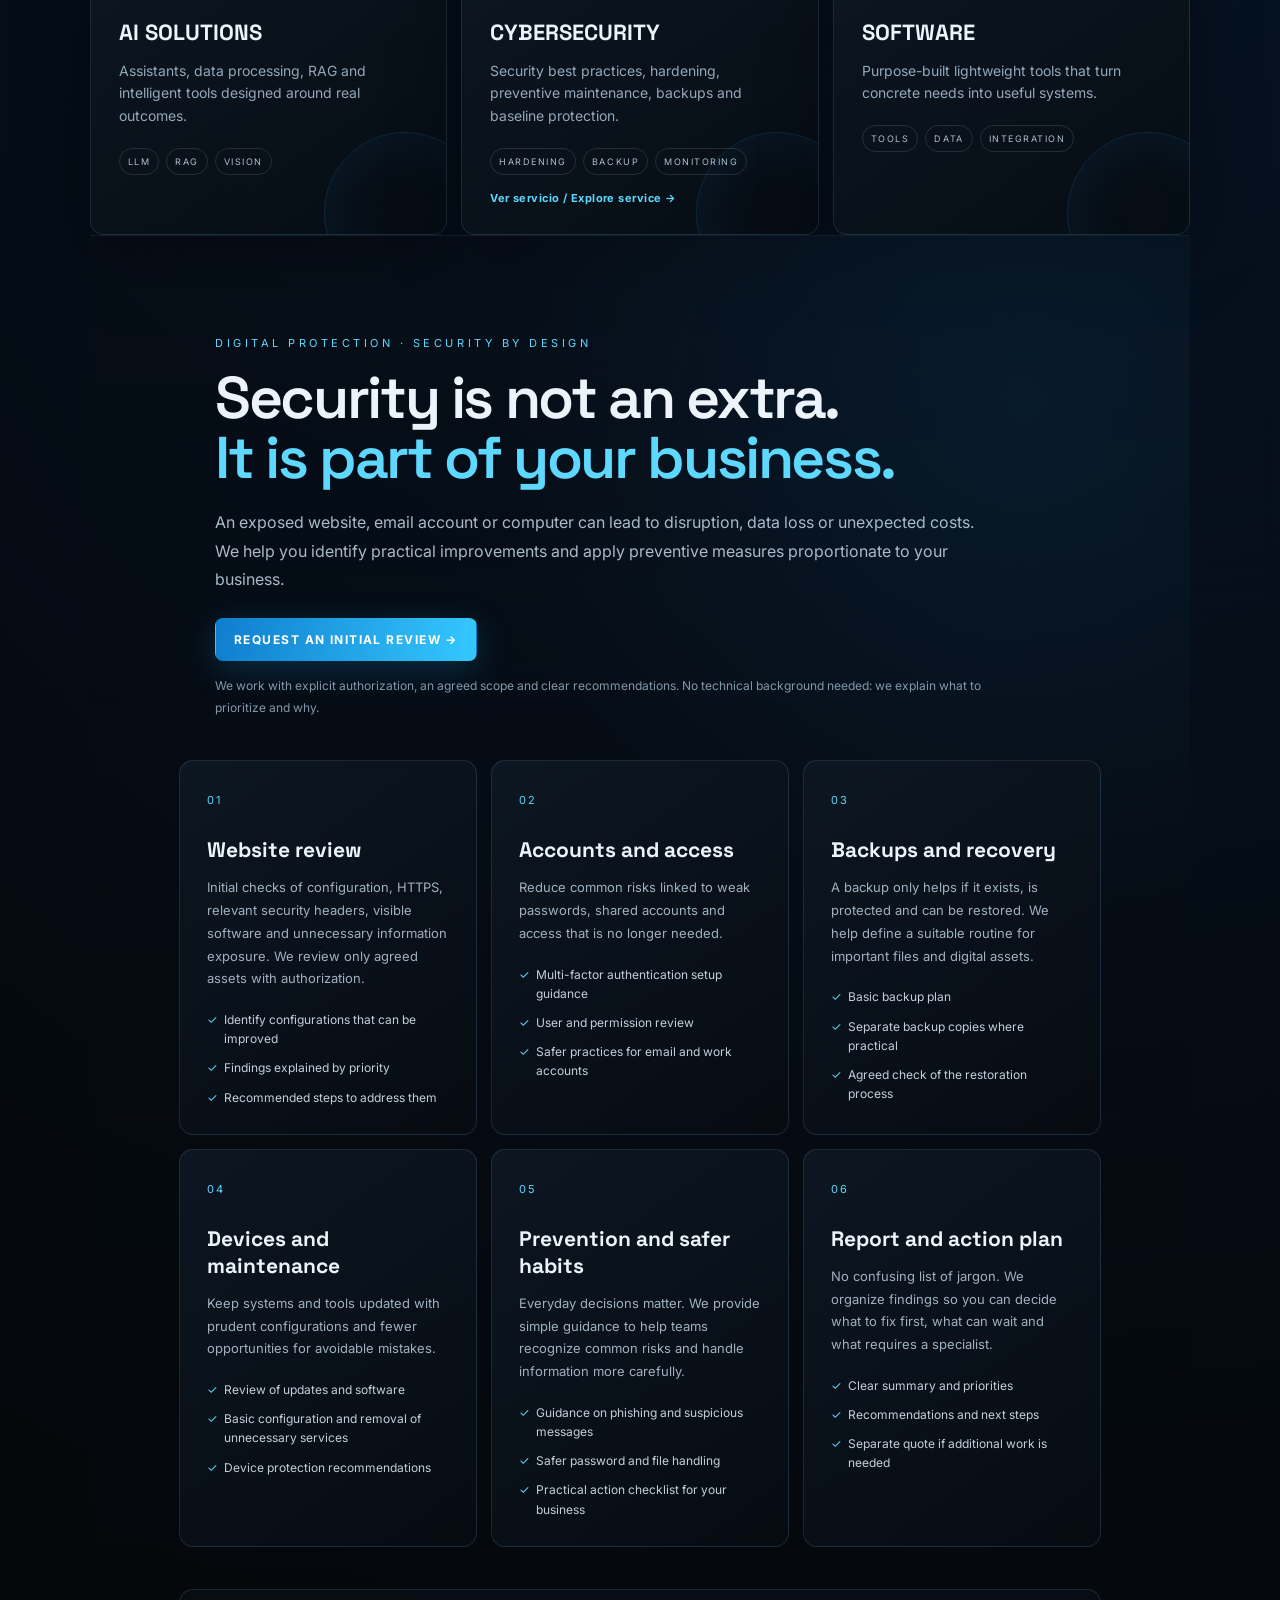
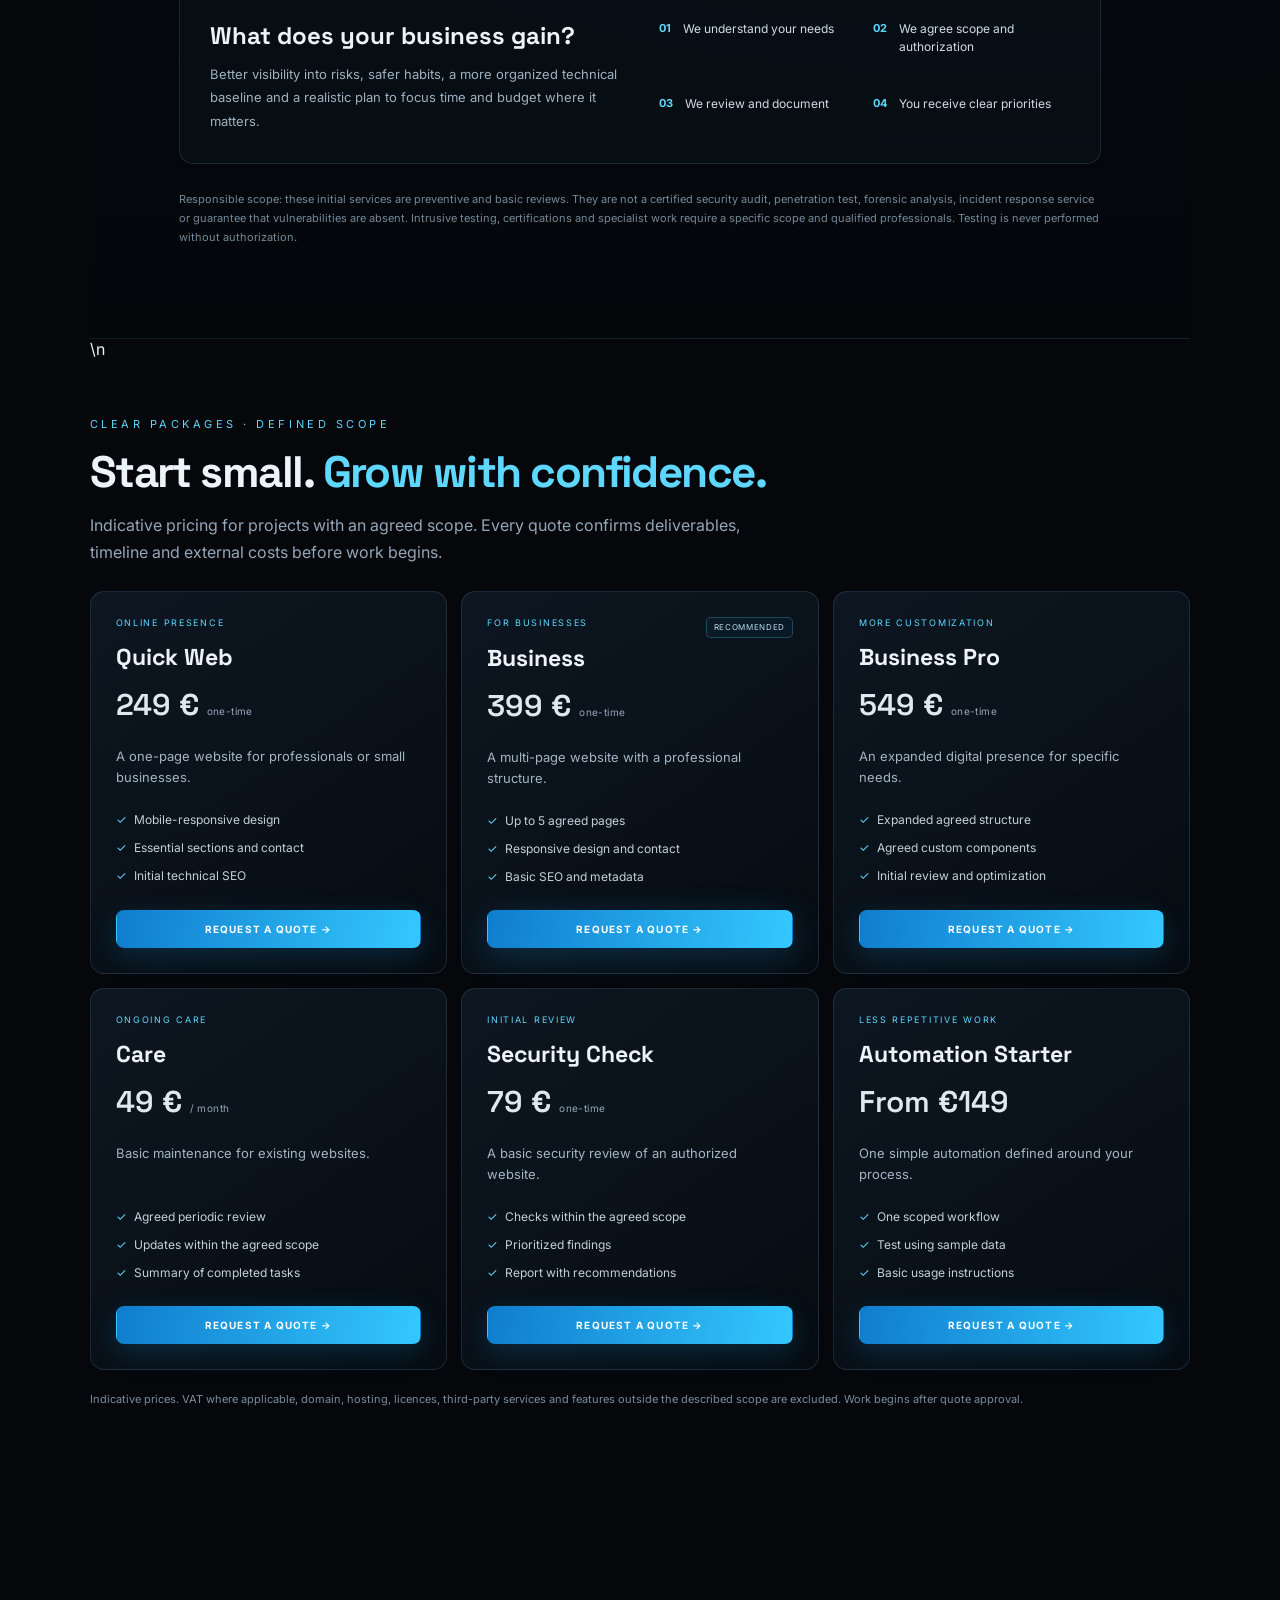
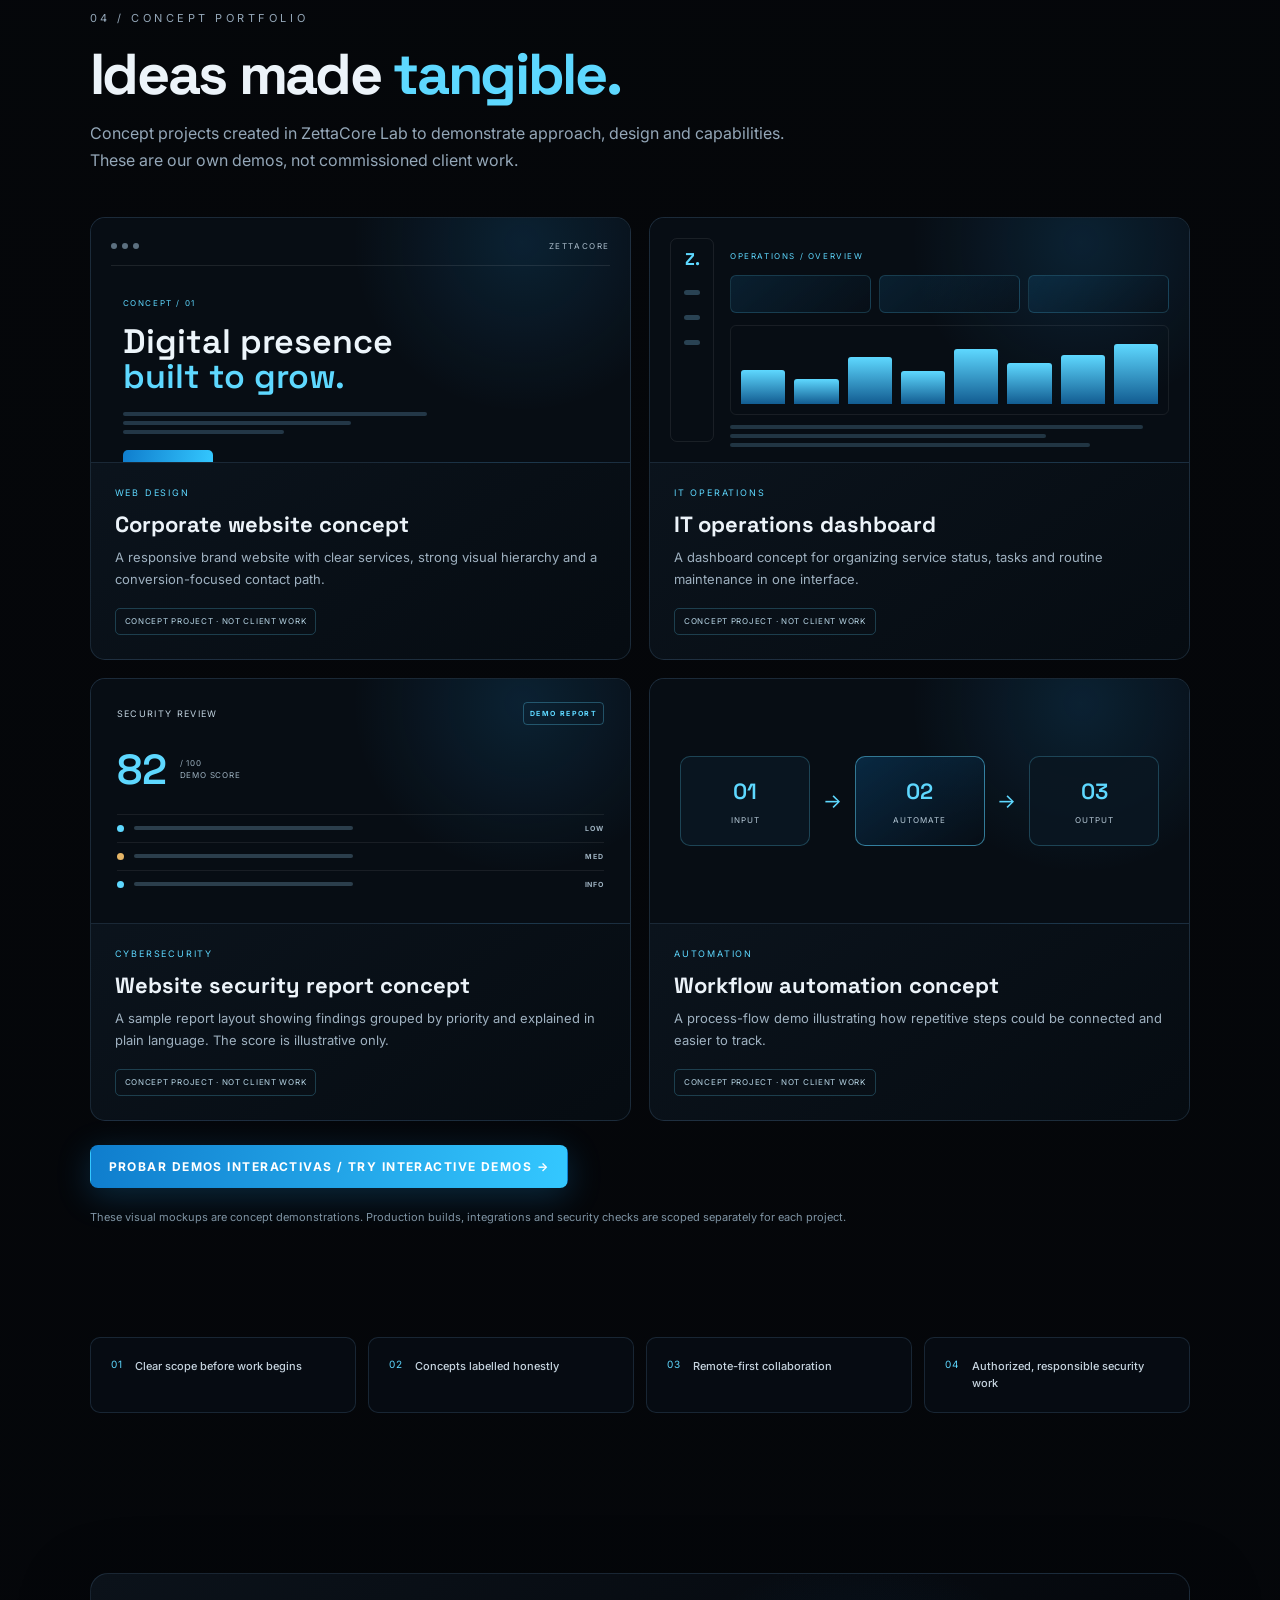
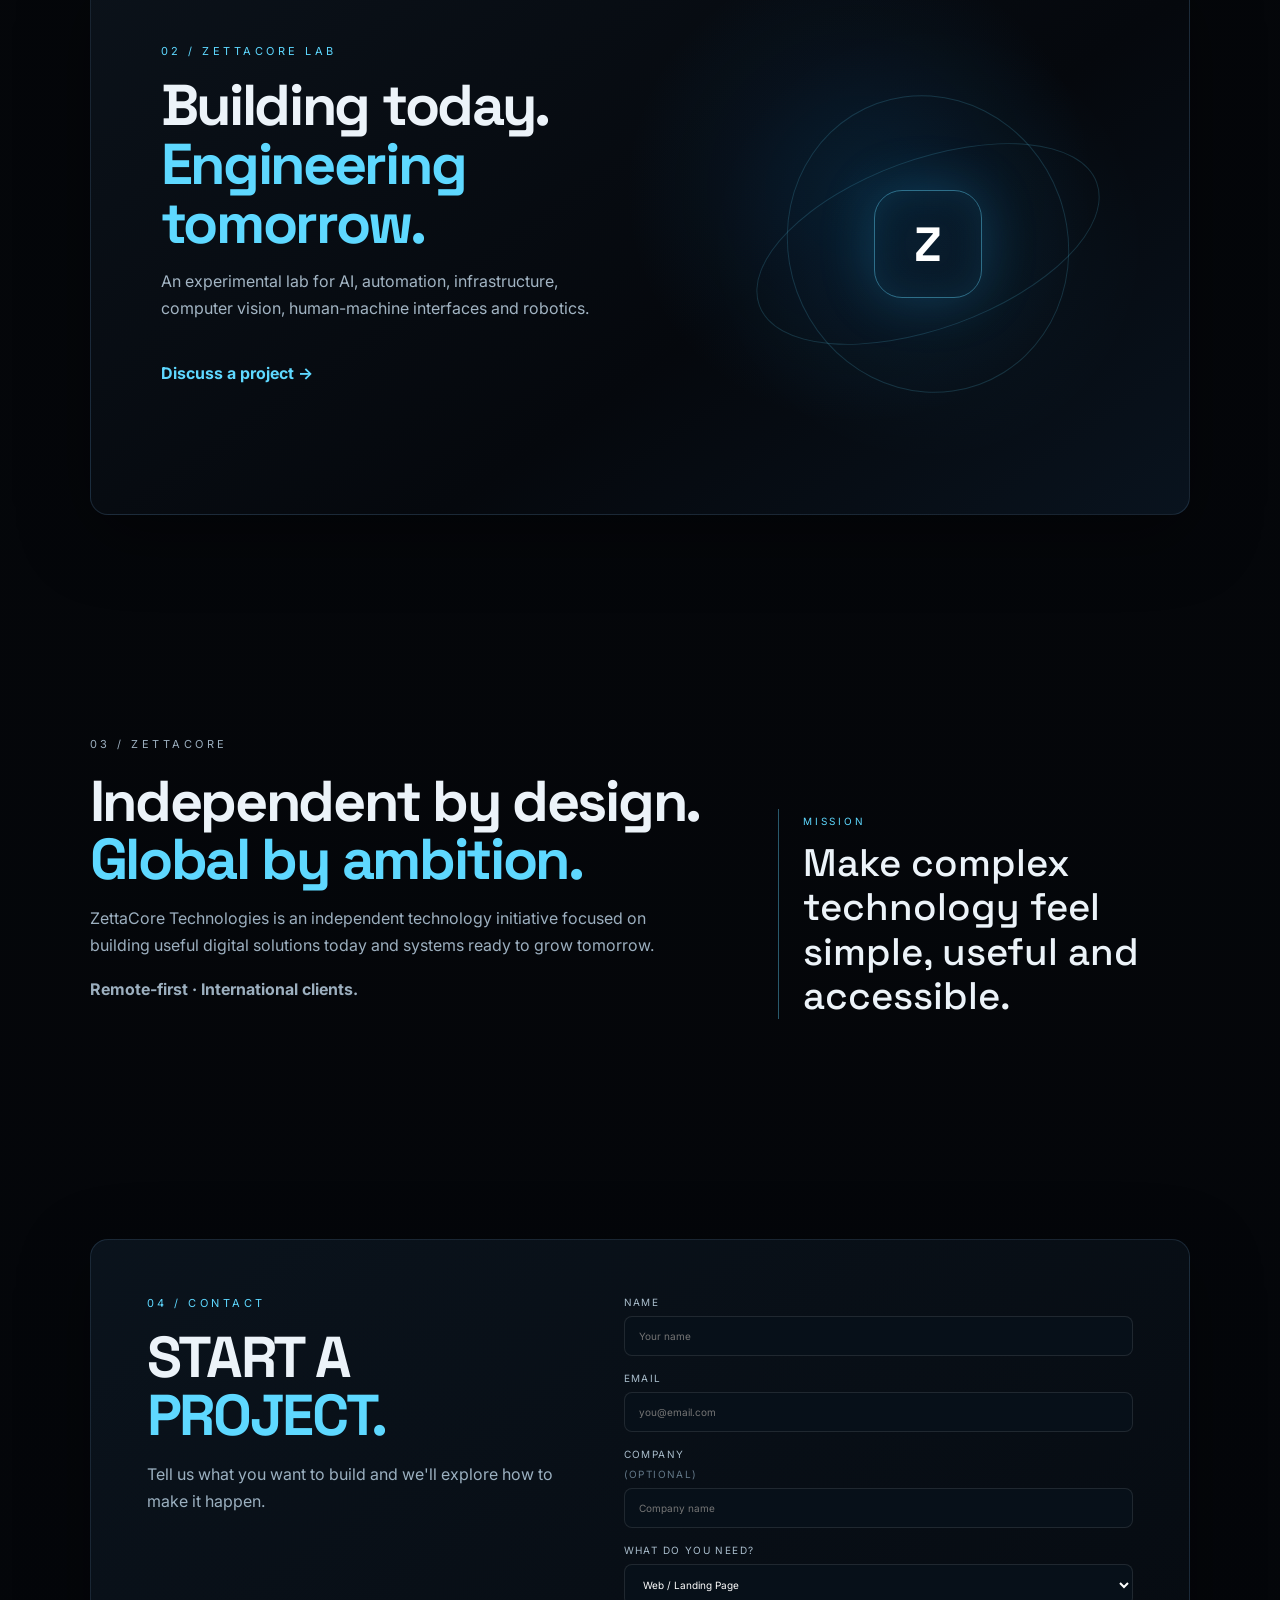
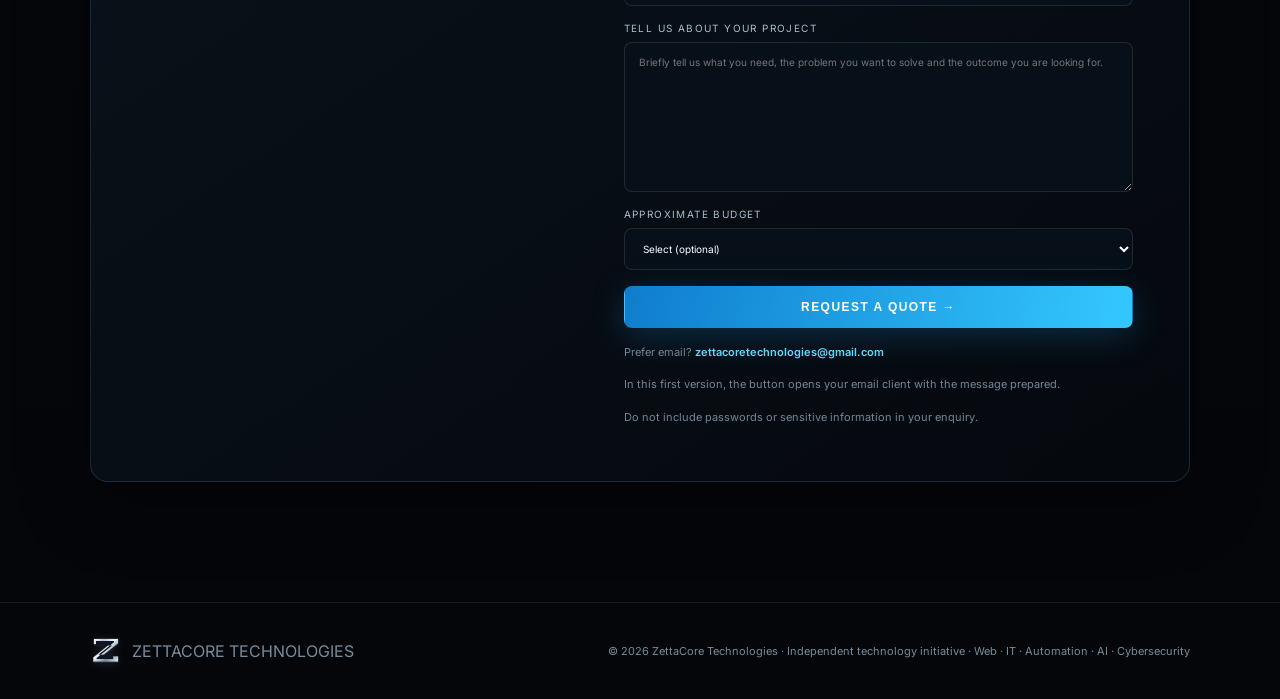
==== commit c6c33224: "Add connected neural network nodes to 3D hero" ====
--- a/index.html
+++ b/index.html
@@ -2,7 +2,7 @@
 <html lang="es">
 <head><meta charset="utf-8"><meta name="viewport" content="width=device-width, initial-scale=1"><meta name="description" content="ZettaCore Technologies: desarrollo web, soporte IT, automatización y ciberseguridad preventiva para profesionales y pequeñas empresas. Proyectos conceptuales y servicios remotos."><meta name="robots" content="index, follow, max-image-preview:large"><meta name="theme-color" content="#05070a"><link rel="canonical" href="https://zettacore-technologies.onrender.com/"><meta property="og:type" content="website"><meta property="og:url" content="https://zettacore-technologies.onrender.com/"><meta property="og:title" content="ZettaCore Technologies | Web, IT, Automation, AI & Cybersecurity"><meta property="og:description" content="Soluciones digitales, automatización, IA, soporte IT y ciberseguridad."><meta property="og:image" content="zettacore-logo-transparent.svg"><meta name="twitter:card" content="summary_large_image"><title>ZettaCore Technologies | Web, IT, Automation, AI & Cybersecurity</title><link rel="icon" href="logo.svg?v=20261009i" type="image/svg+xml"><link rel="manifest" href="site.webmanifest"><link rel="preconnect" href="https://fonts.googleapis.com"><link rel="preconnect" href="https://fonts.gstatic.com" crossorigin><link rel="stylesheet" href="styles.css?v=20261010c"></head>
 <body><header class="topbar"><a class="brand-mini" href="#top" aria-label="ZettaCore Technologies"><img class="brand-logo" src="zettacore-emblem.svg" alt="ZettaCore logo"><span>ZETTA<span class="blue">CORE</span></span></a><nav aria-label="Principal"><a href="#services" data-i18n="nav.services">Servicios</a><a href="#cybersecurity" data-i18n="nav.cybersecurity">Ciberseguridad</a><a href="#portfolio" data-i18n="nav.portfolio">Portfolio</a><a href="#lab" data-i18n="nav.lab">Lab</a><a href="#about" data-i18n="nav.about">Nosotros</a><a class="nav-cta" href="#contact" data-i18n="nav.contact">Contacto</a><label class="language-picker"><span class="sr-only" data-i18n="language.label">Idioma</span><select id="languageSelect" aria-label="Select language" data-language-select><option value="es">🇪🇸 Español</option><option value="en">🇬🇧 English</option><option value="pt">🇧🇷 Português</option><option value="fr">🇫🇷 Français</option><option value="de">🇩🇪 Deutsch</option><option value="it">🇮🇹 Italiano</option></select></label></nav></header><main id="top">
-<section class="hero"><div class="hero-overlay"></div><div class="hero-grid"></div><div class="hero-3d" aria-hidden="true"><div class="hero-3d-orbit orbit-one"></div><div class="hero-3d-orbit orbit-two"></div><div class="hero-3d-orbit orbit-three"></div><div class="hero-3d-core"><span>Z</span><i class="node node-a"></i><i class="node node-b"></i><i class="node node-c"></i></div><div class="hero-3d-caption">INTELLIGENCE · SYSTEMS · SECURITY</div></div><div class="hero-content"><p class="eyebrow">ZETTACORE TECHNOLOGIES</p><h1 data-i18n-html="hero.title">INTELLIGENT SYSTEMS<br><span>FOR A BRIGHTER TOMORROW.</span></h1><p class="hero-copy" data-i18n="hero.copy">Soluciones digitales construidas para que tu negocio avance: web, software, automatización, inteligencia artificial, IT y ciberseguridad.</p><div class="hero-actions"><a class="button primary" href="#services" data-i18n="hero.primary">Explorar servicios</a><a class="button ghost" href="#contact" data-i18n="hero.secondary">Iniciar proyecto</a></div><div class="hero-meta"><span>WEB</span><i></i><span>SOFTWARE</span><i></i><span>AUTOMATION</span><i></i><span>AI</span><i></i><span>CYBERSECURITY</span></div></div></section>
+<section class="hero"><div class="hero-overlay"></div><div class="hero-grid"></div><div class="hero-3d" aria-hidden="true"><div class="hero-3d-orbit orbit-one"></div><div class="hero-3d-orbit orbit-two"></div><div class="hero-3d-orbit orbit-three"></div><svg class="neural-network" viewBox="0 0 400 400"><g class="neural-links"><path d="M200 55 275 92 319 160 290 240 232 312 145 300 80 235 67 155 120 91 200 55 200 145 275 92 252 190 319 160 252 190 290 240 200 260 232 312 200 260 145 300 150 205 80 235 150 205 67 155 150 205 120 91 200 145 252 190 200 260 150 205 200 145 200 55M200 145 275 92M200 145 120 91M200 145 150 205M200 145 252 190M150 205 145 300M252 190 232 312M150 205 290 240M120 91 67 155M275 92 319 160M80 235 145 300"/></g><g class="neural-nodes"><circle cx="200" cy="55" r="5"/><circle cx="275" cy="92" r="5"/><circle cx="319" cy="160" r="5"/><circle cx="290" cy="240" r="5"/><circle cx="232" cy="312" r="5"/><circle cx="145" cy="300" r="5"/><circle cx="80" cy="235" r="5"/><circle cx="67" cy="155" r="5"/><circle cx="120" cy="91" r="5"/><circle cx="200" cy="145" r="7"/><circle cx="252" cy="190" r="5"/><circle cx="150" cy="205" r="6"/><circle cx="200" cy="260" r="5"/></g></svg><div class="hero-3d-core"><span>Z</span><i class="node node-a"></i><i class="node node-b"></i><i class="node node-c"></i></div><div class="hero-3d-caption">INTELLIGENCE · SYSTEMS · SECURITY</div></div><div class="hero-content"><p class="eyebrow">ZETTACORE TECHNOLOGIES</p><h1 data-i18n-html="hero.title">INTELLIGENT SYSTEMS<br><span>FOR A BRIGHTER TOMORROW.</span></h1><p class="hero-copy" data-i18n="hero.copy">Soluciones digitales construidas para que tu negocio avance: web, software, automatización, inteligencia artificial, IT y ciberseguridad.</p><div class="hero-actions"><a class="button primary" href="#services" data-i18n="hero.primary">Explorar servicios</a><a class="button ghost" href="#contact" data-i18n="hero.secondary">Iniciar proyecto</a></div><div class="hero-meta"><span>WEB</span><i></i><span>SOFTWARE</span><i></i><span>AUTOMATION</span><i></i><span>AI</span><i></i><span>CYBERSECURITY</span></div></div></section>
 <section class="section" id="services"><div class="section-head"><p class="eyebrow" data-i18n="services.eyebrow">01 / SERVICES</p><h2 data-i18n-html="services.title">Technology that <span>works.</span></h2><p data-i18n="services.subtitle">Empezamos con soluciones prácticas y escalables, y construimos desde ahí.</p></div><div class="cards">
 <article class="card"><div class="card-no">01</div><h3 data-i18n="cards.web.title">WEB DEVELOPMENT</h3><p data-i18n="cards.web.copy">Webs corporativas, landing pages y experiencias responsive con una estética premium.</p><div class="tags"><span>HTML</span><span>CSS</span><span>JS</span></div><a class="text-link service-more" href="web-development.html">Ver servicio / Explore service →</a></article>
 <article class="card"><div class="card-no">02</div><h3 data-i18n="cards.it.title">IT & SUPPORT</h3><p data-i18n="cards.it.copy">Soporte remoto, configuración, resolución de incidencias y ayuda tecnológica.</p><div class="tags"><span>REMOTE</span><span>LINUX</span><span>NETWORKS</span></div><a class="text-link service-more" href="it-support.html">Ver servicio / Explore service →</a></article>
--- a/styles.css
+++ b/styles.css
@@ -114,3 +114,23 @@
 .portfolio-actions{display:flex;justify-content:flex-start;flex-wrap:wrap;margin-top:24px}
 .portfolio-actions .button{white-space:normal;text-align:center}
 @media(max-width:640px){.portfolio-actions .button{width:100%}}
+
+
+/* Lightweight CSS 3D centerpiece for the hero — no WebGL or external assets. */
+.hero-3d{position:absolute;z-index:1;right:5vw;top:13%;width:min(39vw,520px);aspect-ratio:1;display:grid;place-items:center;perspective:900px;pointer-events:none;isolation:isolate}
+.hero-3d:before{content:"";position:absolute;inset:19%;border-radius:50%;background:radial-gradient(circle at 32% 27%,rgba(94,216,255,.20),rgba(15,67,112,.10) 34%,rgba(2,8,16,.86) 72%);box-shadow:inset -18px -22px 48px rgba(0,0,0,.65),inset 8px 8px 30px rgba(94,216,255,.10),0 0 65px rgba(37,169,255,.18);border:1px solid rgba(94,216,255,.32);transform:translateZ(25px)}
+.hero-3d-core{position:relative;z-index:2;width:37%;aspect-ratio:1;display:grid;place-items:center;border:1px solid rgba(220,245,255,.75);border-radius:24%;background:linear-gradient(145deg,rgba(232,245,255,.24),rgba(23,87,131,.16) 48%,rgba(3,12,24,.9));box-shadow:inset 3px 3px 12px rgba(255,255,255,.28),inset -8px -9px 20px rgba(0,0,0,.48),0 0 30px rgba(37,169,255,.25);transform:rotateX(-12deg) rotateY(-18deg) rotateZ(-8deg);animation:zetta-float 6s ease-in-out infinite}
+.hero-3d-core span{font:700 clamp(58px,9vw,112px)/1 "Space Grotesk",sans-serif;color:#eaf8ff;text-shadow:0 0 8px rgba(94,216,255,.9),0 0 28px rgba(37,169,255,.7);transform:skewY(-8deg)}
+.hero-3d-orbit{position:absolute;inset:13%;border:1px solid rgba(94,216,255,.35);border-radius:50%;box-shadow:0 0 18px rgba(37,169,255,.08);transform-style:preserve-3d}
+.orbit-one{transform:rotateX(66deg) rotateZ(-22deg);animation:zetta-orbit-a 17s linear infinite}
+.orbit-two{inset:7%;transform:rotateY(67deg) rotateZ(22deg);border-color:rgba(94,216,255,.22);animation:zetta-orbit-b 21s linear infinite}
+.orbit-three{inset:23%;transform:rotateX(75deg) rotateY(32deg);border-style:dashed;border-color:rgba(94,216,255,.24);animation:zetta-orbit-a 28s linear infinite reverse}
+.hero-3d .node{position:absolute;width:9px;height:9px;border-radius:50%;background:#9beaff;box-shadow:0 0 10px #25a9ff,0 0 25px rgba(37,169,255,.8)}
+.node-a{top:8%;left:23%}.node-b{right:5%;top:54%;width:6px!important;height:6px!important}.node-c{bottom:12%;left:18%;width:5px!important;height:5px!important}
+.hero-3d-caption{position:absolute;bottom:3%;width:100%;text-align:center;color:rgba(175,221,245,.7);font-size:9px;letter-spacing:.24em}
+@keyframes zetta-float{0%,100%{translate:0 0;transform:rotateX(-12deg) rotateY(-18deg) rotateZ(-8deg)}50%{translate:0 -10px;transform:rotateX(-8deg) rotateY(-10deg) rotateZ(-4deg)}}
+@keyframes zetta-orbit-a{to{rotate:0 0 1 360deg}}
+@keyframes zetta-orbit-b{to{rotate:1 0 0 360deg}}
+@media(max-width:980px){.hero-3d{right:-2vw;top:15%;width:48vw;opacity:.9}.hero-3d-caption{font-size:8px;letter-spacing:.16em}}
+@media(max-width:640px){.hero-3d{right:7vw;top:12%;width:76vw;max-width:370px;opacity:.82}.hero-3d-core{width:34%}.hero-3d-core span{font-size:76px}.hero-3d-caption{bottom:0;font-size:7px;letter-spacing:.13em}.hero-content{margin-top:270px}}
+@media(prefers-reduced-motion:reduce){.hero-3d-core,.hero-3d-orbit{animation:none!important}.hero-3d-core{translate:0 0}}
